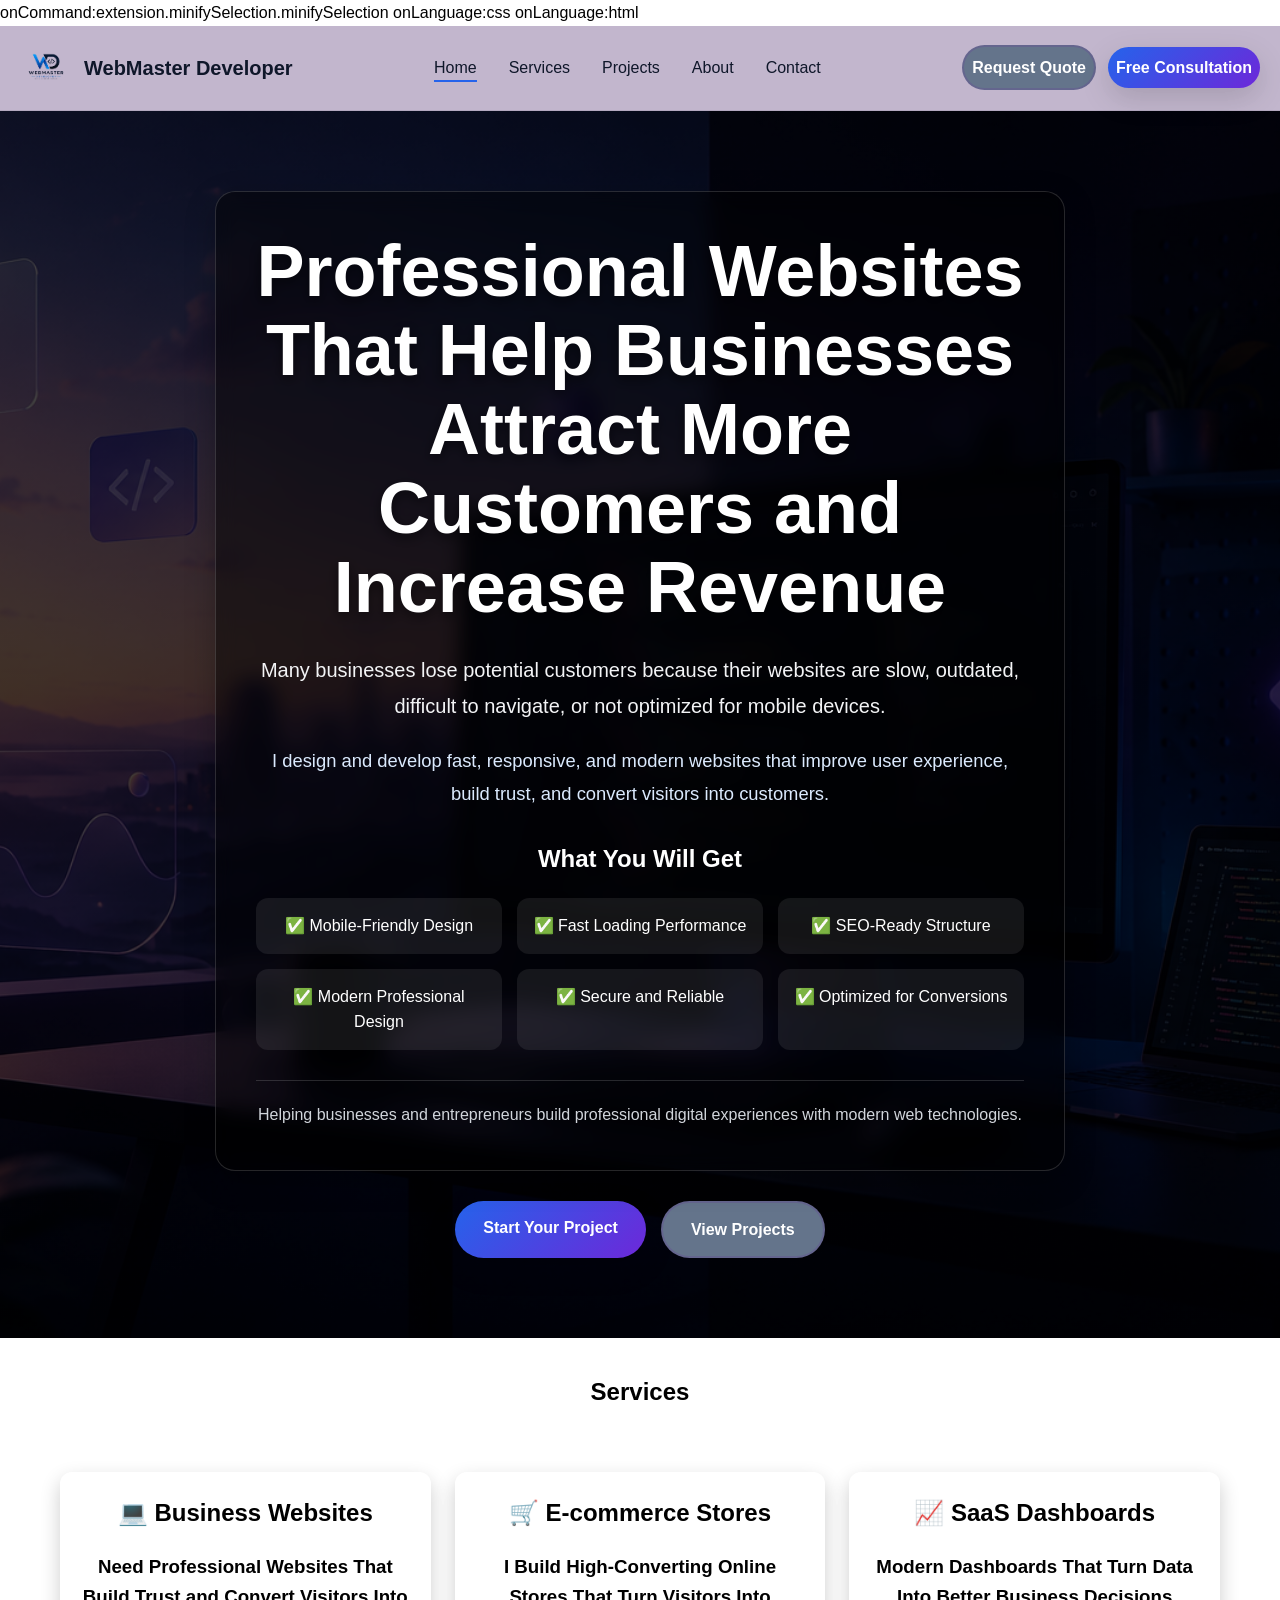
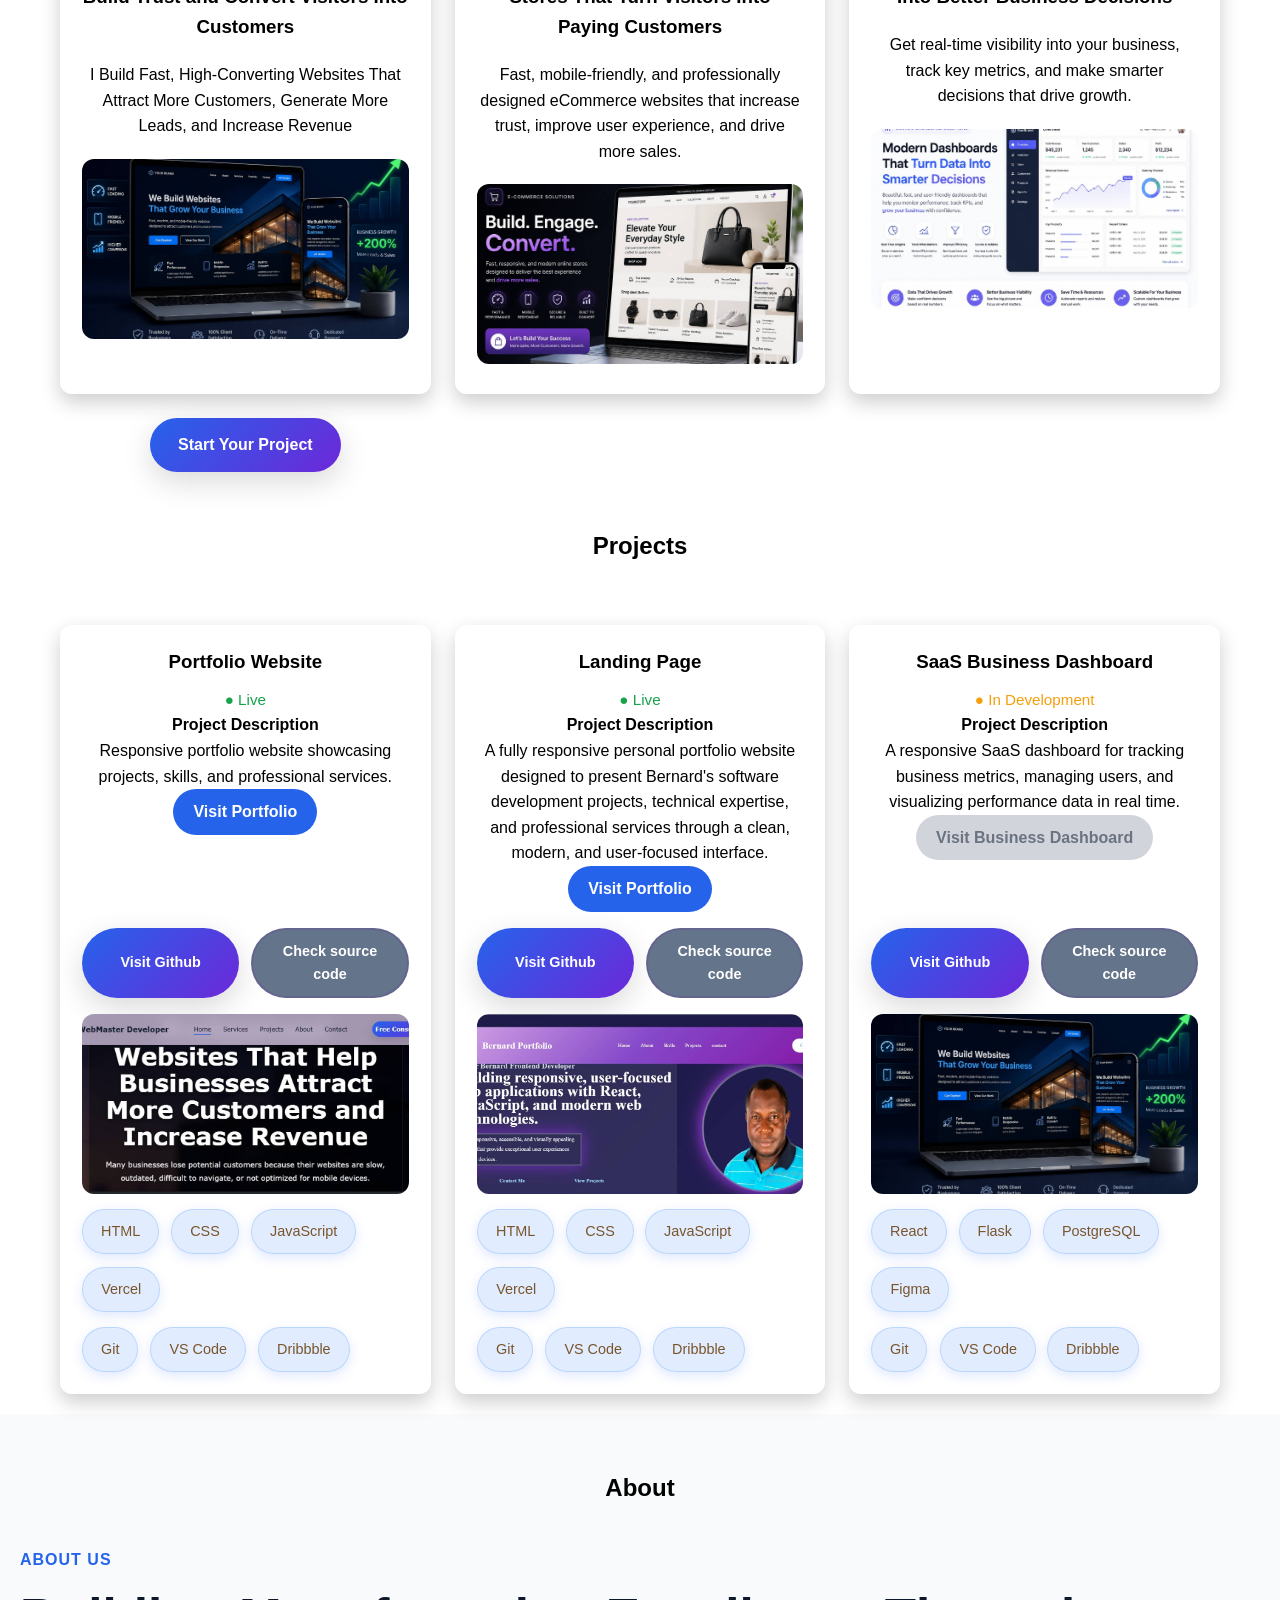
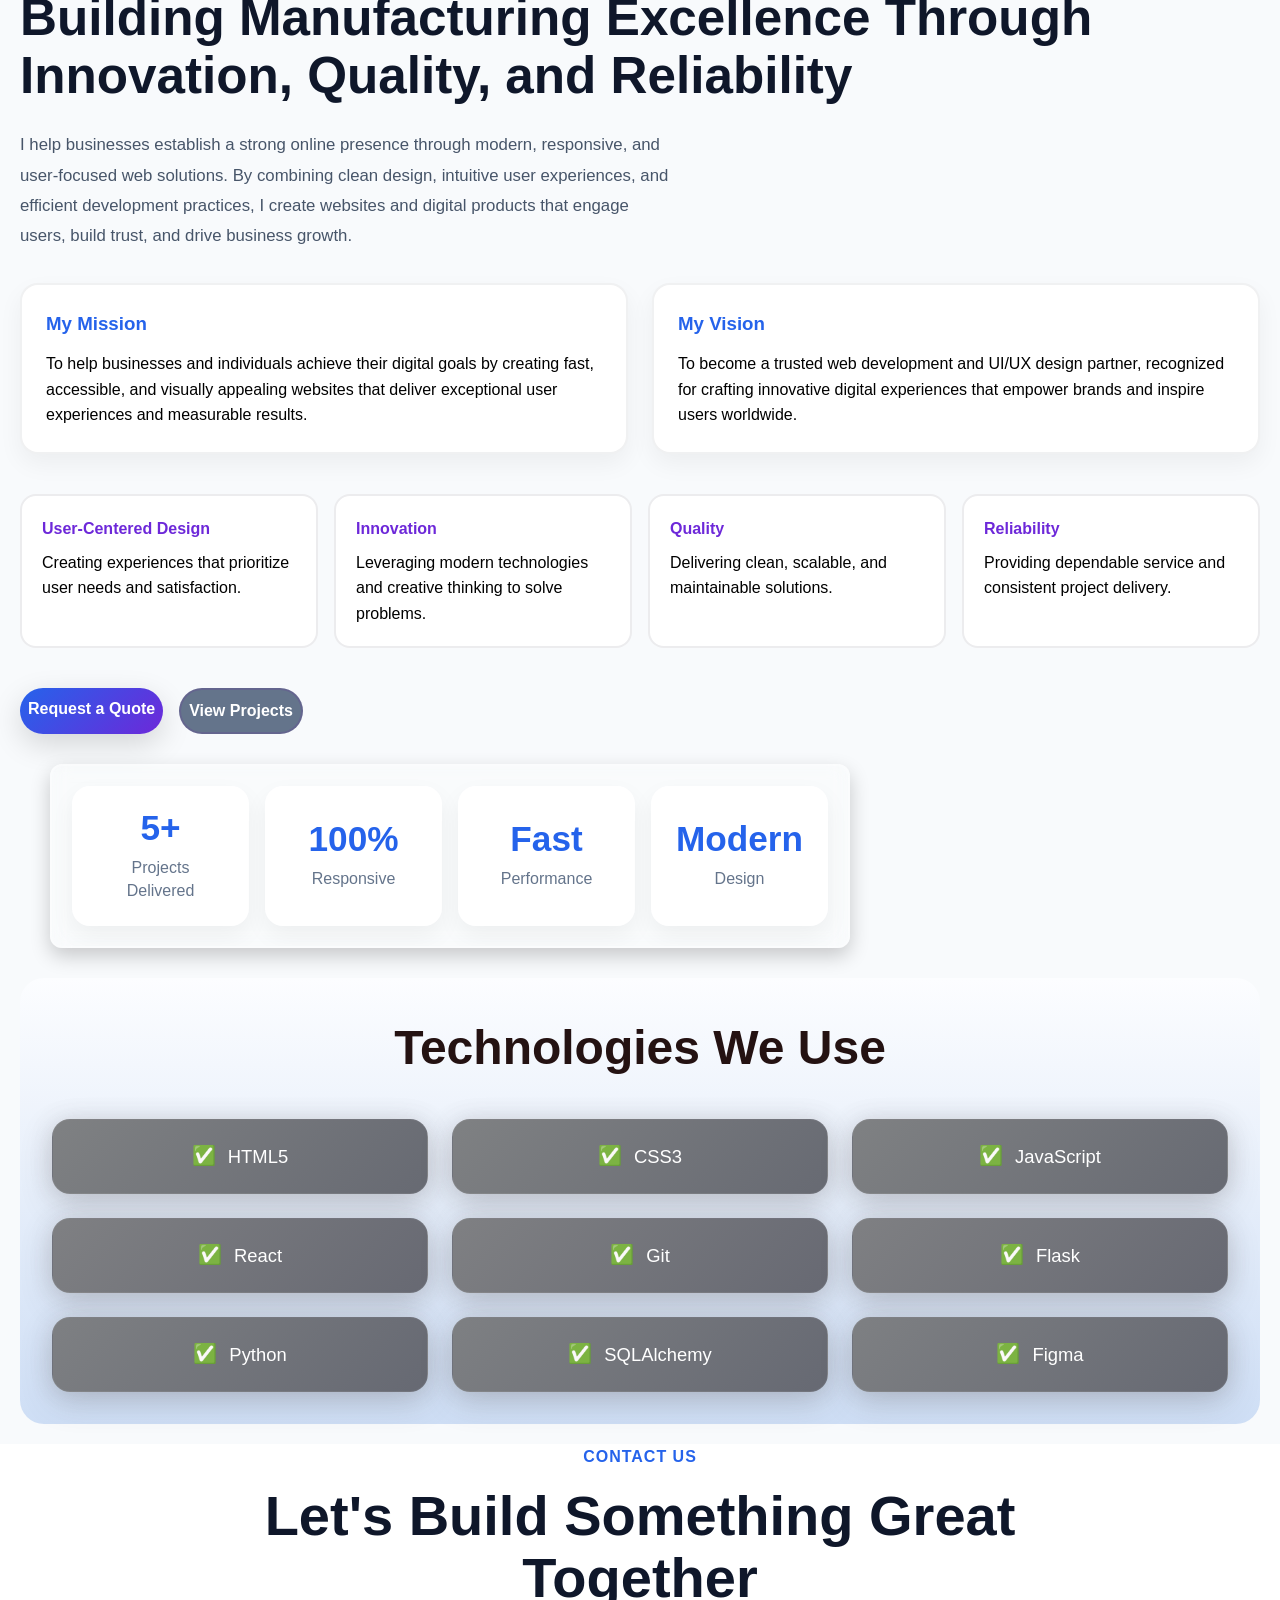
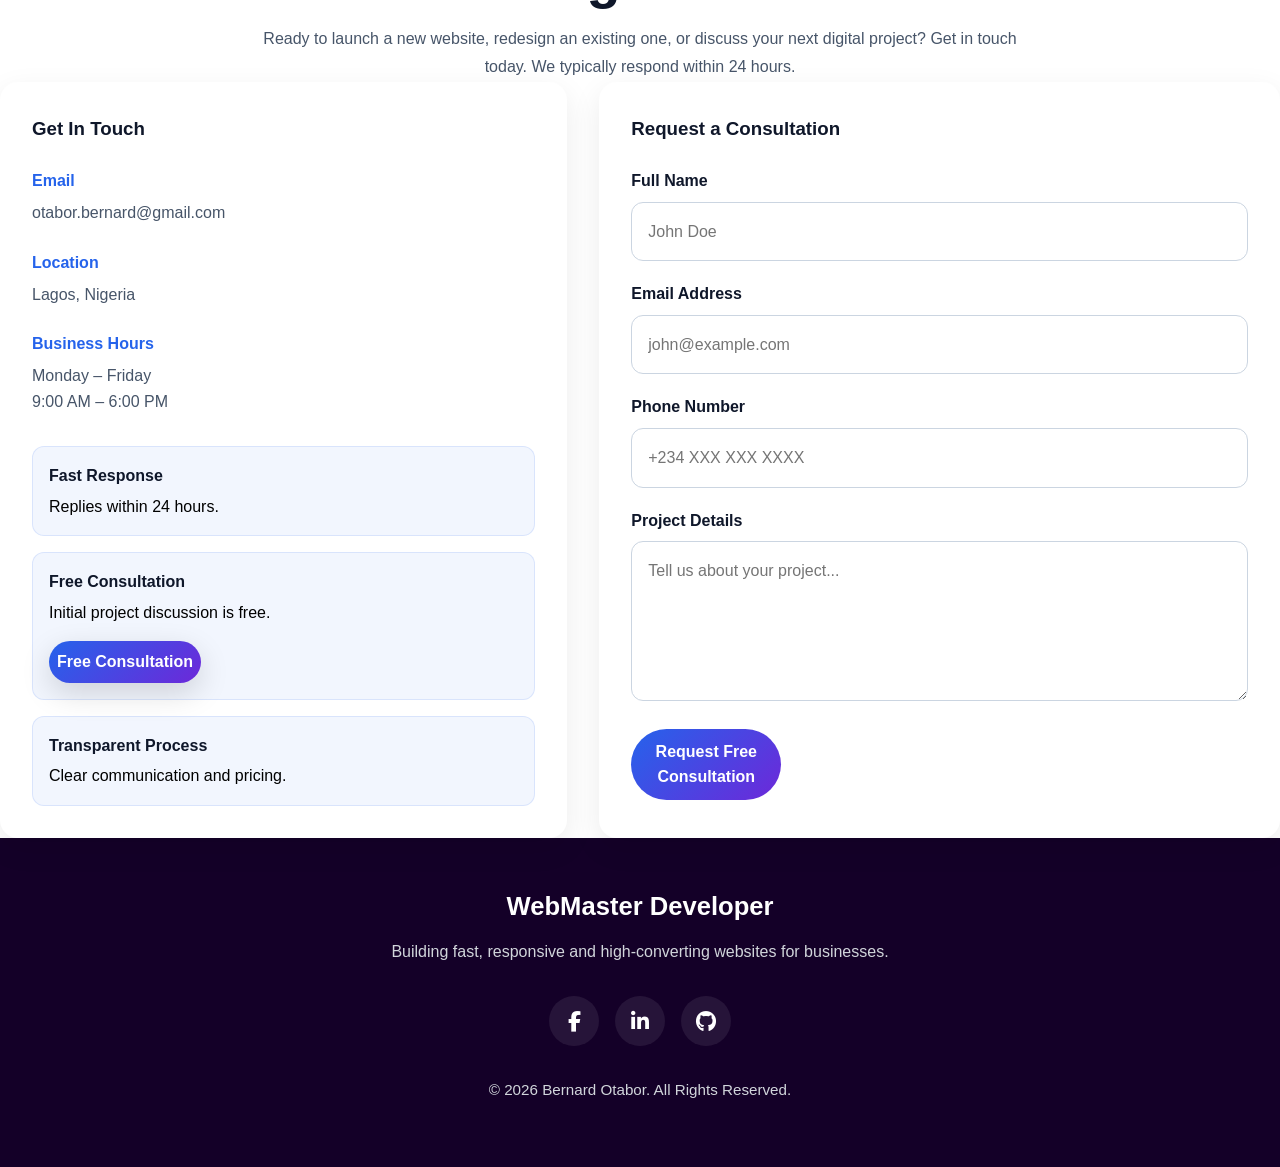
==== index-min.html @ fbf73504 "updated html files" ====
<!DOCTYPE html><html lang="en"><a href="#main-content" class="skip-link">Skip to content
</a><head><title>Landing</title><meta charset="UTF-8"><meta name="viewport" content="width=device-width, initial-scale=1"><title>Bernard Otabor | Frontend Web Developer & Software Engineer</title><meta name="description"
content="Bernard Otabor is a frontend web developer building responsive websites, SaaS dashboards, landing pages, and business solutions using HTML, CSS, JavaScript, React and modern web technologies."><meta name="keywords"
content="Bernard Otabor, frontend developer, web developer Nigeria, software engineer, portfolio, HTML, CSS, JavaScript, React"><meta name="author"
content="Bernard Otabor">onCommand:extension.minifySelection.minifySelection
onLanguage:css
onLanguage:html <meta name="robots"
content="index,follow,max-image-preview:large"><meta property="og:title"
content="Bernard Otabor | Frontend Web Developer"><meta property="og:description"
content="Responsive websites, business dashboards and modern web applications."><meta property="og:image"
content="https://yourdomain.com/images/preview.jpg"><meta property="og:url"
content="https://yourdomain.com"><meta property="og:type"
content="website"><meta name="twitter:card"
content="summary_large_image"><meta name="twitter:title"
content="Bernard Otabor | Frontend Developer"><meta name="twitter:description"
content="Responsive websites, business dashboards and modern web applications."><meta name="twitter:image"
content="https://yourdomain.com/images/preview.jpg"><link rel="apple-touch-icon" sizes="180x180" href="./images/apple-touch-icon.png"><link rel="icon" type="image/png" sizes="32x32" href="./images/favicon-32x32.png"><link rel="icon" type="image/png" sizes="16x16" href="./image/favicon-16x16.png"><link rel="manifest" href="./images/site.webmanifest"><link rel="icon" href="./images/favicon.ico"><link rel="apple-touch-icon" href="./images/apple-touch-icon.png"><link rel="manifest" href="./images/favicon-16x16.png"><link rel="canonical"
href="https://yourdomain.com/"><link href="style-min.css" rel="stylesheet"><link
rel="stylesheet"
href="https://cdnjs.cloudflare.com/ajax/libs/font-awesome/6.7.2/css/all.min.css"><script type="application/ld+json">{
"@context":"https://schma.org",
"@type":"Person",
"name":"Bernard Otabor",
"url":"https://yourdomain.com",
"jobTitle":"Frontend Web Developer",
"sameAs":[
"https://github.com/otaborBern",
"https://linkedin.com/in/yourprofile"
]} </script></head><body><header class="header"><nav class="navbar" aria-label="Primary Navigation"><a href="#home" class="navbar__brand" aria-label="WebMaster Developer Home"><img src="./images/logo.png" alt="WebMaster Developer Logo" class="navbar__logo" ><span class="navbar__brand-name">WebMaster Developer </span></a><ul class="navbar__menu" id="navMenu"><li><a href="#home" class="navbar__link active">Home</a></li><li><a href="#grid-container_service" class="navbar__link">Services</a></li><li><a href="#grid-container" class="navbar__link">Projects</a></li><li><a href="#about" class="navbar__link">About</a></li><li><a href="#contact" class="navbar__link">Contact</a></li></ul><div class="navbar__actions"><a href="https://wa.me/2347033034253?text=Hello%20Bernard%2C%20I%20would%20like%20to%20discuss%20a%20project." target="_blank" rel="noopener noreferrer" class="btn btn--secondary">Request Quote </a><a href="https://wa.me/2347033034253?text=Hello%20Bernard%2C%20I%20would%20like%20to%20discuss%20a%20project." target="_blank" rel="noopener noreferrer" class="btn btn--primary">Free Consultation </a></div><button id="menuToggle" class="navbar__toggle" aria-label="Open navigation menu" aria-expanded="false" aria-controls="navMenu"
>☰
</button></nav></header><main id="main-content"><section id="home"><div class="hero-content"><h1>Professional Websites That Help Businesses Attract More Customers and Increase Revenue </h1><p class="pain-point">Many businesses lose potential customers because their websites are slow, outdated, difficult to navigate, or not optimized for mobile devices. </p><p class="solution">I design and develop fast, responsive, and modern websites that improve user experience, build trust, and convert visitors into customers. </p><div class="benefits"><h2>What You Will Get</h2><ul><li>✅ Mobile-Friendly Design</li><li>✅ Fast Loading Performance</li><li>✅ SEO-Ready Structure</li><li>✅ Modern Professional Design</li><li>✅ Secure and Reliable</li><li>✅ Optimized for Conversions</li></ul></div><div class="trust-signal"><p>Helping businesses and entrepreneurs build professional digital experiences with modern web technologies. </p></div></div><div id="cta1-btn"><a href="https://wa.me/2347033034253?text=Hello%20Bernard%2C%20I%20would%20like%20to%20discuss%20a%20project." target="_blank" rel="noopener noreferrer" class="btn btn--primary">Start Your Project </a><a href="#grid-container" class="btn btn--secondary">View Projects </a></div></section><div class="title-tag"><h2>Services</h2></div><section id="grid-container_service"><div class="card_service"><div class="service-title"><h2>💻 Business Websites</h2><h3>Need Professional Websites That Build Trust and Convert Visitors Into Customers</h3><p>I Build Fast, High-Converting Websites That Attract More Customers, Generate More Leads, and Increase Revenue </p></div><img src="./images/biz-min.png" alt="Web developer creating high-converting websites for businesses and entrepreneurs." height="500" width="800" loading="lazing"></div><div class="card_service"><div class="service-title"><h2>🛒 E-commerce Stores</h2><h3>I Build High-Converting Online Stores That Turn Visitors Into Paying Customers</h3><p>Fast, mobile-friendly, and professionally designed eCommerce websites that increase trust, improve user experience, and drive more sales. </p></div><img src="./images/ecom-min.png" alt="alt="Modern online store interface designed to convert visitors into paying customers." height="500" weight="800" loading="lazing"></div><div class="card_service"><div class="service-title"><h2>📈 SaaS Dashboards</h2><h3>Modern Dashboards That Turn Data Into Better Business Decisions</h3><p>Get real-time visibility into your business, track key metrics, and make smarter decisions that drive growth.</p></div><img src="./images/data-min.png" alt="SaaS Dashboard showing data for better decision" height="500" width="800" loading="lazing"></div><div id="cta-btn"><a href="https://wa.me/2347033034253?text=Hello%20Bernard%2C%20I%20would%20like%20to%20discuss%20a%20project." target="_blank" rel="noopener noreferrer" class="btn btn--primary">Start Your Project </a></div></section><section id="project"><div class="title-tag"><h2>Projects</h2></div><div id="grid-container"><div class="card"><div class="project-title"><h3>Portfolio Website</h3><span class="status live">● Live</span><h4>Project Description</h4><p>Responsive portfolio website showcasing projects, skills, and professional services. </p><a href="https://otaborbern.github.io/pro-portfolio/#main-content" target="_blank" rel="noopener noreferrer" class="project-btn">Visit Portfolio </a></div><div class="gitcode_actions"><a href="https://github.com/otaborBern/pro-portfolio" target="_blank" rel="noopener noreferrer" class="btn btn--primary">Visit Github </a><a href="https://github.com/otaborBern/pro-portfolio" target="_blank" rel="noopener noreferrer" class="btn btn--secondary">Check source code </a></div><img src="./images/port2-min.png" alt="Portfolio Website showing Bernard services and skills" height="500" width="800" loading"lazing" ><div class="tech-use"><span>HTML</span><span>CSS</span><span>JavaScript</span><span>Vercel</span></div><div class="tool-use"><span>Git</span><span>VS Code</span><span>Dribbble</span></div></div><div class="card"><div class="project-title"><h3>Landing Page</h3><span class="status live">● Live</span><h4>Project Description</h4><p>A fully responsive personal portfolio website designed to present Bernard's software development projects, technical expertise, and professional services through a clean, modern, and user-focused interface. </p><a href="#home" target="_blank" rel="noopener noreferrer" class="project-btn">Visit Portfolio </a></div><div class="gitcode_actions"><a href="https://github.com/otaborBern/pro-portfolio" target="_blank" rel="noopener noreferrer" class="btn btn--primary">Visit Github </a><a href="https://github.com/otaborBern/pro-portfolio" target="_blank" rel="noopener noreferrer" class="btn btn--secondary">Check source code </a></div><img src="./images/port1-min.png" alt="Portfolio Website" height="500" width="800" loading"lazing"><div class="tech-use"><span>HTML</span><span>CSS</span><span>JavaScript</span><span>Vercel</span></div><div class="tool-use"><span>Git</span><span>VS Code</span><span>Dribbble</span></div></div><div class="card"><div class="project-title"><h3>SaaS Business Dashboard</h3><span class="status building">● In Development</span><h4>Project Description</h4><p>A responsive SaaS dashboard for tracking business metrics, managing users, and visualizing performance data in real time. </p><a href="aria-disabled="true" class="project-btn disabled">Visit Business Dashboard </a></div><div class="gitcode_actions"><a href="aria-disabled="true" class="btn btn--primary disabled">Visit Github </a><a href="aria-disabled="true"" class="btn btn--secondary disabled">Check source code </a></div><img src="./images/biz-min.png" alt="Dashboard" height="500" width="800" loading="lazing"><div class="tech-use"><span>React</span><span>Flask</span><span>PostgreSQL</span><span>Figma</span></div><div class="tool-use"><span>Git</span><span>VS Code</span><span>Dribbble</span></div></div><div class="card hidden"><div class="project-title"><h3>Tutoring Platform</h3><span class="status upcoming">● Planned</span></p><h4>Project Description</h4><p>A tutoring platform that allows students to book lessons, access learning resources, and connect with qualified tutors online. </p><a href="#" class="project-btn disabled">Visit Tutoring Platform </a></div><div class="gitcode_actions"><a href="#" class="btn btn--primary">Visit Github </a><a href="#" class="btn btn--secondary">Check source code </a></div><img src="./images/biz-min.png" alt="Tutoring"><div class="tech-use"><span>React</span><span>Flask</span><span>PostgreSQL</span><span>Figma</span></div><div class="tool-use"><span>Git</span><span>VS Code</span><span>Dribbble</span></div></div><div class="card hidden"><div class="project-title"><h3>e-commerce platform</h3><p class="status building">📅 Upcoming </p><h4>Project Description</h4><p>A website showing e-commerce platform</p><a href="#" class="project-btn disabled">Visit e-commerce platform </a></div><div class="gitcode_actions"><a href="#" class="btn btn--primary disabled">Visit Github </a><a href="#" class="btn btn--secondary disabled">Check source code </a></div><img src="./c_images/b-image-min.png" alt="e-commerce"><div class="tech-use"><span>React</span><span>Flask</span><span>PostgreSQL</span><span>Figma</span></div><div class="tool-use"><span>Git</span><span>VS Code</span><span>Dribbble</span></div></div><div class="card hidden"><div class="project-title"><h3>SaaS Email</h3><p class="status building">📅 Upcoming </p><h4>Project Description</h4><p>A website showing SaaS Email</p><a href="#" class="project-btn disabled">Visit SaaS Email </a></div><div class="gitcode_actions"><a href="#" class="btn btn--primary disabled">Visit Github </a><a href="#" class="btn btn--secondary disabled">Check source code </a></div><img src="./images/b-image-min.png" alt="SaaS Email"><div class="tech-use"><span>React</span><span>Flask</span><span>PostgreSQL</span><span>Figma</span></div><div class="tool-use"><span>Git</span><span>VS Code</span><span>Dribbble</span></div></div></div></section><section id="about"><div class="about"><div class="title-tag"><h2>About</h2></div><div class="about__content"><span class="about__label">About Us </span><h2 class="about__title" id="about-title">Building Manufacturing Excellence Through Innovation, Quality, and Reliability </h2><p class="about__description">I help businesses establish a strong online presence through modern, responsive, and user-focused web solutions. By combining clean design, intuitive user experiences, and efficient development practices, I create websites and digital products that engage users, build trust, and drive business growth. </p><div class="about__statements"><article class="about__card"><h3>My Mission</h3><p>To help businesses and individuals achieve their digital goals by creating fast, accessible, and visually appealing websites that deliver exceptional user experiences and measurable results. </p></article><article class="about__card"><h3>My Vision</h3><p>To become a trusted web development and UI/UX design partner, recognized for crafting innovative digital experiences that empower brands and inspire users worldwide. </p></article></div><div class="about__values"><div class="value-card"><h4>User-Centered Design</h4><p>Creating experiences that prioritize user needs and satisfaction.</p></div><div class="value-card"><h4>Innovation</h4><p>Leveraging modern technologies and creative thinking to solve problems.</p></div><div class="value-card"><h4>Quality</h4><p>Delivering clean, scalable, and maintainable solutions.</p></div><div class="value-card"><h4>Reliability</h4><p>Providing dependable service and consistent project delivery.</p></div></div><div class="about__actions"><a href="https://wa.me/2347033034253?text=Hello%20Bernard%2C%20I%20would%20like%20to%20discuss%20a%20project." target="_blank" rel="noopener noreferrer" class="btn btn--primary">Request a Quote </a><a href="#grid-container" class="btn btn--secondary">View Projects </a></div><div class="about_card"><div class="stat-card"><h3>5+</h3><p>Projects Delivered</p></div><div class="stat-card"><h3>100%</h3><p>Responsive</p></div><div class="stat-card"><h3>Fast</h3><p>Performance</p></div><div class="stat-card"><h3>Modern</h3><p>Design</p></div></div><div class="about__expertise"><h3>Technologies We Use</h3><ul class="expertise-list"><li><span class="tech-icon">✅</span><span>HTML5</span></li><li><span class="tech-icon">✅</span><span>CSS3</span></li><li><span class="tech-icon">✅</span><span>JavaScript</span></li><li><span class="tech-icon">✅</span><span>React</span></li><li><span class="tech-icon">✅</span><span>Git</span></li><li><span class="tech-icon">✅</span><span>Flask</span></li><li><span class="tech-icon">✅</span><span>Python</span></li><li><span class="tech-icon">✅</span><span>SQLAlchemy</span></li><li><span class="tech-icon">✅</span><span>Figma</span></li></ul></div></div></section><section id="contact"><div class="contact__container"><div class="contact__header"><span class="contact__label">Contact Us </span><h2 class="contact__title" id="contact-title">Let's Build Something Great Together </h2><p class="contact__description">Ready to launch a new website, redesign an existing one, or discuss your next digital project? Get in touch today. We typically respond within 24 hours. </p></div><div class="contact__content"><aside class="contact__info"><h3>Get In Touch</h3><div class="contact__item"><h4>Email</h4><a href="mailto:otabor.bernard@gmail.com">otabor.bernard@gmail.com </a></div><div class="contact__item"><h4>Location</h4><p>Lagos, Nigeria </p></div><div class="contact__item"><h4>Business Hours</h4><p>Monday – Friday<br>9:00 AM – 6:00 PM </p></div><div class="contact__trust"><div class="trust-card"><strong>Fast Response</strong>Replies within 24 hours. </div><div class="trust-card"><strong>Free Consultation</strong>Initial project discussion is free. <a href="https://wa.me/2347033034253?text=Hello%20Bernard%2C%20I%20would%20like%20to%20discuss%20a%20project." target="_blank" rel="noopener noreferrer" class="btn btn--primary">Free Consultation </a></div><div class="trust-card"><strong>Transparent Process</strong>Clear communication and pricing. </div></div></aside><div class="contact__form"><h3>Request a Consultation</h3><form><div class="form-group"><label for="name">Full Name </label><input type="text" id="name" name="name" placeholder="John Doe" required></div><div class="form-group"><label for="email">Email Address </label><input type="email" id="email" name="email" placeholder="john@example.com" required></div><div class="form-group"><label for="phone">Phone Number </label><input type="tel" id="phone" name="phone" placeholder="+234 XXX XXX XXXX"></div><div class="form-group"><label for="message">Project Details </label><textarea id="message" name="message" placeholder="Tell us about your project..." required></textarea></div><button type="submit" class="contact__btn">Request Free Consultation </button></form></div></div></div></section></main><footer class="footer"><h3>WebMaster Developer</h3><p>Building fast, responsive and high-converting websites for businesses. </p><div class="footer__social"><a href="https://facebook.com/OtaborBernard" target="_blank" rel="noopener noreferrer" aria-label="Facebook"><i class="fa-brands fa-facebook-f"></i></a><a href="https://linkedin.com/in/bernard-otabor" target="_blank" rel="noopener noreferrer" aria-label="LinkedIn"><i class="fa-brands fa-linkedin-in"></i></a><a href="https://github.com/otaborBern" target="_blank" rel="noopener noreferrer" aria-label="GitHub"><i class="fa-brands fa-github"></i></a></div><p class="footer__copyright">© 2026 Bernard Otabor. All Rights Reserved. </p></footer><script src="script.js"></script></body></html>
---- style-min.css ----
:root{--clr-bg:#f8fafc;--clr-text:#475569;--clr-primary:#2563eb;--clr-secondary:#6d28d9;--clr-accent:#64748b;--clr-white:#ffffff;--clr-dark:#0f172a;--clr-border:rgba(255,255,255,.15);--font-primary:Inter,Verdana,Geneva,Tahoma,sans-serif;--radius-sm:8px;--radius-md:12px;--radius-lg:18px;--radius-pill:999px;--shadow-sm:0 4px 10px rgba(0,0,0,.08);--shadow:0 10px 30px rgba(0,0,0,.08);--shadow-lg:0 10px 30px rgba(0,0,0,.15);--transition:all .25s ease;--container:1440px}html{scroll-behavior:smooth}.skip-link{position:absolute;top:-50px;left:20px;background:#2563eb;color:#fff;padding:12px 20px;text-decoration:none;border-radius:8px;z-index:10000}.skip-link:focus{top:20px}*,*::before,*::after{margin:0;padding:0;box-sizing:border-box;line-height:1.6}body{font-family:var(--font-primary)}.btn{text-decoration:none;padding:.85rem 1.2rem;border-radius:var(--radius-pill);font-weight:600;transition:var(--transition)}.btn--secondary{border:2px solid rgba(105,19,161,.15);color:var(--clr-white);background:var(--clr-accent)}.btn--secondary:hover{background:rgba(5,148,141,.08)}.btn--primary{background:linear-gradient(135deg,var(--clr-primary),var(--clr-secondary));color:var(--clr-white);box-shadow:var(--shadow-lg)}.btn--primary:hover{transform:translateY(-2px)}@media(min-width:1024px){.btn{padding:.8rem;flex-wrap:nowrap}}@media(min-width:768px){.btn{padding:.5rem;flex-wrap:nowrap}}.header{position:sticky;top:0;z-index:999;backdrop-filter:blur(18px);background:rgba(186,172,199,.88);border-bottom:1px solid rgba(15,23,42,.08)}.navbar{max-width:var(--container);margin-inline:auto;padding:1rem 1.25rem;display:flex;align-items:center;justify-content:space-between;gap:1rem}.navbar__brand{display:flex;align-items:center;gap:.75rem;text-decoration:none}.navbar__logo{width:52px;height:52px;object-fit:cover;border-radius:50%}.navbar__brand-name{font-size:clamp(1rem,1vw + .8rem,1.25rem);font-weight:700;color:var(--clr-dark)}.navbar__menu{display:none;list-style:none;gap:2rem}.navbar__link{position:relative;text-decoration:none;color:var(--clr-dark);font-weight:500;transition:var(--transition)}.navbar__link::after{content:"";position:absolute;left:0;bottom:-6px;width:0;height:2px;background:var(--clr-primary);transition:var(--transition)}.navbar__link:hover::after,.navbar__link.active::after{width:100%}.navbar__link:hover{color:var(--clr-primary)}.navbar__actions{display:none;align-items:center;gap:.75rem}@media (min-width:768px) and (max-width:1199px){.navbar__actions .btn--secondary{display:none}}.navbar__toggle{border:none;background:none;font-size:1.8rem;cursor:pointer;color:var(--clr-dark);min-width:44px;min-height:44px}@media (max-width:767px){.navbar{position:relative}.navbar__menu{position:absolute;top:100%;left:0;right:0;display:flex;flex-direction:column;background:#fff;gap:0;overflow:hidden;max-height:0;transition:max-height .35s ease;box-shadow:0 12px 30px rgba(0,0,0,.12);z-index:999}.navbar__menu.active{max-height:500px}.navbar__menu li{border-bottom:1px solid #eee}.navbar__link{display:block;padding:1rem 1.5rem}.navbar__actions{display:none}.navbar__toggle{display:block}}@media (min-width:768px){.navbar__menu{display:flex;position:static;flex-direction:row;max-height:none;overflow:visible;background:transparent;box-shadow:none;gap:2rem}.navbar__actions{display:flex}.navbar__toggle{display:none}}@media (max-width:767px){.navbar{position:relative}.navbar__menu{position:absolute;top:100%;left:0;right:0;display:flex;flex-direction:column;gap:0;background:white;box-shadow:0 12px 30px rgba(0,0,0,.08);overflow:hidden;max-height:0;transition:max-height .35s ease}.navbar__menu.active{max-height:500px}.navbar__menu li{border-bottom:1px solid #eee}.navbar__link{display:block;padding:1rem 1.5rem}.navbar__actions{display:none}}@media (min-width:1440px){.navbar{padding:1.2rem 2rem}.navbar__menu{gap:2.5rem}}#home{min-height:100vh;display:flex;flex-direction:column;justify-content:center;align-items:center;padding:80px 20px;background:linear-gradient(rgba(0,0,0,.75),rgba(0,0,0,.75)),url("./c_images/b-image.png");background-position:center;background-size:cover;background-repeat:no-repeat}.hero-content{max-width:850px;padding:40px;text-align:center;color:#fff;background:rgba(0,0,0,.45);backdrop-filter:blur(10px);border:1px solid rgba(255,255,255,.15);border-radius:20px;box-shadow:0 10px 30px rgba(0,0,0,.25);margin-bottom:30px}.hero-content h1{font-size:clamp(2.5rem,6vw,4.5rem);font-weight:800;line-height:1.1;margin-bottom:24px;text-shadow:0 4px 12px rgba(0,0,0,.5)}.pain-point{font-size:1.25rem;line-height:1.8;color:#f3f4f6;margin-bottom:20px}.solution{font-size:1.15rem;line-height:1.8;color:#dbeafe;margin-bottom:30px}.benefits h2{margin-bottom:20px;font-size:1.5rem}.benefits ul{list-style:none;display:grid;grid-template-columns:repeat(auto-fit,minmax(220px,1fr));gap:15px;padding:0;margin:0}.benefits li{background:rgba(255,255,255,.08);padding:15px;border-radius:12px;font-size:1rem}#cta1-btn{display:flex;flex-wrap:wrap;justify-content:center;gap:15px}#cta1-btn a{text-decoration:none;padding:14px 28px;border-radius:50px;font-weight:600;transition:all .3s ease}@media (max-width:768px){.hero-content{padding:25px}.pain-point,.solution{font-size:1rem}.benefits ul{grid-template-columns:1fr}#cta1-btn{flex-direction:column;width:100%}#cta1-btn a{width:100%;max-width:320px;text-align:center}}.service-title{text-align:center;min-height:120px}.service-title h2,.service-title h3{margin-bottom:20px}.service-title h2{font-weight:800}.service-title h3{font-weight:600}#grid-container,#grid-container_service{display:grid;grid-template-columns:repeat(auto-fit,minmax(300px,1fr));gap:24px;max-width:1200px;margin:0 auto;padding:20px}.title-tag{text-align:center;margin:40px 0 20px}.card,.card_service{background:rgba(255,255,255,.2);backdrop-filter:blur(10px);border:2px solid rgba(255,255,255,.3);box-shadow:0 8px 20px rgba(0,0,0,.2);width:100%;max-width:400px;margin:0 auto;padding:20px;border-radius:12px;overflow:hidden;transition:all .3s ease}.card:hover,.card_service:hover{transform:translateY(-8px);box-shadow:0 20px 40px rgba(0,0,0,.2)}#cta-btn{display:flex;flex-wrap:wrap;justify-content:center;gap:10px}#cta-btn a{text-decoration:none;padding:14px 28px;border-radius:50px;font-weight:600;transition:all .3s ease}@media (max-width:768px){#cta-btn{flex-direction:row;width:100%;padding:.5rem}#cta-btn a{width:100%;max-width:100px;text-align:center;padding:.5rem}}@media (max-width:1024px){#cta-btn a{width:100%;max-width:150px;max-height:100px;text-align:center;padding:1.2rem;flex-direction:column}}.project-title{text-align:center;min-height:120px}.project-title h3{margin-bottom:10px}.card_service p{margin-bottom:20px}.status{margin-bottom:15px;font-size:.95rem}.live{color:#16a34a}.building{color:#f59e0b}.project-btn{display:inline-block;padding:10px 20px;border-radius:30px;text-decoration:none;font-weight:600;background:#2563eb;color:white;transition:.3s}.project-btn:hover{background:#1d4ed8}.project-btn.disabled{background:#d1d5db;color:#6b7280;pointer-events:none}.tech-use span:hover::before,.tool-use span:hover::before{opacity:1}.tech-use,.tool-use{display:flex;flex-wrap:wrap;gap:12px;margin-top:15px}.tech-use span,.tool-use span{display:inline-flex;align-items:center;justify-content:center;padding:10px 18px;font-size:.9rem;font-weight:500;color:#79552c;background:rgba(59,130,246,.15);border:1px solid rgba(96,165,250,.3);border-radius:50px;backdrop-filter:blur(12px);-webkit-backdrop-filter:blur(12px);box-shadow:0 4px 12px rgba(37,99,235,.15),inset 0 1px 1px rgba(255,255,255,.1);transition:all .3s ease;white-space:nowrap}.tech-use span,.tool-use span{position:relative;z-index:1}.tech-use span::before,.tool-use span::before{content:"";position:absolute;inset:-4px;border-radius:inherit;background:radial-gradient(circle,rgba(59,130,246,.35),transparent 70%);opacity:0;transition:opacity .3s ease;z-index:-1}.tech-use span:hover::before,.tool-use span:hover::before{opacity:1}.card_service img,.card img{width:100%;height:180px;object-fit:cover;border-radius:12px}.gitcode_actions{display:grid;grid-template-columns:repeat(2,1fr);gap:.75rem;margin:1rem 0}.gitcode_actions .btn{display:flex;justify-content:center;align-items:center;min-height:42px;padding:.65rem .8rem;text-align:center;font-size:.9rem}.card{display:flex;flex-direction:column;height:100%}.project-title{flex-grow:1}@media (max-width:480px){.gitcode_actions{grid-template-columns:1fr}}.title-tag{text-align:center;margin-top:15px;padding:20px}.about{padding:20px;background:#f8fafc}.hidden{display:none}.about__label{display:inline-block;color:#2563eb;font-weight:600;margin-bottom:1rem;text-transform:uppercase;letter-spacing:1px}.about__title{font-size:clamp(2rem,4vw,3.5rem);line-height:1.15;font-weight:800;color:#0f172a;margin-bottom:1.5rem}.about__description{font-size:1.05rem;line-height:1.8;color:#475569;margin-bottom:2rem;width:100%;max-width:650px}.about__statements{display:grid;gap:1.5rem;margin-bottom:2.5rem}.about__card{background:#ffffff;padding:1.5rem;border-radius:18px;box-shadow:0 10px 25px rgba(0,0,0,.05);border:2px solid rgba(15,23,42,.06)}.about__card h3{margin-bottom:.75rem;color:#2563eb}.about__values{display:grid;gap:1rem;margin-bottom:2.5rem}.value-card{background:#ffffff;padding:1.25rem;border-radius:16px;border:2px solid rgba(15,23,42,.08);transition:.3s ease}.value-card:hover{transform:translateY(-4px)}.value-card h4{color:#6d28d9;margin-bottom:.5rem}.about_card{display:grid;grid-template-columns:repeat(auto-fit,minmax(150px,1fr));gap:1rem;background:rgba(255,255,255,.2);backdrop-filter:blur(10px);border:2px solid rgba(255,255,255,.3);box-shadow:0 8px 20px rgba(0,0,0,.2);width:100%;max-width:800px;margin:30px;padding:20px;border-radius:12px;overflow:hidden;transition:all .3s ease}.about_card:hover{transform:translateY(-8px);box-shadow:0 20px 40px rgba(0,0,0,.2)}.about__actions{display:flex;flex-wrap:wrap;gap:1rem}@media (min-width:768px){.about__values{grid-template-columns:repeat(2,1fr)}.about__statements{grid-template-columns:repeat(2,1fr)}}@media (min-width:1024px){.about__values{grid-template-columns:repeat(4,1fr)}}@media (min-width:1440px){.about{padding:8rem 2rem}}.tech-icon{margin-right:.75rem;font-size:1.2rem}.about__expertise{background:linear-gradient(180deg,#fcfdff,#cedef5);border-radius:24px;padding:2rem;width:100%}.about__expertise h3{text-align:center;font-size:clamp(2rem,4vw,3rem);font-weight:700;color:#241212;margin-bottom:2rem}.expertise-list{list-style:none;display:grid;grid-template-columns:repeat(3,1fr);gap:1.5rem;padding:0;margin:0}.expertise-list li{display:flex;align-items:center;justify-content:center;text-align:center;min-height:75px;padding:1rem;font-size:1.15rem;font-weight:500;color:#ffffff;border-radius:18px;background:linear-gradient(135deg,rgba(121,122,124,.95),rgba(96,98,107,.95));border:1px solid rgba(255,255,255,.05);box-shadow:0 10px 30px rgba(94,91,91,.25),0 0 25px rgba(87,86,88,.12);transition:transform .25s ease,box-shadow .25s ease}.expertise-list li:hover{transform:translateY(-5px);box-shadow:0 15px 35px rgba(0,0,0,.35),0 0 35px rgba(124,58,237,.25)}@media (max-width:680px){.expertise-list{grid-template-columns:repeat(2,1fr)}}@media (max-width:480px){.expertise-list{grid-template-columns:1fr}.expertise-list li{min-height:75px;font-size:1rem}}.statistics{display:grid;grid-template-columns:repeat(auto-fit,minmax(180px,1fr));gap:2rem;margin-top:3rem;align-items:center}.stat-card{display:flex;align-items:center;justify-content:center;gap:.75rem;text-align:center}.stat-card{background:#fff;padding:1.5rem;text-align:center;border-radius:18px;flex-direction:column;box-shadow:0 10px 25px rgba(0,0,0,.05)}.stat-card h3{color:#2563eb;margin:0;font-size:clamp(1.5rem,3vw,2.2rem);font-weight:700;line-height:1}.stat-card p{margin:0;font-size:1rem;color:#64748b;line-height:1.4}.trust-signal{margin-top:30px;padding-top:20px;border-top:1px solid rgba(255,255,255,.15)}.trust-signal p{font-size:1rem;color:#d1d5db;line-height:1.8}.contact{padding:4rem 1.25rem;background:var(--clr-bg)}.contact__header{text-align:center;max-width:800px;margin:0 auto}.contact__label{display:inline-block;color:var(--clr-primary);font-weight:700;text-transform:uppercase;letter-spacing:1px;margin-bottom:1rem}.contact__title{font-size:clamp(2rem,5vw,3.5rem);color:var(--clr-dark);line-height:1.1;margin-bottom:1rem}.contact__description{color:var(--clr-text);line-height:1.8}.contact__content{display:grid;gap:2rem}.contact__info{background:#ffffff;padding:2rem;border-radius:var(--radius-lg);box-shadow:var(--shadow)}.contact__info h3{margin-bottom:1.5rem;color:var(--clr-dark)}.contact__item{margin-bottom:1.5rem}.contact__item h4{color:var(--clr-primary);margin-bottom:.4rem}.contact__item p,.contact__item a{color:var(--clr-text);text-decoration:none}.contact__item a:hover{color:var(--clr-primary)}.contact__form{background:#ffffff;padding:2rem;border-radius:var(--radius-lg);box-shadow:var(--shadow)}.contact__form h3{margin-bottom:1.5rem;color:var(--clr-dark)}.form-group{margin-bottom:1.25rem}.form-group label{display:block;margin-bottom:.5rem;font-weight:600;color:var(--clr-dark)}.form-group input,.form-group textarea{width:100%;padding:1rem;border:1px solid #cbd5e1;border-radius:12px;font-size:1rem;font-family:inherit}.form-group input:focus,.form-group textarea:focus{outline:none;border-color:var(--clr-primary);box-shadow:0 0 0 4px rgba(37,99,235,.15)}.form-group textarea{min-height:160px;resize:vertical}.contact__btn{width:100%;width:150px;border:none;cursor:pointer;padding:10px;font-size:1rem;font-weight:700;border-radius:999px;color:#fff;background:linear-gradient(135deg,var(--clr-primary),var(--clr-secondary));transition:var(--transition)}.contact__btn:hover{transform:translateY(-2px)}.contact__trust{display:grid;gap:1rem;margin-top:2rem}.trust-card{padding:1rem;border-radius:12px;background:rgba(37,99,235,.06);border:1px solid rgba(37,99,235,.12)}.trust-card strong{display:block;margin-bottom:.3rem;color:var(--clr-dark)}.trust-card p{margin:.5rem 0 1rem}.trust-card .btn{display:block;width:fit-content;margin-top:1rem}@media(min-width:768px){.contact__content{grid-template-columns:1fr 1.2fr}}@media(min-width:1440px){.contact{padding:8rem 2rem}}@media(min-width:1024px){.contact{padding:7.5rem}}.footer{background:#140028;color:#fff;text-align:center;padding:3rem 1.5rem}.footer h3{font-size:1.6rem;margin-bottom:.75rem}.footer p{color:#d1d5db;margin-bottom:1rem}.footer__social{display:flex;justify-content:center;gap:1rem;margin:2rem 0}.footer__social a{width:50px;height:50px;display:flex;align-items:center;justify-content:center;border-radius:50%;text-decoration:none;color:#fff;background:rgba(255,255,255,.08);transition:.3s ease}.footer__social a:hover{background:#2563eb;transform:translateY(-5px)}.footer__social i{font-size:1.3rem}.footer__copyright{margin-top:2rem;font-size:.95rem;color:#94a3b8}.footer{background:#140028;color:#fff;text-align:center;padding:3rem 1.5rem}.footer h3{font-size:1.6rem;margin-bottom:.75rem}.footer p{color:#d1d5db;margin-bottom:1rem}.footer__social{display:flex;justify-content:center;gap:1rem;margin:2rem 0}.footer__social a{width:50px;height:50px;display:flex;align-items:center;justify-content:center;border-radius:50%;text-decoration:none;color:#fff;background:rgba(255,255,255,.08);transition:.3s ease}.footer__social a:hover{background:#2563eb;transform:translateY(-5px)}.footer__social i{font-size:1.3rem}.footer__copyright{margin-top:2rem;font-size:.95rem;color:#94a3b8}
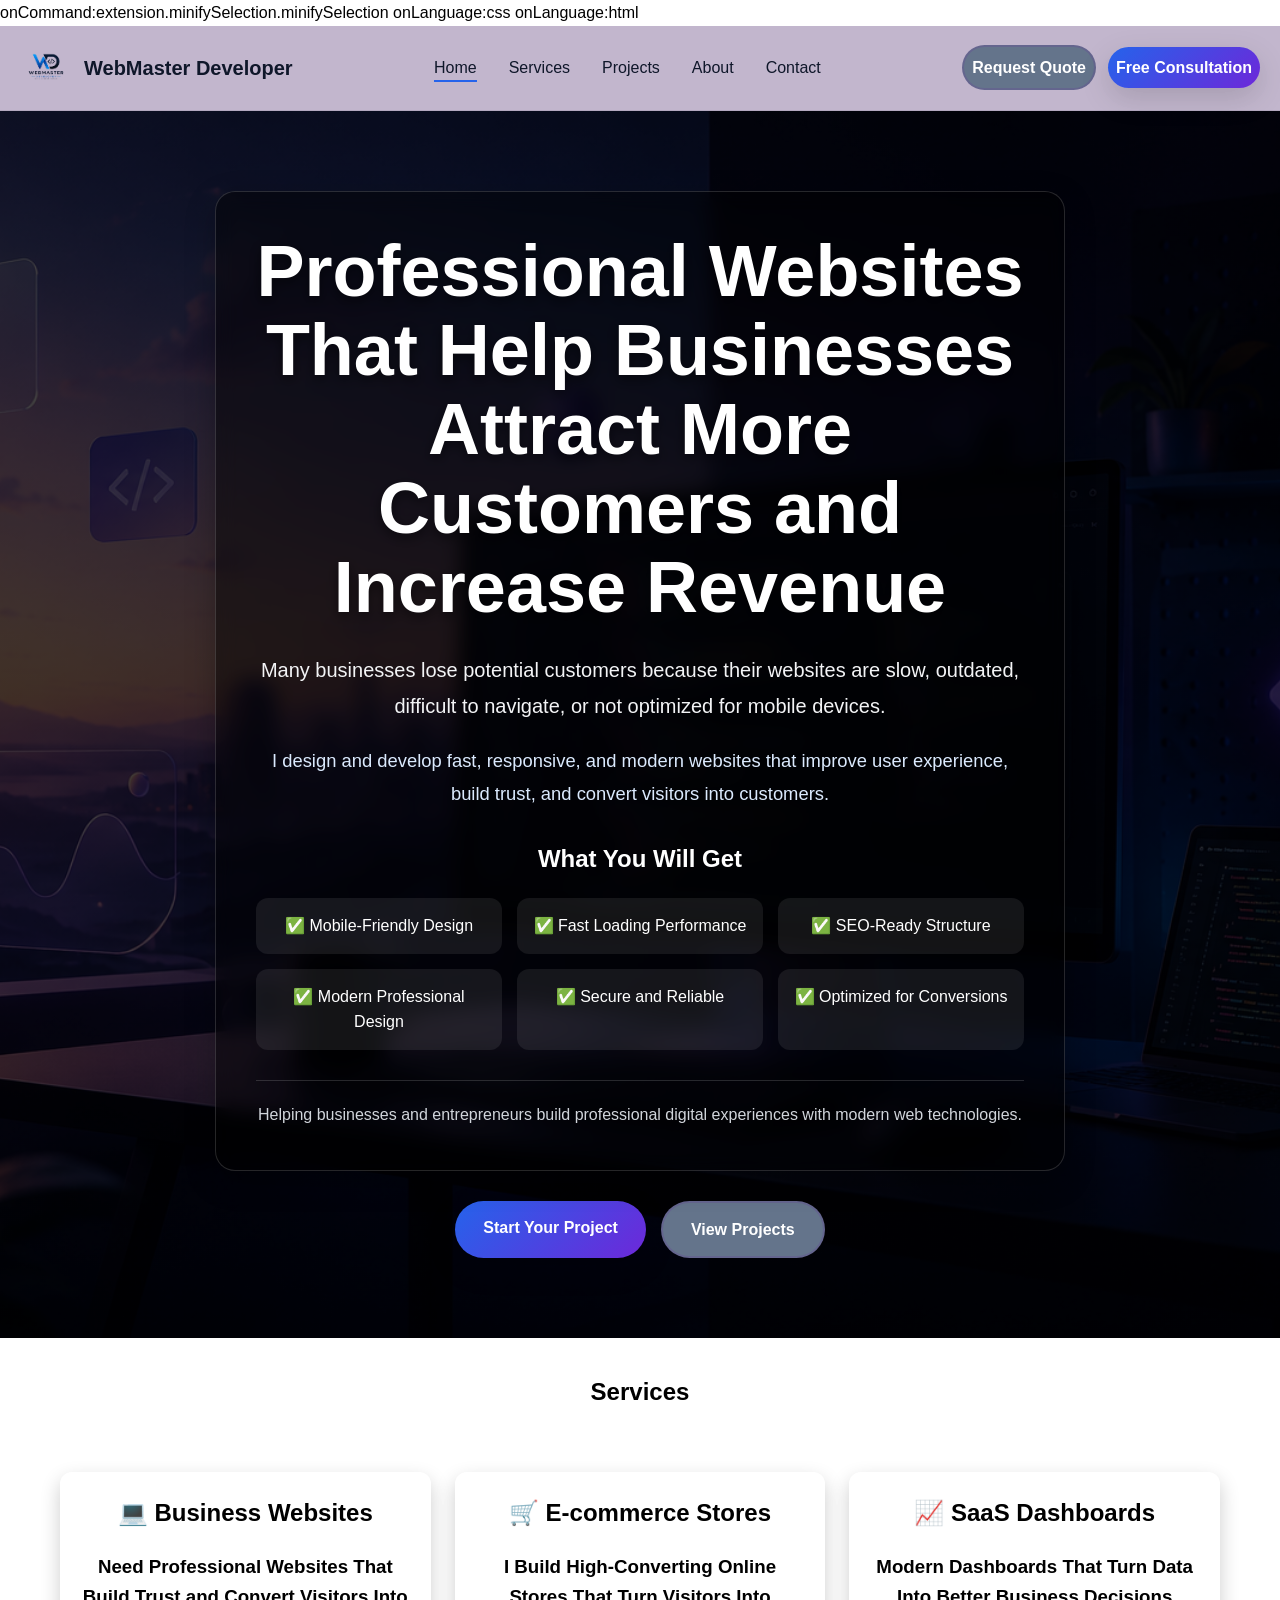
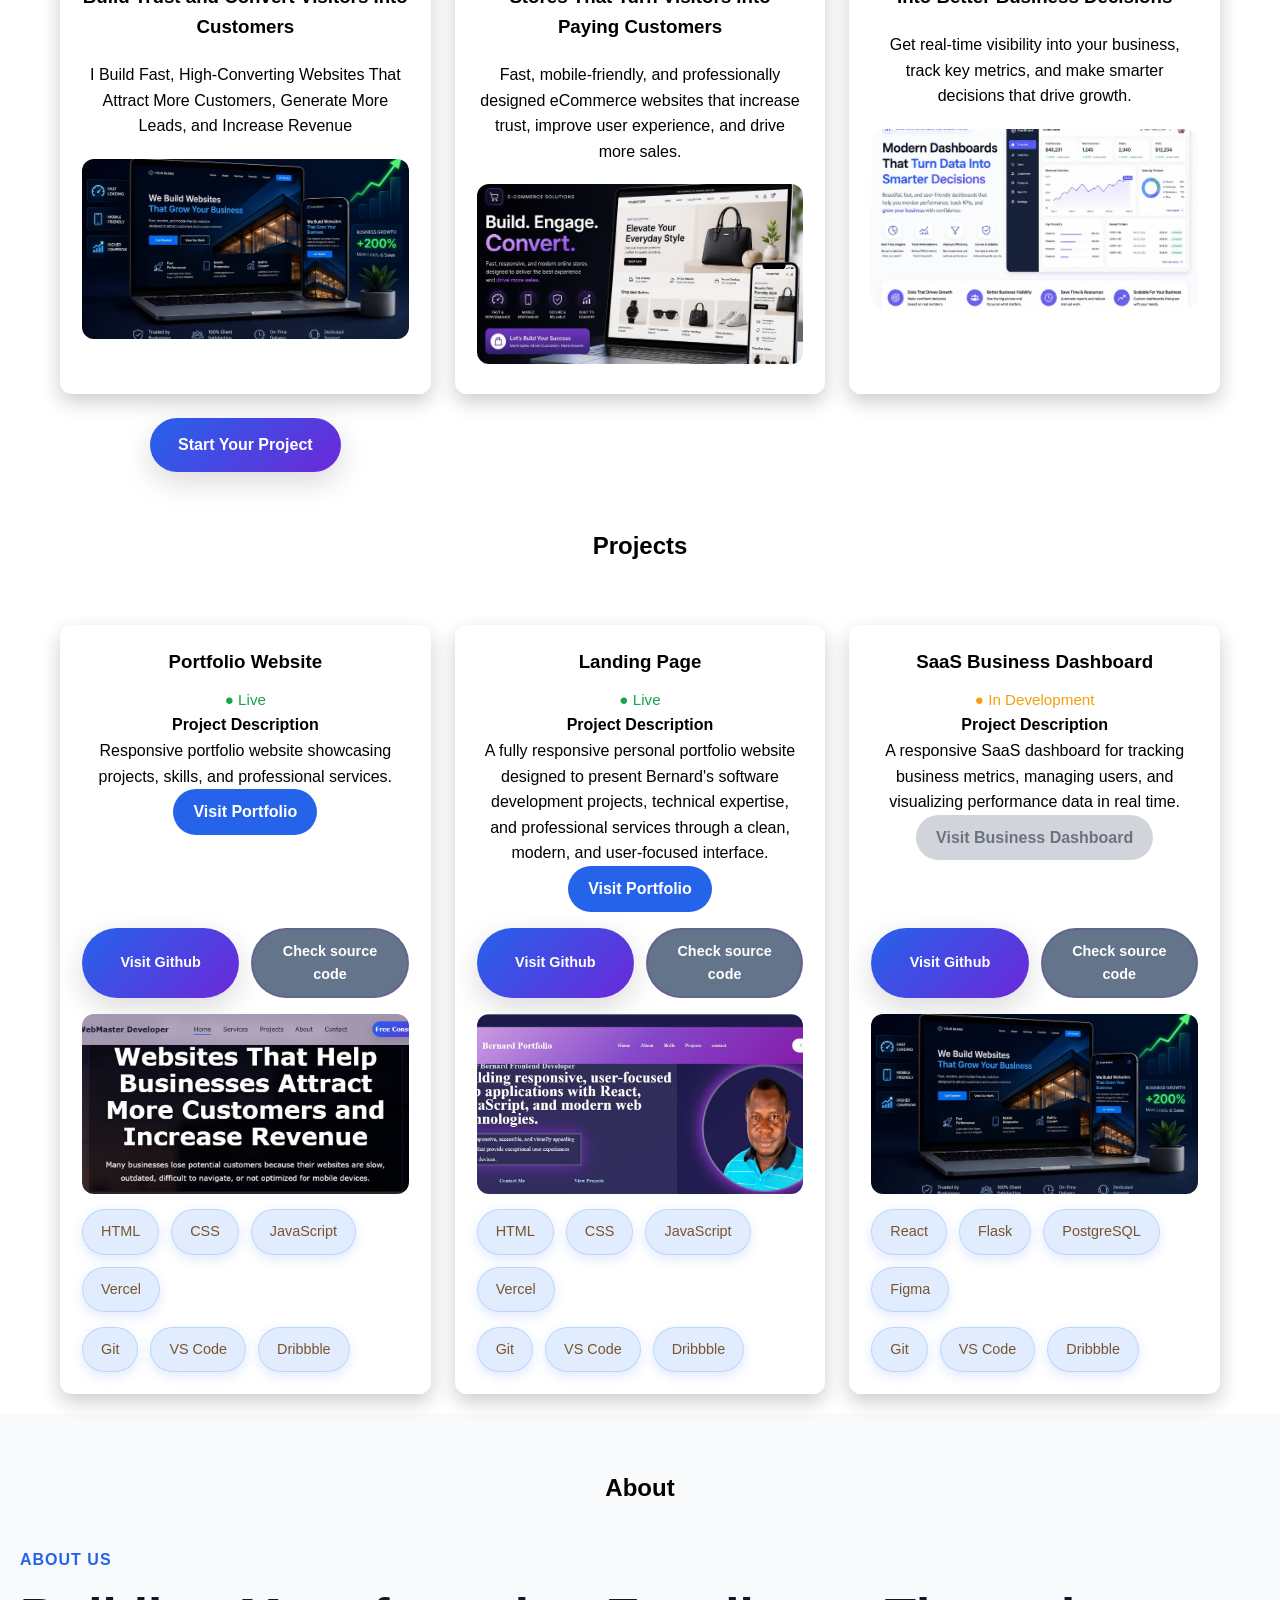
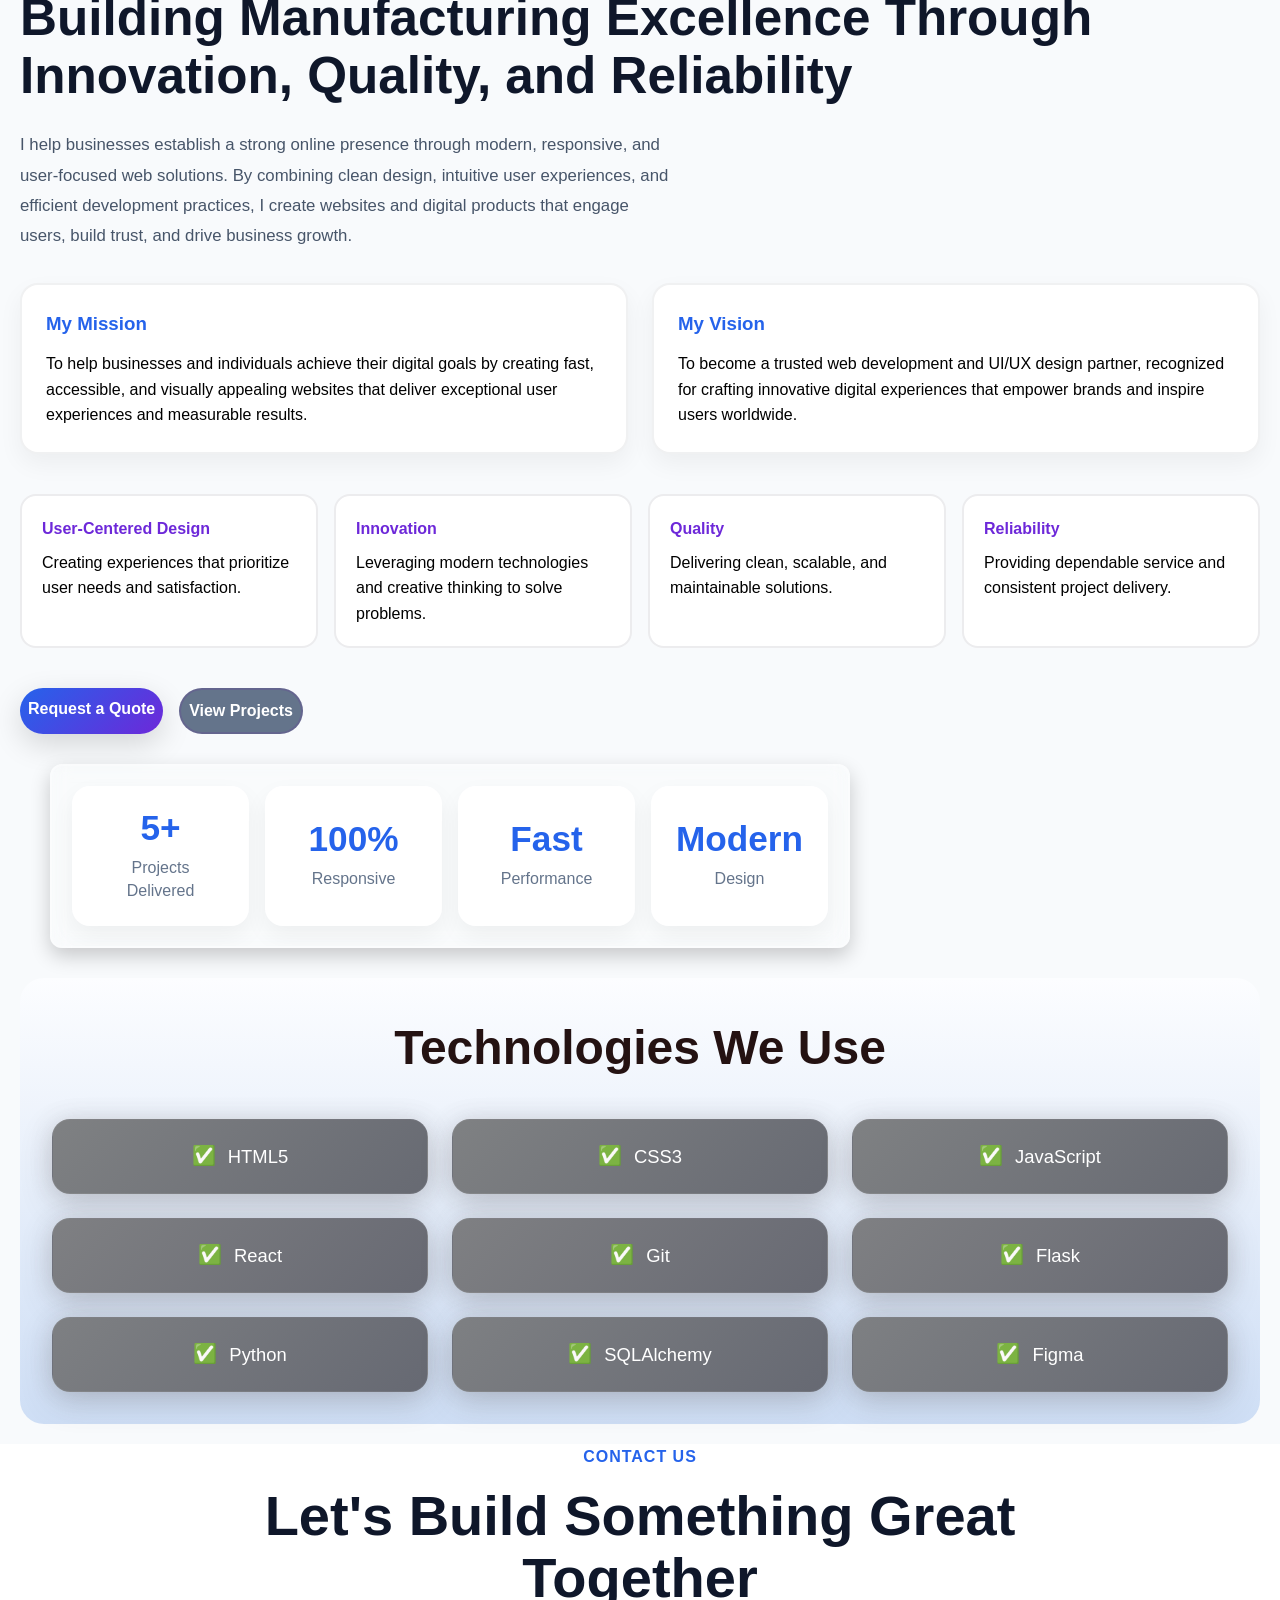
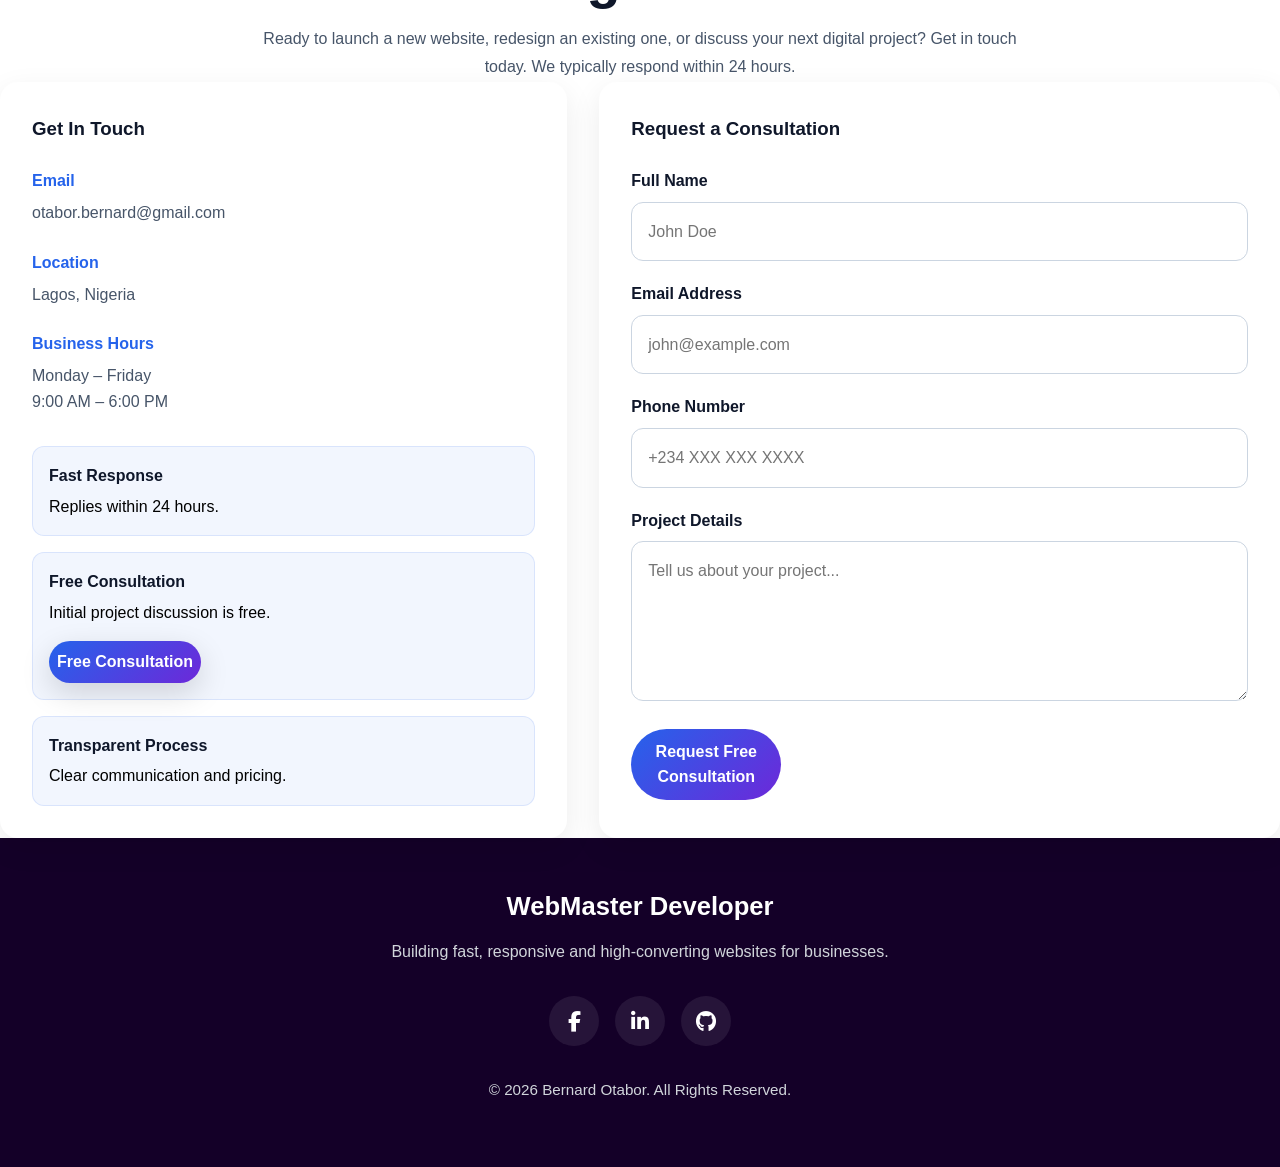
==== commit 9ae113f4: "modified index-min.html" ====
--- a/index-min.html
+++ b/index-min.html
@@ -15,7 +15,7 @@
 content="Bernard Otabor | Frontend Developer"><meta name="twitter:description"
 content="Responsive websites, business dashboards and modern web applications."><meta name="twitter:image"
 content="https://yourdomain.com/images/preview.jpg"><link rel="apple-touch-icon" sizes="180x180" href="./images/apple-touch-icon.png"><link rel="icon" type="image/png" sizes="32x32" href="./images/favicon-32x32.png"><link rel="icon" type="image/png" sizes="16x16" href="./image/favicon-16x16.png"><link rel="manifest" href="./images/site.webmanifest"><link rel="icon" href="./images/favicon.ico"><link rel="apple-touch-icon" href="./images/apple-touch-icon.png"><link rel="manifest" href="./images/favicon-16x16.png"><link rel="canonical"
-href="https://yourdomain.com/"><link href="style-min.css" rel="stylesheet"><link
+href="https://yourdomain.com/"><link rel="stylesheet" href="style-min.css"><link
 rel="stylesheet"
 href="https://cdnjs.cloudflare.com/ajax/libs/font-awesome/6.7.2/css/all.min.css"><script type="application/ld+json">{
 "@context":"https://schma.org",
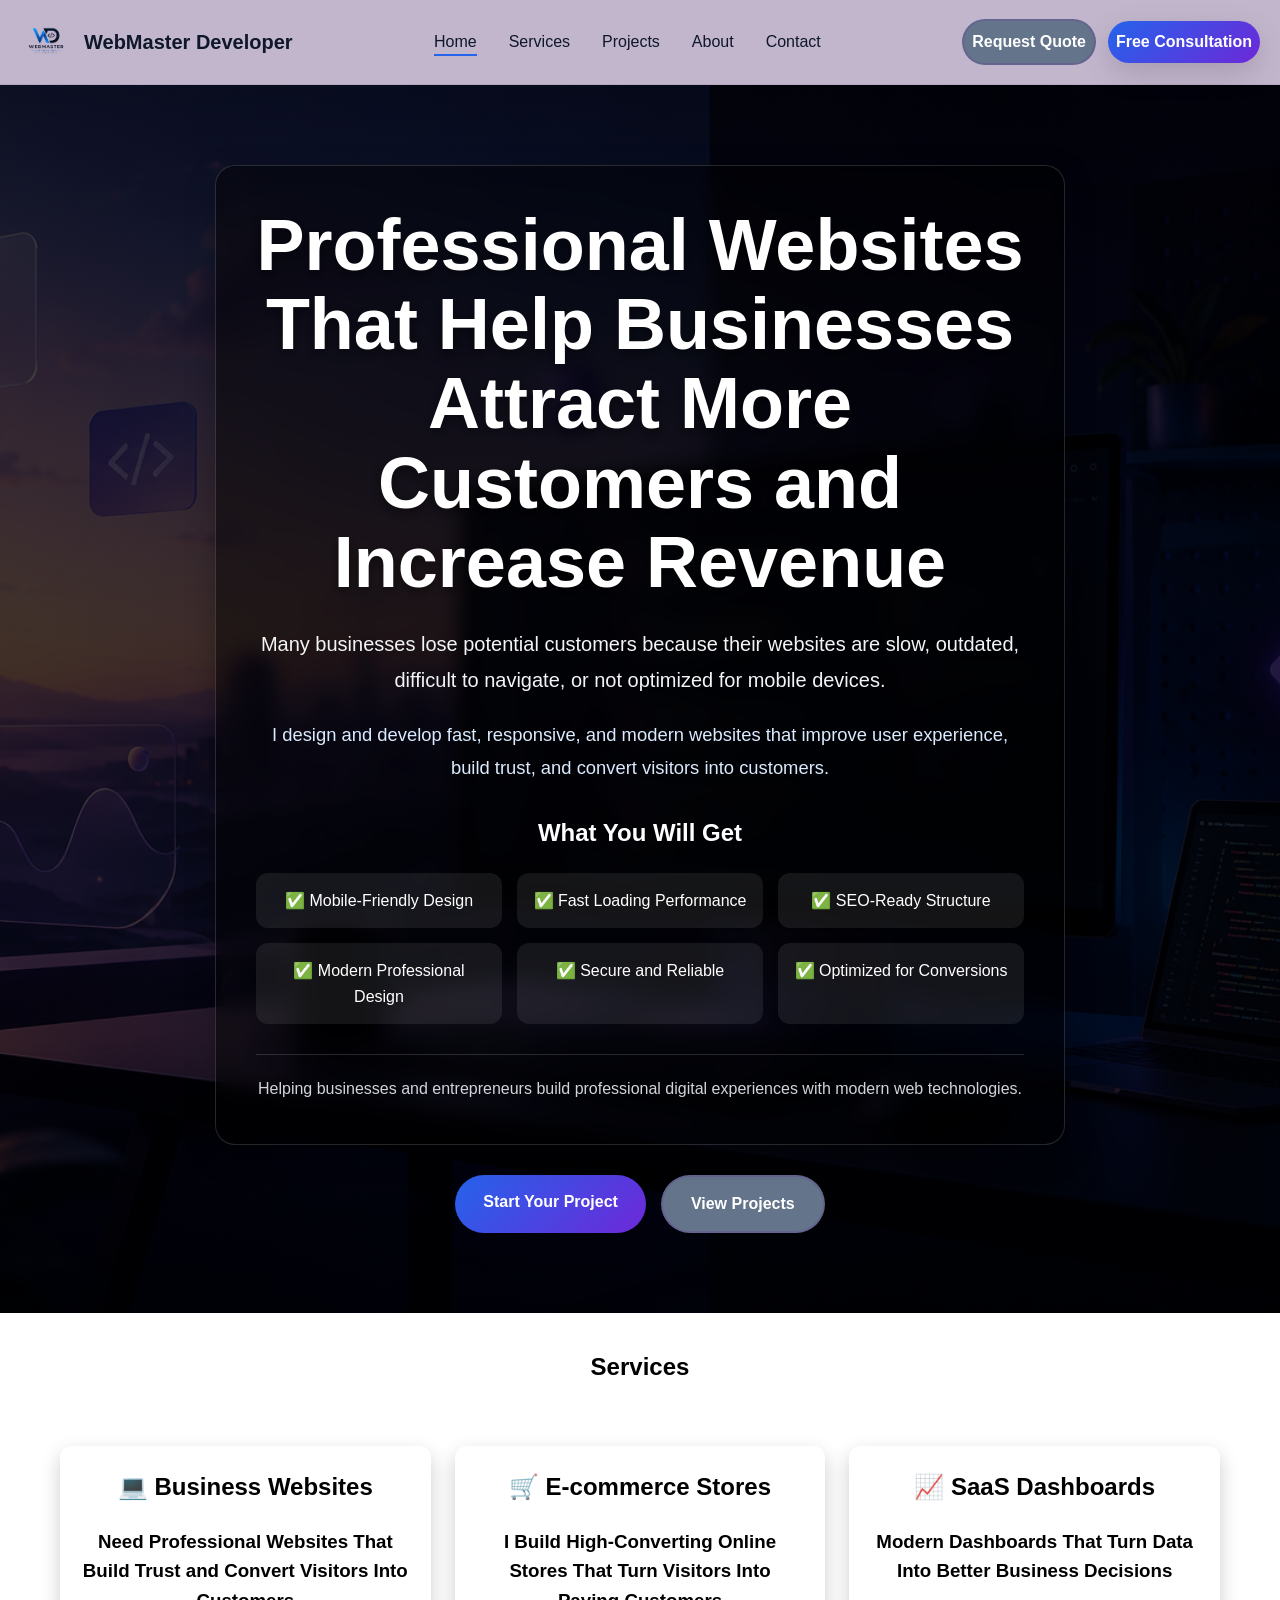
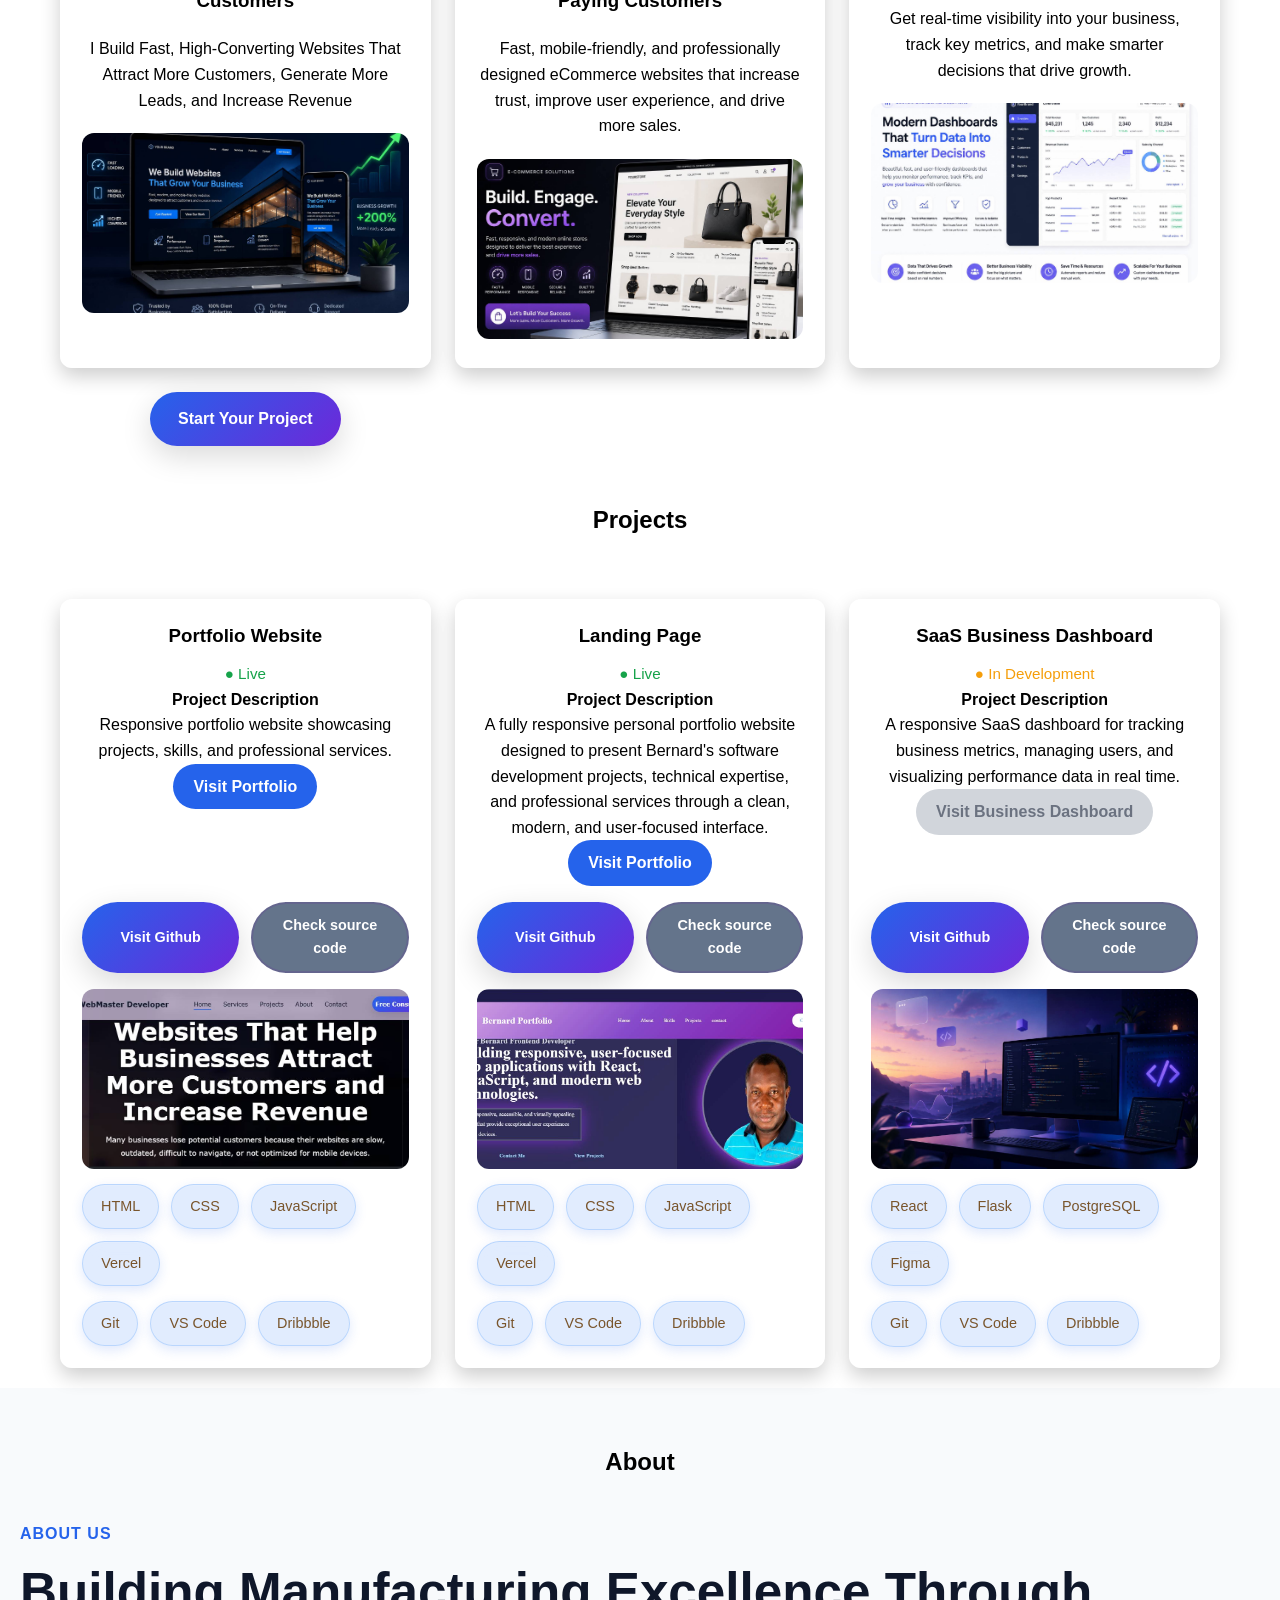
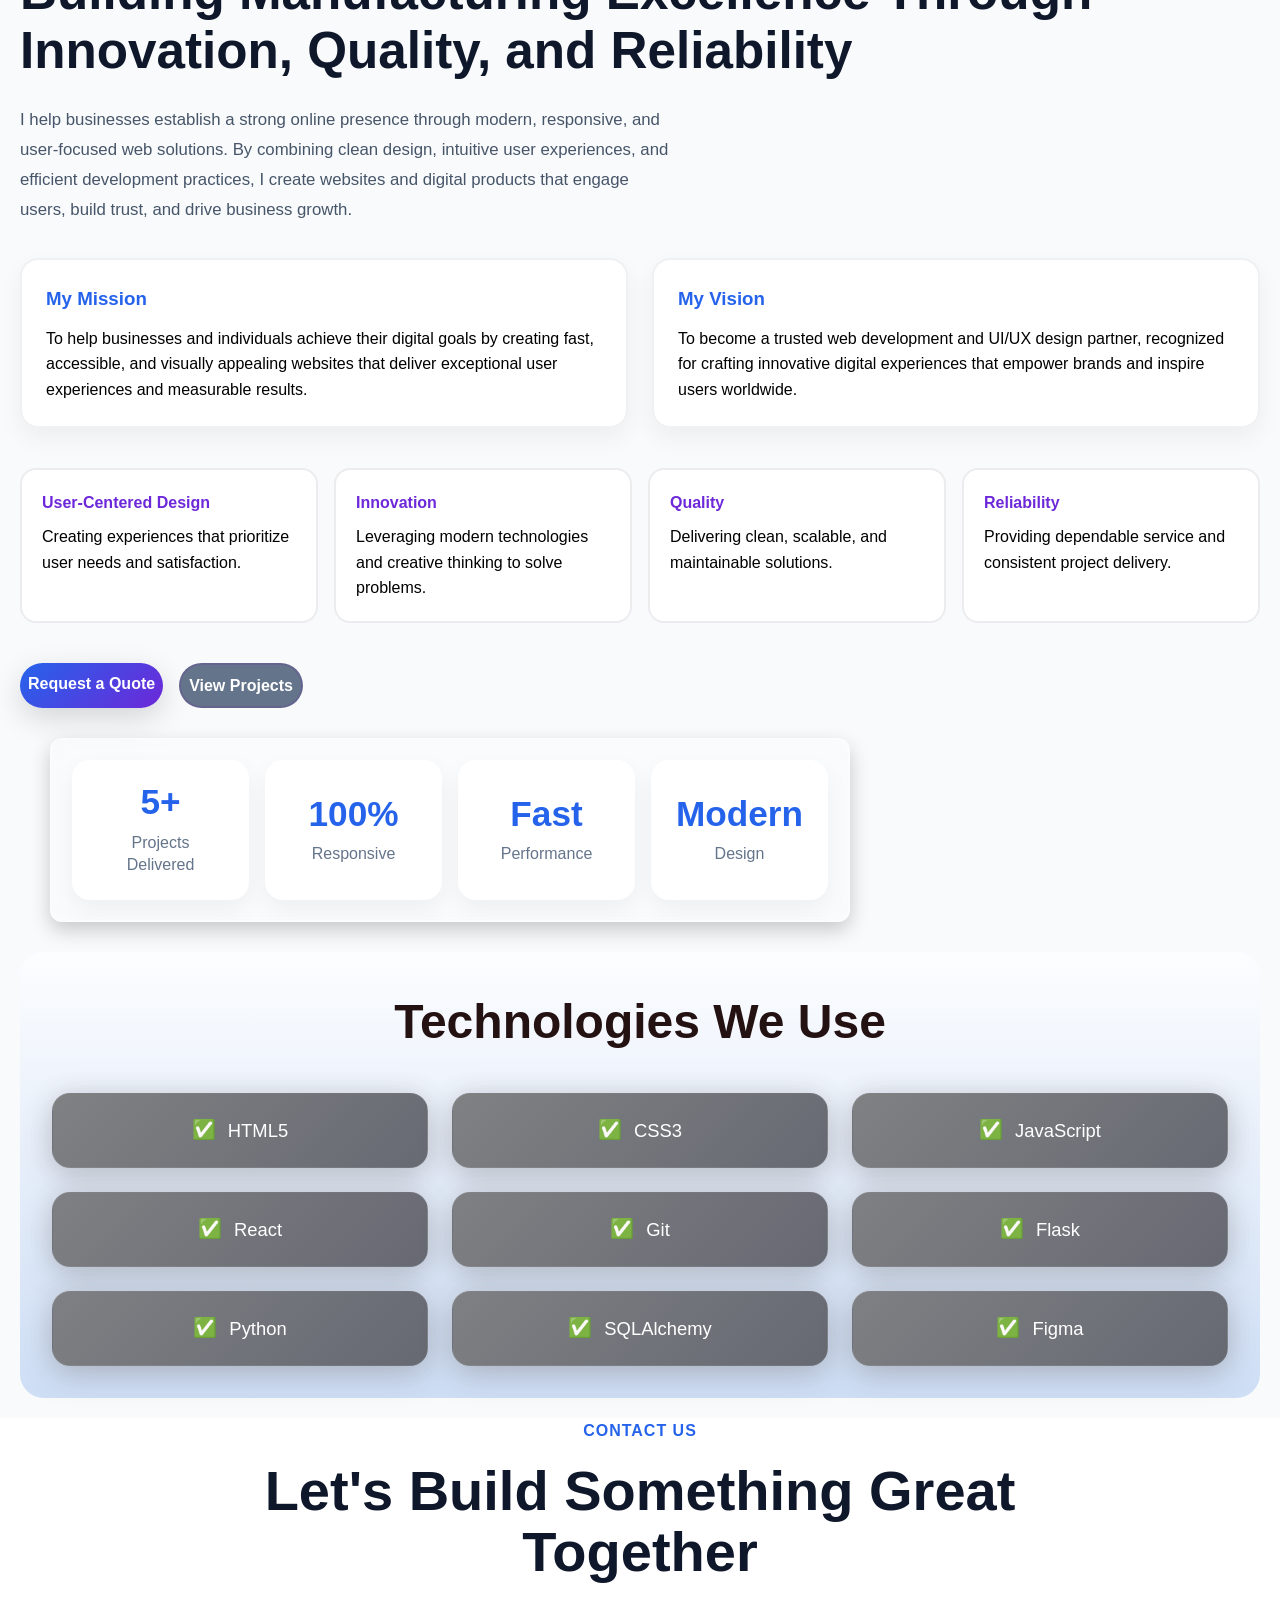
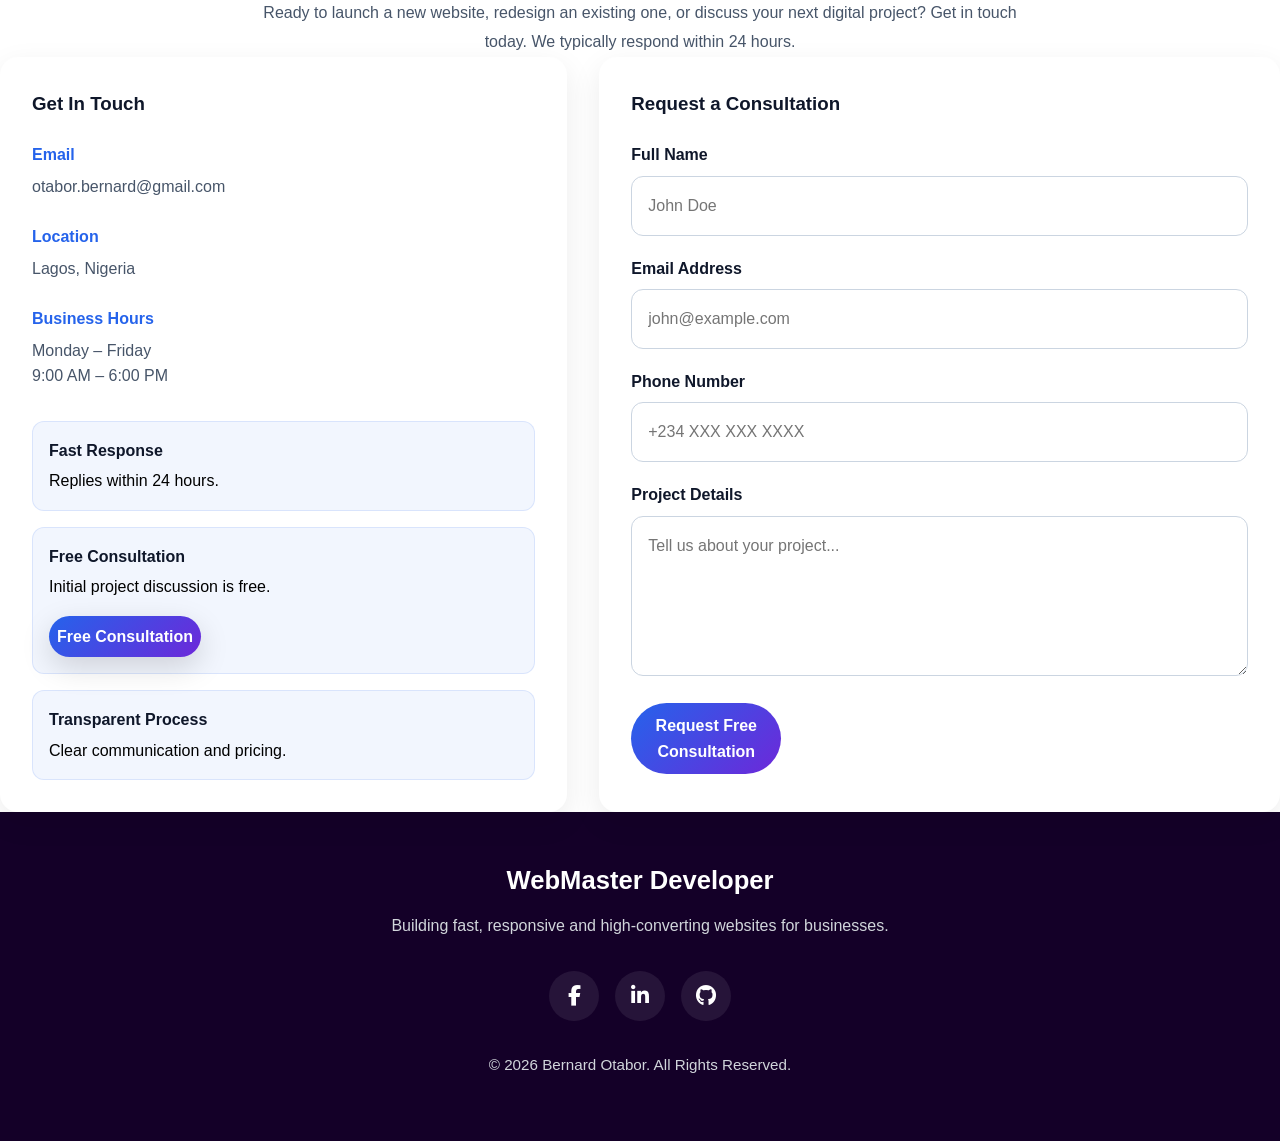
==== commit 0262794f: "Initial portfolio website" ====
--- a/index-min.html
+++ b/index-min.html
@@ -1,10 +1,8 @@
 <!DOCTYPE html><html lang="en"><a href="#main-content" class="skip-link">Skip to content
-</a><head><title>Landing</title><meta charset="UTF-8"><meta name="viewport" content="width=device-width, initial-scale=1"><title>Bernard Otabor | Frontend Web Developer & Software Engineer</title><meta name="description"
+</a><head><title><Bern-portfolio></Bern-portfolio></title><meta charset="UTF-8"><meta name="viewport" content="width=device-width, initial-scale=1"><title>Bernard Otabor | Frontend Web Developer & Software Engineer</title><meta name="description"
 content="Bernard Otabor is a frontend web developer building responsive websites, SaaS dashboards, landing pages, and business solutions using HTML, CSS, JavaScript, React and modern web technologies."><meta name="keywords"
 content="Bernard Otabor, frontend developer, web developer Nigeria, software engineer, portfolio, HTML, CSS, JavaScript, React"><meta name="author"
-content="Bernard Otabor">onCommand:extension.minifySelection.minifySelection
-onLanguage:css
-onLanguage:html <meta name="robots"
+content="Bernard Otabor"><meta name="robots"
 content="index,follow,max-image-preview:large"><meta property="og:title"
 content="Bernard Otabor | Frontend Web Developer"><meta property="og:description"
 content="Responsive websites, business dashboards and modern web applications."><meta property="og:image"
@@ -15,10 +13,10 @@
 content="Bernard Otabor | Frontend Developer"><meta name="twitter:description"
 content="Responsive websites, business dashboards and modern web applications."><meta name="twitter:image"
 content="https://yourdomain.com/images/preview.jpg"><link rel="apple-touch-icon" sizes="180x180" href="./images/apple-touch-icon.png"><link rel="icon" type="image/png" sizes="32x32" href="./images/favicon-32x32.png"><link rel="icon" type="image/png" sizes="16x16" href="./image/favicon-16x16.png"><link rel="manifest" href="./images/site.webmanifest"><link rel="icon" href="./images/favicon.ico"><link rel="apple-touch-icon" href="./images/apple-touch-icon.png"><link rel="manifest" href="./images/favicon-16x16.png"><link rel="canonical"
-href="https://yourdomain.com/"><link rel="stylesheet" href="style-min.css"><link
+href="https://yourdomain.com/"><link href="style-min.css" rel="stylesheet"><link
 rel="stylesheet"
 href="https://cdnjs.cloudflare.com/ajax/libs/font-awesome/6.7.2/css/all.min.css"><script type="application/ld+json">{
-"@context":"https://schma.org",
+"@context":"https://schema.org",
 "@type":"Person",
 "name":"Bernard Otabor",
 "url":"https://yourdomain.com",
@@ -26,6 +24,6 @@
 "sameAs":[
 "https://github.com/otaborBern",
 "https://linkedin.com/in/yourprofile"
-]} </script></head><body><header class="header"><nav class="navbar" aria-label="Primary Navigation"><a href="#home" class="navbar__brand" aria-label="WebMaster Developer Home"><img src="./images/logo.png" alt="WebMaster Developer Logo" class="navbar__logo" ><span class="navbar__brand-name">WebMaster Developer </span></a><ul class="navbar__menu" id="navMenu"><li><a href="#home" class="navbar__link active">Home</a></li><li><a href="#grid-container_service" class="navbar__link">Services</a></li><li><a href="#grid-container" class="navbar__link">Projects</a></li><li><a href="#about" class="navbar__link">About</a></li><li><a href="#contact" class="navbar__link">Contact</a></li></ul><div class="navbar__actions"><a href="https://wa.me/2347033034253?text=Hello%20Bernard%2C%20I%20would%20like%20to%20discuss%20a%20project." target="_blank" rel="noopener noreferrer" class="btn btn--secondary">Request Quote </a><a href="https://wa.me/2347033034253?text=Hello%20Bernard%2C%20I%20would%20like%20to%20discuss%20a%20project." target="_blank" rel="noopener noreferrer" class="btn btn--primary">Free Consultation </a></div><button id="menuToggle" class="navbar__toggle" aria-label="Open navigation menu" aria-expanded="false" aria-controls="navMenu"
+]} </script></head><body><header class="header"><nav class="navbar" aria-label="Primary Navigation"><a href="#home" class="navbar__brand" aria-label="WebMaster Developer Home"><img src="./c_images/logo.png" alt="WebMaster Developer Logo" class="navbar__logo" ><span class="navbar__brand-name">WebMaster Developer </span></a><ul class="navbar__menu" id="navMenu"><li><a href="#home" class="navbar__link active">Home</a></li><li><a href="#grid-container_service" class="navbar__link">Services</a></li><li><a href="#grid-container" class="navbar__link">Projects</a></li><li><a href="#about" class="navbar__link">About</a></li><li><a href="#contact" class="navbar__link">Contact</a></li></ul><div class="navbar__actions"><a href="https://wa.me/2347033034253?text=Hello%20Bernard%2C%20I%20would%20like%20to%20discuss%20a%20project." target="_blank" rel="noopener noreferrer" class="btn btn--secondary">Request Quote </a><a href="https://wa.me/2347033034253?text=Hello%20Bernard%2C%20I%20would%20like%20to%20discuss%20a%20project." target="_blank" rel="noopener noreferrer" class="btn btn--primary">Free Consultation </a></div><button id="menuToggle" class="navbar__toggle" aria-label="Open navigation menu" aria-expanded="false" aria-controls="navMenu"
 >☰
-</button></nav></header><main id="main-content"><section id="home"><div class="hero-content"><h1>Professional Websites That Help Businesses Attract More Customers and Increase Revenue </h1><p class="pain-point">Many businesses lose potential customers because their websites are slow, outdated, difficult to navigate, or not optimized for mobile devices. </p><p class="solution">I design and develop fast, responsive, and modern websites that improve user experience, build trust, and convert visitors into customers. </p><div class="benefits"><h2>What You Will Get</h2><ul><li>✅ Mobile-Friendly Design</li><li>✅ Fast Loading Performance</li><li>✅ SEO-Ready Structure</li><li>✅ Modern Professional Design</li><li>✅ Secure and Reliable</li><li>✅ Optimized for Conversions</li></ul></div><div class="trust-signal"><p>Helping businesses and entrepreneurs build professional digital experiences with modern web technologies. </p></div></div><div id="cta1-btn"><a href="https://wa.me/2347033034253?text=Hello%20Bernard%2C%20I%20would%20like%20to%20discuss%20a%20project." target="_blank" rel="noopener noreferrer" class="btn btn--primary">Start Your Project </a><a href="#grid-container" class="btn btn--secondary">View Projects </a></div></section><div class="title-tag"><h2>Services</h2></div><section id="grid-container_service"><div class="card_service"><div class="service-title"><h2>💻 Business Websites</h2><h3>Need Professional Websites That Build Trust and Convert Visitors Into Customers</h3><p>I Build Fast, High-Converting Websites That Attract More Customers, Generate More Leads, and Increase Revenue </p></div><img src="./images/biz-min.png" alt="Web developer creating high-converting websites for businesses and entrepreneurs." height="500" width="800" loading="lazing"></div><div class="card_service"><div class="service-title"><h2>🛒 E-commerce Stores</h2><h3>I Build High-Converting Online Stores That Turn Visitors Into Paying Customers</h3><p>Fast, mobile-friendly, and professionally designed eCommerce websites that increase trust, improve user experience, and drive more sales. </p></div><img src="./images/ecom-min.png" alt="alt="Modern online store interface designed to convert visitors into paying customers." height="500" weight="800" loading="lazing"></div><div class="card_service"><div class="service-title"><h2>📈 SaaS Dashboards</h2><h3>Modern Dashboards That Turn Data Into Better Business Decisions</h3><p>Get real-time visibility into your business, track key metrics, and make smarter decisions that drive growth.</p></div><img src="./images/data-min.png" alt="SaaS Dashboard showing data for better decision" height="500" width="800" loading="lazing"></div><div id="cta-btn"><a href="https://wa.me/2347033034253?text=Hello%20Bernard%2C%20I%20would%20like%20to%20discuss%20a%20project." target="_blank" rel="noopener noreferrer" class="btn btn--primary">Start Your Project </a></div></section><section id="project"><div class="title-tag"><h2>Projects</h2></div><div id="grid-container"><div class="card"><div class="project-title"><h3>Portfolio Website</h3><span class="status live">● Live</span><h4>Project Description</h4><p>Responsive portfolio website showcasing projects, skills, and professional services. </p><a href="https://otaborbern.github.io/pro-portfolio/#main-content" target="_blank" rel="noopener noreferrer" class="project-btn">Visit Portfolio </a></div><div class="gitcode_actions"><a href="https://github.com/otaborBern/pro-portfolio" target="_blank" rel="noopener noreferrer" class="btn btn--primary">Visit Github </a><a href="https://github.com/otaborBern/pro-portfolio" target="_blank" rel="noopener noreferrer" class="btn btn--secondary">Check source code </a></div><img src="./images/port2-min.png" alt="Portfolio Website showing Bernard services and skills" height="500" width="800" loading"lazing" ><div class="tech-use"><span>HTML</span><span>CSS</span><span>JavaScript</span><span>Vercel</span></div><div class="tool-use"><span>Git</span><span>VS Code</span><span>Dribbble</span></div></div><div class="card"><div class="project-title"><h3>Landing Page</h3><span class="status live">● Live</span><h4>Project Description</h4><p>A fully responsive personal portfolio website designed to present Bernard's software development projects, technical expertise, and professional services through a clean, modern, and user-focused interface. </p><a href="#home" target="_blank" rel="noopener noreferrer" class="project-btn">Visit Portfolio </a></div><div class="gitcode_actions"><a href="https://github.com/otaborBern/pro-portfolio" target="_blank" rel="noopener noreferrer" class="btn btn--primary">Visit Github </a><a href="https://github.com/otaborBern/pro-portfolio" target="_blank" rel="noopener noreferrer" class="btn btn--secondary">Check source code </a></div><img src="./images/port1-min.png" alt="Portfolio Website" height="500" width="800" loading"lazing"><div class="tech-use"><span>HTML</span><span>CSS</span><span>JavaScript</span><span>Vercel</span></div><div class="tool-use"><span>Git</span><span>VS Code</span><span>Dribbble</span></div></div><div class="card"><div class="project-title"><h3>SaaS Business Dashboard</h3><span class="status building">● In Development</span><h4>Project Description</h4><p>A responsive SaaS dashboard for tracking business metrics, managing users, and visualizing performance data in real time. </p><a href="aria-disabled="true" class="project-btn disabled">Visit Business Dashboard </a></div><div class="gitcode_actions"><a href="aria-disabled="true" class="btn btn--primary disabled">Visit Github </a><a href="aria-disabled="true"" class="btn btn--secondary disabled">Check source code </a></div><img src="./images/biz-min.png" alt="Dashboard" height="500" width="800" loading="lazing"><div class="tech-use"><span>React</span><span>Flask</span><span>PostgreSQL</span><span>Figma</span></div><div class="tool-use"><span>Git</span><span>VS Code</span><span>Dribbble</span></div></div><div class="card hidden"><div class="project-title"><h3>Tutoring Platform</h3><span class="status upcoming">● Planned</span></p><h4>Project Description</h4><p>A tutoring platform that allows students to book lessons, access learning resources, and connect with qualified tutors online. </p><a href="#" class="project-btn disabled">Visit Tutoring Platform </a></div><div class="gitcode_actions"><a href="#" class="btn btn--primary">Visit Github </a><a href="#" class="btn btn--secondary">Check source code </a></div><img src="./images/biz-min.png" alt="Tutoring"><div class="tech-use"><span>React</span><span>Flask</span><span>PostgreSQL</span><span>Figma</span></div><div class="tool-use"><span>Git</span><span>VS Code</span><span>Dribbble</span></div></div><div class="card hidden"><div class="project-title"><h3>e-commerce platform</h3><p class="status building">📅 Upcoming </p><h4>Project Description</h4><p>A website showing e-commerce platform</p><a href="#" class="project-btn disabled">Visit e-commerce platform </a></div><div class="gitcode_actions"><a href="#" class="btn btn--primary disabled">Visit Github </a><a href="#" class="btn btn--secondary disabled">Check source code </a></div><img src="./c_images/b-image-min.png" alt="e-commerce"><div class="tech-use"><span>React</span><span>Flask</span><span>PostgreSQL</span><span>Figma</span></div><div class="tool-use"><span>Git</span><span>VS Code</span><span>Dribbble</span></div></div><div class="card hidden"><div class="project-title"><h3>SaaS Email</h3><p class="status building">📅 Upcoming </p><h4>Project Description</h4><p>A website showing SaaS Email</p><a href="#" class="project-btn disabled">Visit SaaS Email </a></div><div class="gitcode_actions"><a href="#" class="btn btn--primary disabled">Visit Github </a><a href="#" class="btn btn--secondary disabled">Check source code </a></div><img src="./images/b-image-min.png" alt="SaaS Email"><div class="tech-use"><span>React</span><span>Flask</span><span>PostgreSQL</span><span>Figma</span></div><div class="tool-use"><span>Git</span><span>VS Code</span><span>Dribbble</span></div></div></div></section><section id="about"><div class="about"><div class="title-tag"><h2>About</h2></div><div class="about__content"><span class="about__label">About Us </span><h2 class="about__title" id="about-title">Building Manufacturing Excellence Through Innovation, Quality, and Reliability </h2><p class="about__description">I help businesses establish a strong online presence through modern, responsive, and user-focused web solutions. By combining clean design, intuitive user experiences, and efficient development practices, I create websites and digital products that engage users, build trust, and drive business growth. </p><div class="about__statements"><article class="about__card"><h3>My Mission</h3><p>To help businesses and individuals achieve their digital goals by creating fast, accessible, and visually appealing websites that deliver exceptional user experiences and measurable results. </p></article><article class="about__card"><h3>My Vision</h3><p>To become a trusted web development and UI/UX design partner, recognized for crafting innovative digital experiences that empower brands and inspire users worldwide. </p></article></div><div class="about__values"><div class="value-card"><h4>User-Centered Design</h4><p>Creating experiences that prioritize user needs and satisfaction.</p></div><div class="value-card"><h4>Innovation</h4><p>Leveraging modern technologies and creative thinking to solve problems.</p></div><div class="value-card"><h4>Quality</h4><p>Delivering clean, scalable, and maintainable solutions.</p></div><div class="value-card"><h4>Reliability</h4><p>Providing dependable service and consistent project delivery.</p></div></div><div class="about__actions"><a href="https://wa.me/2347033034253?text=Hello%20Bernard%2C%20I%20would%20like%20to%20discuss%20a%20project." target="_blank" rel="noopener noreferrer" class="btn btn--primary">Request a Quote </a><a href="#grid-container" class="btn btn--secondary">View Projects </a></div><div class="about_card"><div class="stat-card"><h3>5+</h3><p>Projects Delivered</p></div><div class="stat-card"><h3>100%</h3><p>Responsive</p></div><div class="stat-card"><h3>Fast</h3><p>Performance</p></div><div class="stat-card"><h3>Modern</h3><p>Design</p></div></div><div class="about__expertise"><h3>Technologies We Use</h3><ul class="expertise-list"><li><span class="tech-icon">✅</span><span>HTML5</span></li><li><span class="tech-icon">✅</span><span>CSS3</span></li><li><span class="tech-icon">✅</span><span>JavaScript</span></li><li><span class="tech-icon">✅</span><span>React</span></li><li><span class="tech-icon">✅</span><span>Git</span></li><li><span class="tech-icon">✅</span><span>Flask</span></li><li><span class="tech-icon">✅</span><span>Python</span></li><li><span class="tech-icon">✅</span><span>SQLAlchemy</span></li><li><span class="tech-icon">✅</span><span>Figma</span></li></ul></div></div></section><section id="contact"><div class="contact__container"><div class="contact__header"><span class="contact__label">Contact Us </span><h2 class="contact__title" id="contact-title">Let's Build Something Great Together </h2><p class="contact__description">Ready to launch a new website, redesign an existing one, or discuss your next digital project? Get in touch today. We typically respond within 24 hours. </p></div><div class="contact__content"><aside class="contact__info"><h3>Get In Touch</h3><div class="contact__item"><h4>Email</h4><a href="mailto:otabor.bernard@gmail.com">otabor.bernard@gmail.com </a></div><div class="contact__item"><h4>Location</h4><p>Lagos, Nigeria </p></div><div class="contact__item"><h4>Business Hours</h4><p>Monday – Friday<br>9:00 AM – 6:00 PM </p></div><div class="contact__trust"><div class="trust-card"><strong>Fast Response</strong>Replies within 24 hours. </div><div class="trust-card"><strong>Free Consultation</strong>Initial project discussion is free. <a href="https://wa.me/2347033034253?text=Hello%20Bernard%2C%20I%20would%20like%20to%20discuss%20a%20project." target="_blank" rel="noopener noreferrer" class="btn btn--primary">Free Consultation </a></div><div class="trust-card"><strong>Transparent Process</strong>Clear communication and pricing. </div></div></aside><div class="contact__form"><h3>Request a Consultation</h3><form><div class="form-group"><label for="name">Full Name </label><input type="text" id="name" name="name" placeholder="John Doe" required></div><div class="form-group"><label for="email">Email Address </label><input type="email" id="email" name="email" placeholder="john@example.com" required></div><div class="form-group"><label for="phone">Phone Number </label><input type="tel" id="phone" name="phone" placeholder="+234 XXX XXX XXXX"></div><div class="form-group"><label for="message">Project Details </label><textarea id="message" name="message" placeholder="Tell us about your project..." required></textarea></div><button type="submit" class="contact__btn">Request Free Consultation </button></form></div></div></div></section></main><footer class="footer"><h3>WebMaster Developer</h3><p>Building fast, responsive and high-converting websites for businesses. </p><div class="footer__social"><a href="https://facebook.com/OtaborBernard" target="_blank" rel="noopener noreferrer" aria-label="Facebook"><i class="fa-brands fa-facebook-f"></i></a><a href="https://linkedin.com/in/bernard-otabor" target="_blank" rel="noopener noreferrer" aria-label="LinkedIn"><i class="fa-brands fa-linkedin-in"></i></a><a href="https://github.com/otaborBern" target="_blank" rel="noopener noreferrer" aria-label="GitHub"><i class="fa-brands fa-github"></i></a></div><p class="footer__copyright">© 2026 Bernard Otabor. All Rights Reserved. </p></footer><script src="script.js"></script></body></html>+</button></nav></header><main id="main-content"><section id="home"><div class="hero-content"><h1>Professional Websites That Help Businesses Attract More Customers and Increase Revenue </h1><p class="pain-point">Many businesses lose potential customers because their websites are slow, outdated, difficult to navigate, or not optimized for mobile devices. </p><p class="solution">I design and develop fast, responsive, and modern websites that improve user experience, build trust, and convert visitors into customers. </p><div class="benefits"><h2>What You Will Get</h2><ul><li>✅ Mobile-Friendly Design</li><li>✅ Fast Loading Performance</li><li>✅ SEO-Ready Structure</li><li>✅ Modern Professional Design</li><li>✅ Secure and Reliable</li><li>✅ Optimized for Conversions</li></ul></div><div class="trust-signal"><p>Helping businesses and entrepreneurs build professional digital experiences with modern web technologies. </p></div></div><div id="cta1-btn"><a href="https://wa.me/2347033034253?text=Hello%20Bernard%2C%20I%20would%20like%20to%20discuss%20a%20project." target="_blank" rel="noopener noreferrer" class="btn btn--primary">Start Your Project </a><a href="#grid-container" class="btn btn--secondary">View Projects </a></div></section><div class="title-tag"><h2>Services</h2></div><section id="grid-container_service"><div class="card_service"><div class="service-title"><h2>💻 Business Websites</h2><h3>Need Professional Websites That Build Trust and Convert Visitors Into Customers</h3><p>I Build Fast, High-Converting Websites That Attract More Customers, Generate More Leads, and Increase Revenue </p></div><img src="./c_images/biz-min.png" alt="Web developer creating high-converting websites for businesses and entrepreneurs." height="500" width="800" loading="lazing"></div><div class="card_service"><div class="service-title"><h2>🛒 E-commerce Stores</h2><h3>I Build High-Converting Online Stores That Turn Visitors Into Paying Customers</h3><p>Fast, mobile-friendly, and professionally designed eCommerce websites that increase trust, improve user experience, and drive more sales. </p></div><img src="./c_images/ecom-min.png" alt="alt="Modern online store interface designed to convert visitors into paying customers." height="500" weight="800" loading="lazing"></div><div class="card_service"><div class="service-title"><h2>📈 SaaS Dashboards</h2><h3>Modern Dashboards That Turn Data Into Better Business Decisions</h3><p>Get real-time visibility into your business, track key metrics, and make smarter decisions that drive growth.</p></div><img src="./c_images/data-min.png" alt="SaaS Dashboard showing data for better decision" height="500" width="800" loading="lazing"></div><div id="cta-btn"><a href="https://wa.me/2347033034253?text=Hello%20Bernard%2C%20I%20would%20like%20to%20discuss%20a%20project." target="_blank" rel="noopener noreferrer" class="btn btn--primary">Start Your Project </a></div></section><section id="project"><div class="title-tag"><h2>Projects</h2></div><div id="grid-container"><div class="card"><div class="project-title"><h3>Portfolio Website</h3><span class="status live">● Live</span><h4>Project Description</h4><p>Responsive portfolio website showcasing projects, skills, and professional services. </p><a href="https://otaborbern.github.io/pro-portfolio/#main-content" target="_blank" rel="noopener noreferrer" class="project-btn">Visit Portfolio </a></div><div class="gitcode_actions"><a href="https://github.com/otaborBern/pro-portfolio" target="_blank" rel="noopener noreferrer" class="btn btn--primary">Visit Github </a><a href="https://github.com/otaborBern/pro-portfolio" target="_blank" rel="noopener noreferrer" class="btn btn--secondary">Check source code </a></div><img src="./c_images/port2-min.png" alt="Portfolio Website showing Bernard services and skills" height="500" width="800" loading"lazing" ><div class="tech-use"><span>HTML</span><span>CSS</span><span>JavaScript</span><span>Vercel</span></div><div class="tool-use"><span>Git</span><span>VS Code</span><span>Dribbble</span></div></div><div class="card"><div class="project-title"><h3>Landing Page</h3><span class="status live">● Live</span><h4>Project Description</h4><p>A fully responsive personal portfolio website designed to present Bernard's software development projects, technical expertise, and professional services through a clean, modern, and user-focused interface. </p><a href="#home" target="_blank" rel="noopener noreferrer" class="project-btn">Visit Portfolio </a></div><div class="gitcode_actions"><a href="https://github.com/otaborBern/pro-portfolio" target="_blank" rel="noopener noreferrer" class="btn btn--primary">Visit Github </a><a href="https://github.com/otaborBern/pro-portfolio" target="_blank" rel="noopener noreferrer" class="btn btn--secondary">Check source code </a></div><img src="./c_images/port1-min.png" alt="Portfolio Website" height="500" width="800" loading"lazing"><div class="tech-use"><span>HTML</span><span>CSS</span><span>JavaScript</span><span>Vercel</span></div><div class="tool-use"><span>Git</span><span>VS Code</span><span>Dribbble</span></div></div><div class="card"><div class="project-title"><h3>SaaS Business Dashboard</h3><span class="status building">● In Development</span><h4>Project Description</h4><p>A responsive SaaS dashboard for tracking business metrics, managing users, and visualizing performance data in real time. </p><a href="aria-disabled="true" class="project-btn disabled">Visit Business Dashboard </a></div><div class="gitcode_actions"><a href="aria-disabled="true" class="btn btn--primary disabled">Visit Github </a><a href="aria-disabled="true"" class="btn btn--secondary disabled">Check source code </a></div><img src="./c_images/b-image-min.png" alt="Dashboard" height="500" width="800" loading="lazing"><div class="tech-use"><span>React</span><span>Flask</span><span>PostgreSQL</span><span>Figma</span></div><div class="tool-use"><span>Git</span><span>VS Code</span><span>Dribbble</span></div></div><div class="card hidden"><div class="project-title"><h3>Tutoring Platform</h3><span class="status upcoming">● Planned</span></p><h4>Project Description</h4><p>A tutoring platform that allows students to book lessons, access learning resources, and connect with qualified tutors online. </p><a href="#" class="project-btn disabled">Visit Tutoring Platform </a></div><div class="gitcode_actions"><a href="#" class="btn btn--primary">Visit Github </a><a href="#" class="btn btn--secondary">Check source code </a></div><img src="./c_images/b-image-min.png" alt="Tutoring"><div class="tech-use"><span>React</span><span>Flask</span><span>PostgreSQL</span><span>Figma</span></div><div class="tool-use"><span>Git</span><span>VS Code</span><span>Dribbble</span></div></div><div class="card hidden"><div class="project-title"><h3>e-commerce platform</h3><p class="status building">📅 Upcoming </p><h4>Project Description</h4><p>A website showing e-commerce platform</p><a href="#" class="project-btn disabled">Visit e-commerce platform </a></div><div class="gitcode_actions"><a href="#" class="btn btn--primary disabled">Visit Github </a><a href="#" class="btn btn--secondary disabled">Check source code </a></div><img src="./c_images/b-image-min.png" alt="e-commerce"><div class="tech-use"><span>React</span><span>Flask</span><span>PostgreSQL</span><span>Figma</span></div><div class="tool-use"><span>Git</span><span>VS Code</span><span>Dribbble</span></div></div><div class="card hidden"><div class="project-title"><h3>SaaS Email</h3><p class="status building">📅 Upcoming </p><h4>Project Description</h4><p>A website showing SaaS Email</p><a href="#" class="project-btn disabled">Visit SaaS Email </a></div><div class="gitcode_actions"><a href="#" class="btn btn--primary disabled">Visit Github </a><a href="#" class="btn btn--secondary disabled">Check source code </a></div><img src="./c_images/b-image-min.png" alt="SaaS Email"><div class="tech-use"><span>React</span><span>Flask</span><span>PostgreSQL</span><span>Figma</span></div><div class="tool-use"><span>Git</span><span>VS Code</span><span>Dribbble</span></div></div></div></section><section id="about"><div class="about"><div class="title-tag"><h2>About</h2></div><div class="about__content"><span class="about__label">About Us </span><h2 class="about__title" id="about-title">Building Manufacturing Excellence Through Innovation, Quality, and Reliability </h2><p class="about__description">I help businesses establish a strong online presence through modern, responsive, and user-focused web solutions. By combining clean design, intuitive user experiences, and efficient development practices, I create websites and digital products that engage users, build trust, and drive business growth. </p><div class="about__statements"><article class="about__card"><h3>My Mission</h3><p>To help businesses and individuals achieve their digital goals by creating fast, accessible, and visually appealing websites that deliver exceptional user experiences and measurable results. </p></article><article class="about__card"><h3>My Vision</h3><p>To become a trusted web development and UI/UX design partner, recognized for crafting innovative digital experiences that empower brands and inspire users worldwide. </p></article></div><div class="about__values"><div class="value-card"><h4>User-Centered Design</h4><p>Creating experiences that prioritize user needs and satisfaction.</p></div><div class="value-card"><h4>Innovation</h4><p>Leveraging modern technologies and creative thinking to solve problems.</p></div><div class="value-card"><h4>Quality</h4><p>Delivering clean, scalable, and maintainable solutions.</p></div><div class="value-card"><h4>Reliability</h4><p>Providing dependable service and consistent project delivery.</p></div></div><div class="about__actions"><a href="https://wa.me/2347033034253?text=Hello%20Bernard%2C%20I%20would%20like%20to%20discuss%20a%20project." target="_blank" rel="noopener noreferrer" class="btn btn--primary">Request a Quote </a><a href="#grid-container" class="btn btn--secondary">View Projects </a></div><div class="about_card"><div class="stat-card"><h3>5+</h3><p>Projects Delivered</p></div><div class="stat-card"><h3>100%</h3><p>Responsive</p></div><div class="stat-card"><h3>Fast</h3><p>Performance</p></div><div class="stat-card"><h3>Modern</h3><p>Design</p></div></div><div class="about__expertise"><h3>Technologies We Use</h3><ul class="expertise-list"><li><span class="tech-icon">✅</span><span>HTML5</span></li><li><span class="tech-icon">✅</span><span>CSS3</span></li><li><span class="tech-icon">✅</span><span>JavaScript</span></li><li><span class="tech-icon">✅</span><span>React</span></li><li><span class="tech-icon">✅</span><span>Git</span></li><li><span class="tech-icon">✅</span><span>Flask</span></li><li><span class="tech-icon">✅</span><span>Python</span></li><li><span class="tech-icon">✅</span><span>SQLAlchemy</span></li><li><span class="tech-icon">✅</span><span>Figma</span></li></ul></div></div></section><section id="contact"><div class="contact__container"><div class="contact__header"><span class="contact__label">Contact Us </span><h2 class="contact__title" id="contact-title">Let's Build Something Great Together </h2><p class="contact__description">Ready to launch a new website, redesign an existing one, or discuss your next digital project? Get in touch today. We typically respond within 24 hours. </p></div><div class="contact__content"><aside class="contact__info"><h3>Get In Touch</h3><div class="contact__item"><h4>Email</h4><a href="mailto:otabor.bernard@gmail.com">otabor.bernard@gmail.com </a></div><div class="contact__item"><h4>Location</h4><p>Lagos, Nigeria </p></div><div class="contact__item"><h4>Business Hours</h4><p>Monday – Friday<br>9:00 AM – 6:00 PM </p></div><div class="contact__trust"><div class="trust-card"><strong>Fast Response</strong>Replies within 24 hours. </div><div class="trust-card"><strong>Free Consultation</strong>Initial project discussion is free. <a href="https://wa.me/2347033034253?text=Hello%20Bernard%2C%20I%20would%20like%20to%20discuss%20a%20project." target="_blank" rel="noopener noreferrer" class="btn btn--primary">Free Consultation </a></div><div class="trust-card"><strong>Transparent Process</strong>Clear communication and pricing. </div></div></aside><div class="contact__form"><h3>Request a Consultation</h3><form><div class="form-group"><label for="name">Full Name </label><input type="text" id="name" name="name" placeholder="John Doe" required></div><div class="form-group"><label for="email">Email Address </label><input type="email" id="email" name="email" placeholder="john@example.com" required></div><div class="form-group"><label for="phone">Phone Number </label><input type="tel" id="phone" name="phone" placeholder="+234 XXX XXX XXXX"></div><div class="form-group"><label for="message">Project Details </label><textarea id="message" name="message" placeholder="Tell us about your project..." required></textarea></div><button type="submit" class="contact__btn">Request Free Consultation </button></form></div></div></div></section></main><footer class="footer"><h3>WebMaster Developer</h3><p>Building fast, responsive and high-converting websites for businesses. </p><div class="footer__social"><a href="https://facebook.com/OtaborBernard" target="_blank" rel="noopener noreferrer" aria-label="Facebook"><i class="fa-brands fa-facebook-f"></i></a><a href="https://linkedin.com/in/bernard-otabor" target="_blank" rel="noopener noreferrer" aria-label="LinkedIn"><i class="fa-brands fa-linkedin-in"></i></a><a href="https://github.com/otaborBern" target="_blank" rel="noopener noreferrer" aria-label="GitHub"><i class="fa-brands fa-github"></i></a></div><p class="footer__copyright">© 2026 Bernard Otabor. All Rights Reserved. </p></footer><script src="script.js"></script></body></html>
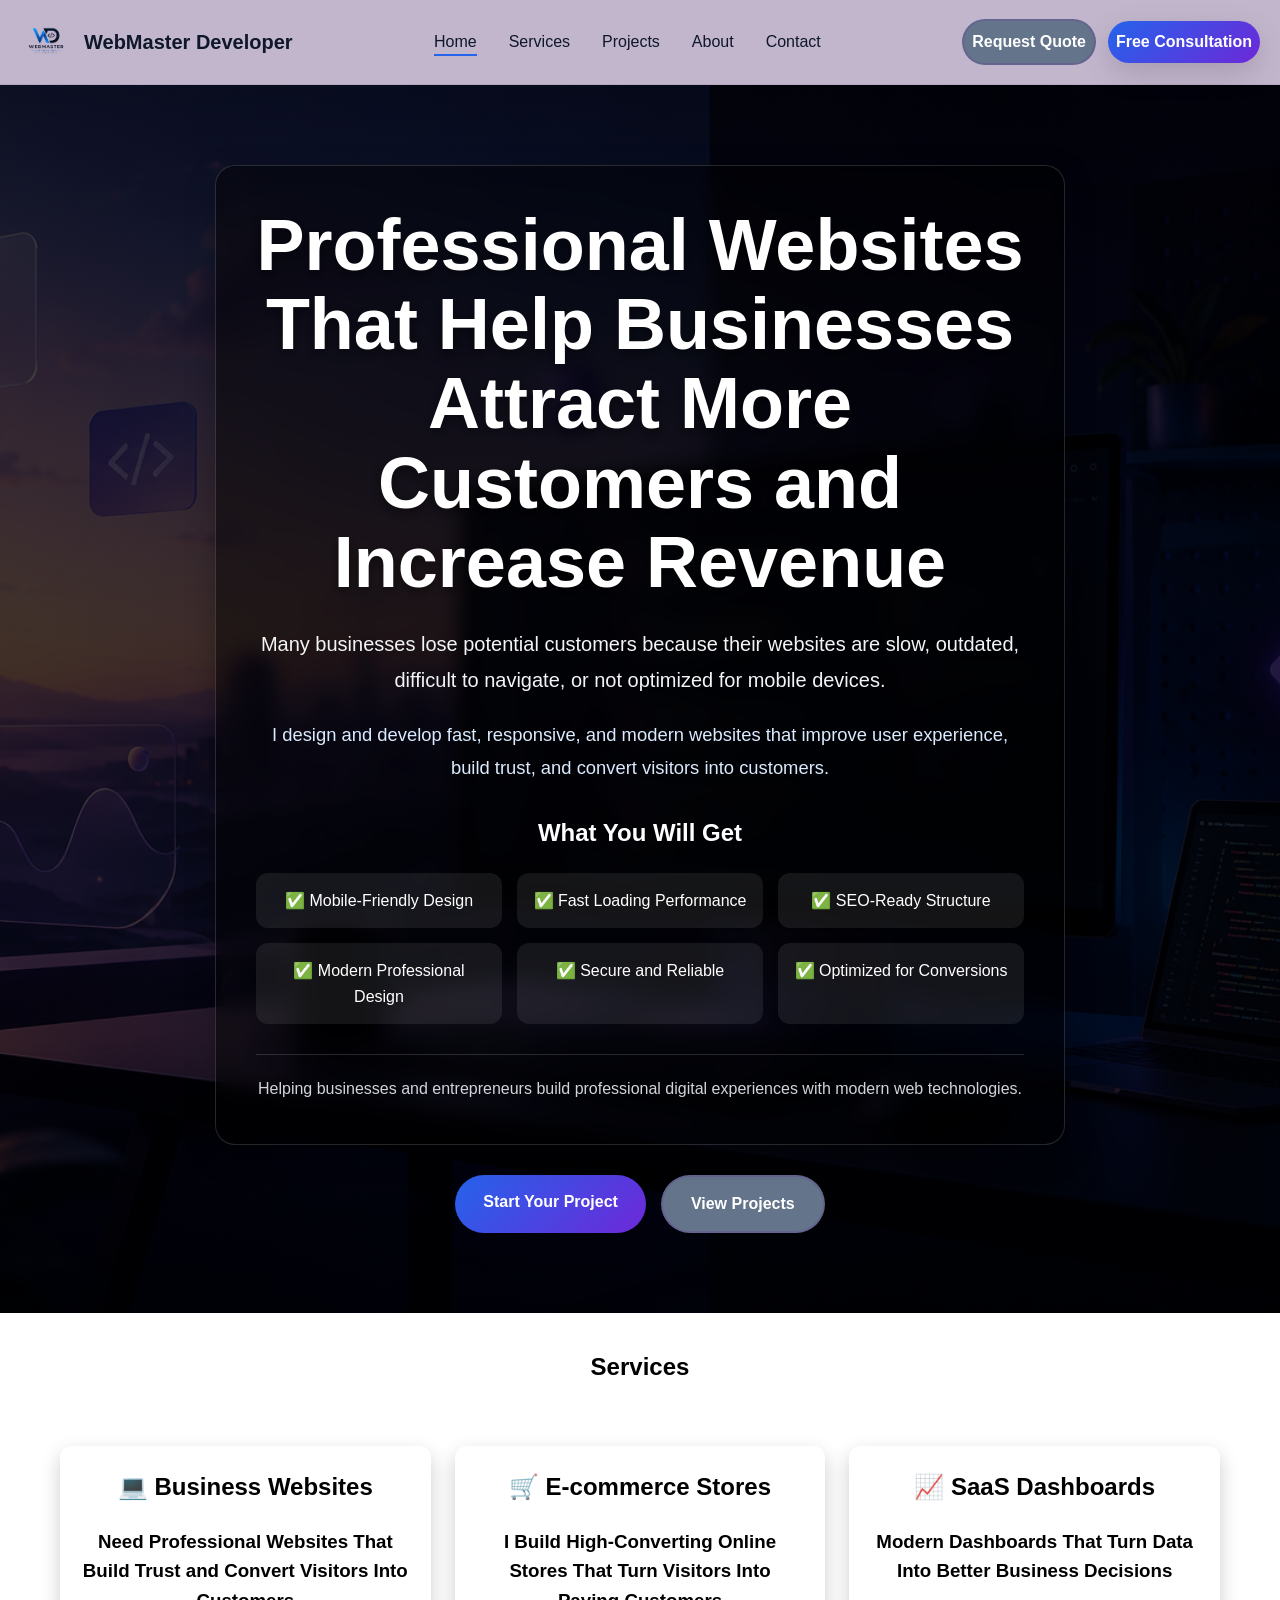
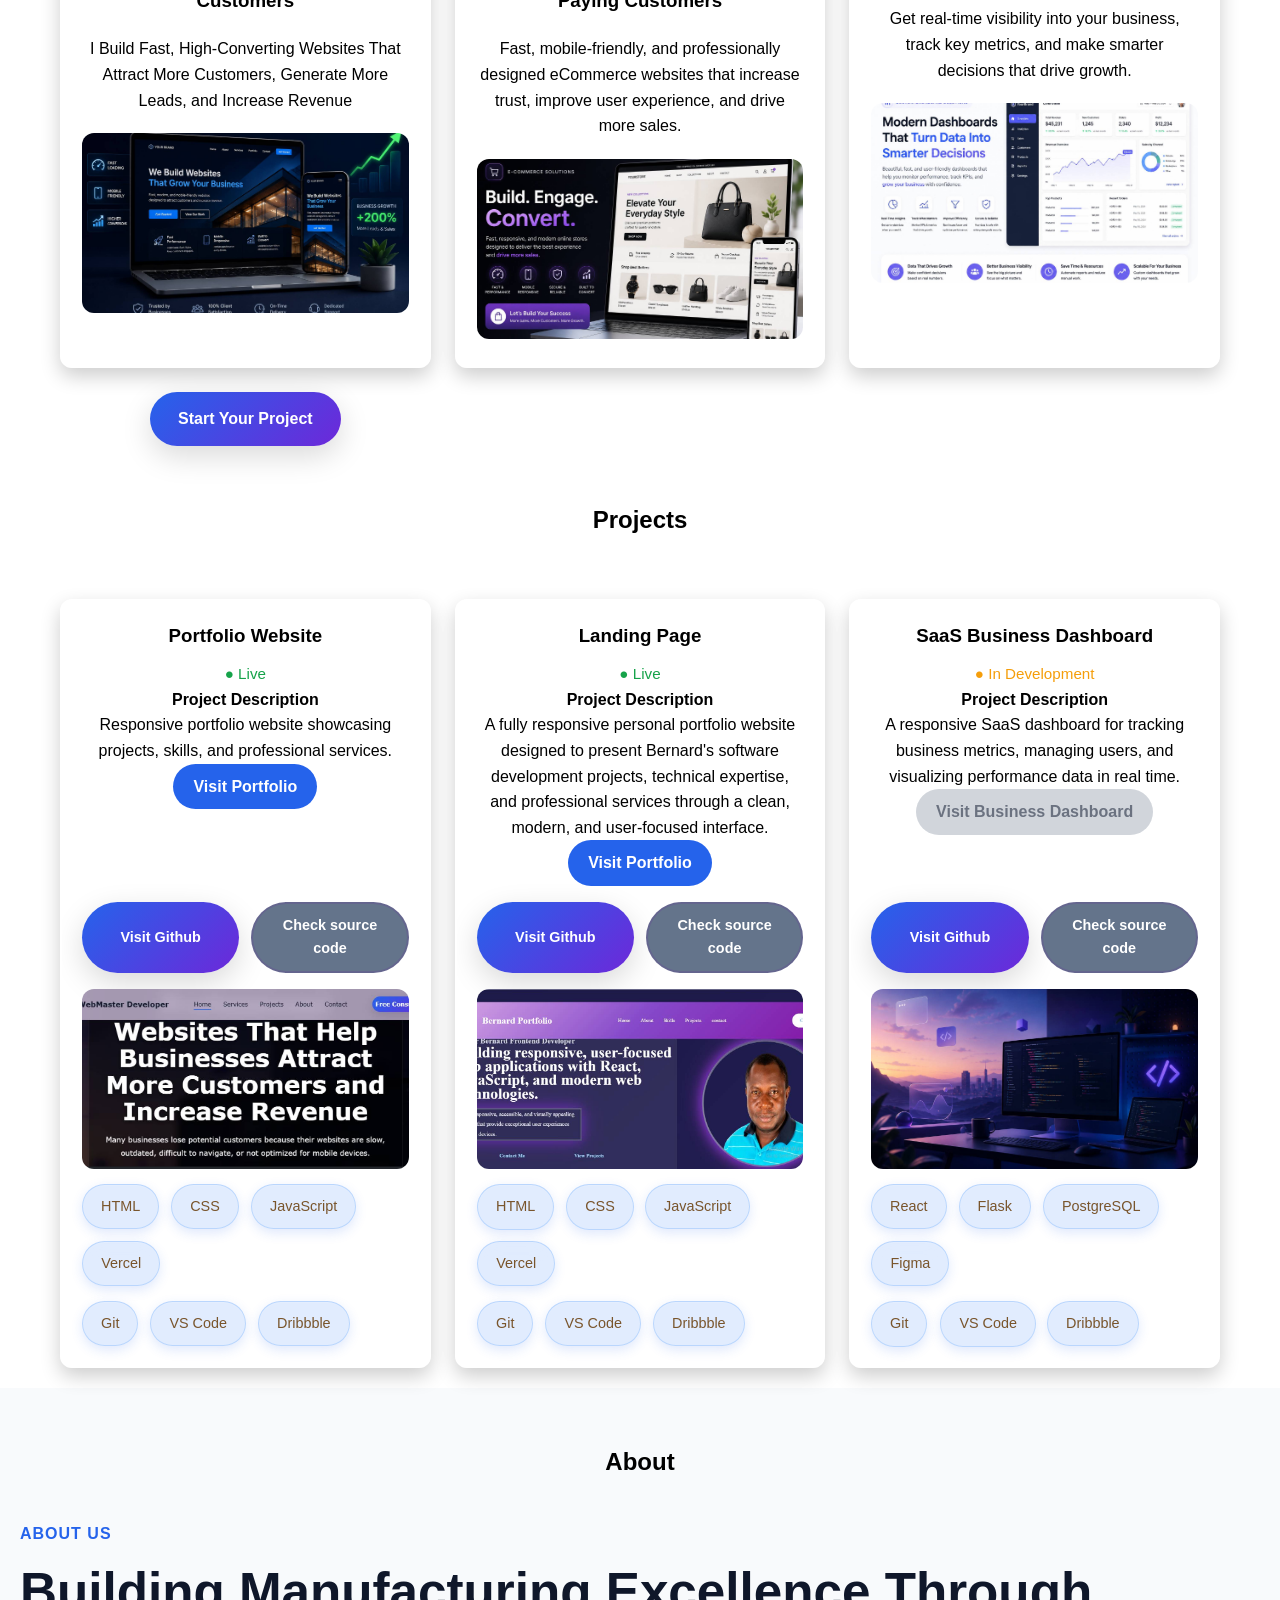
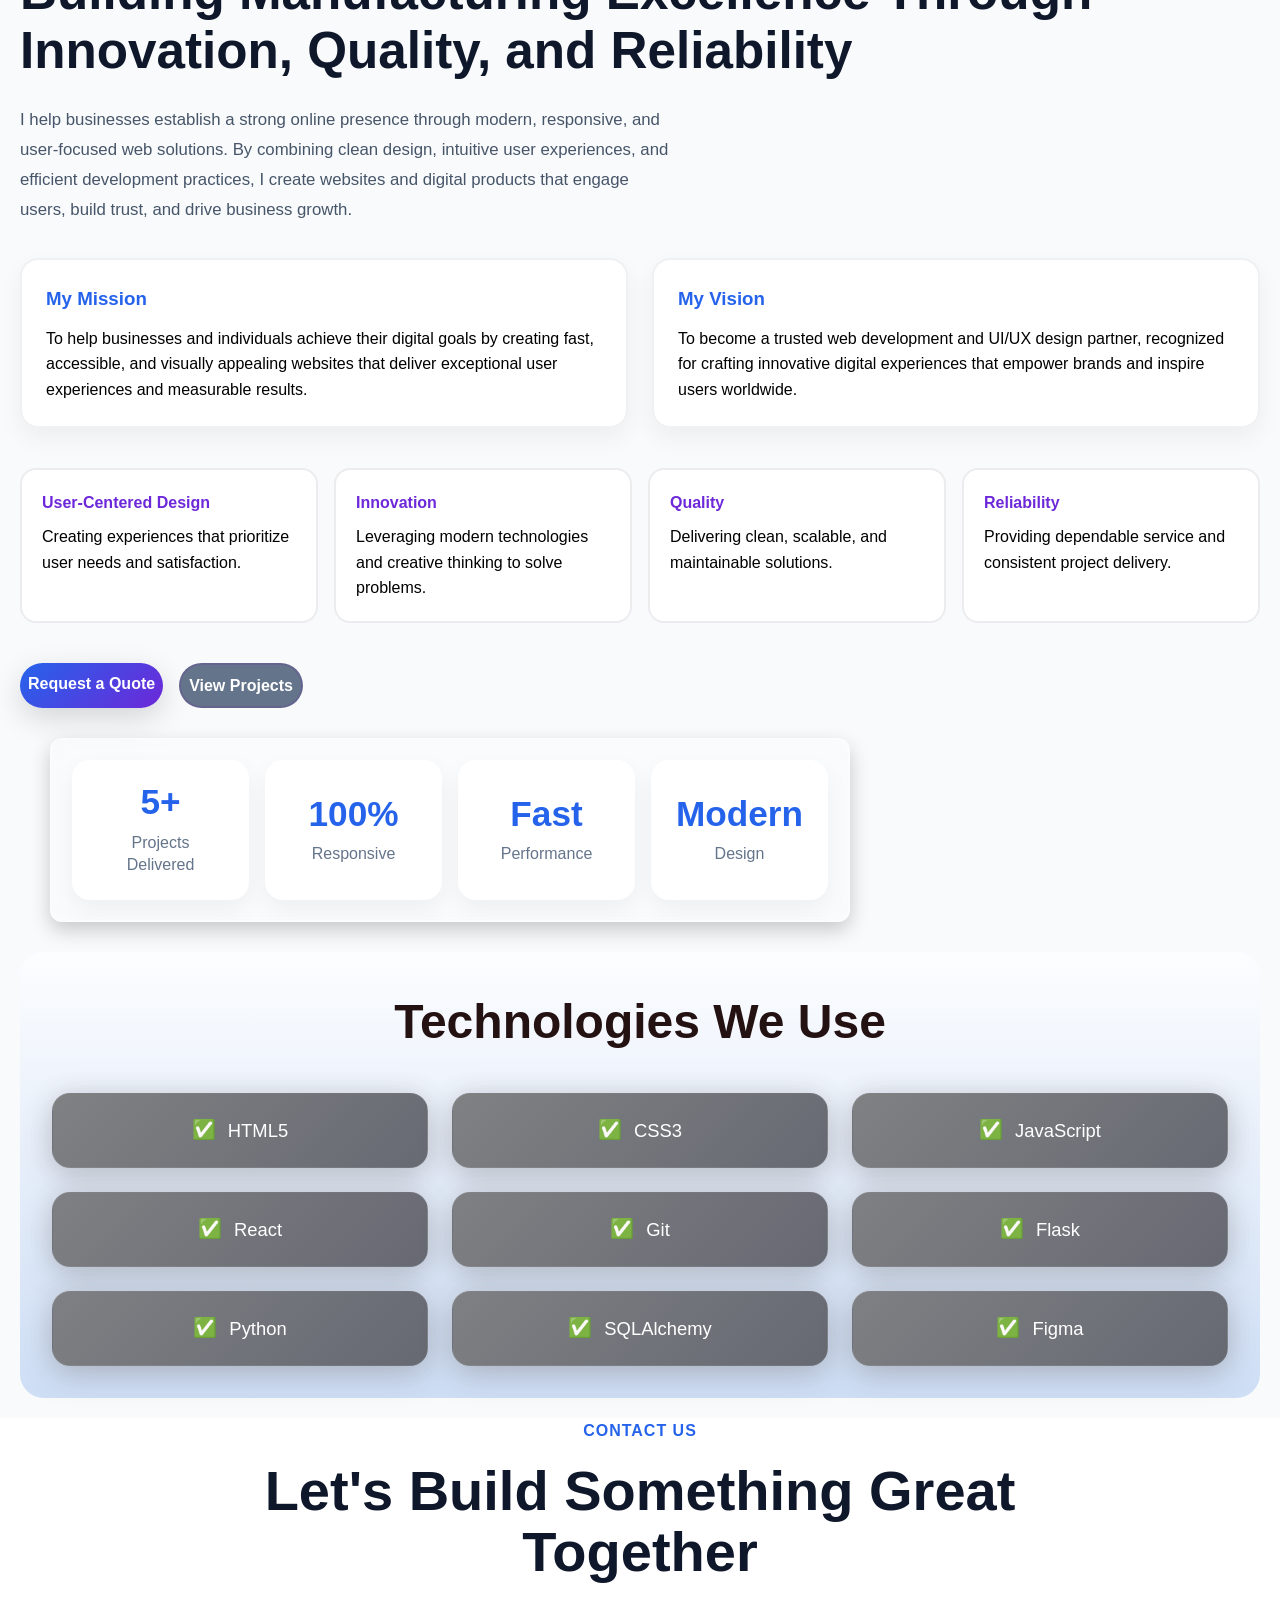
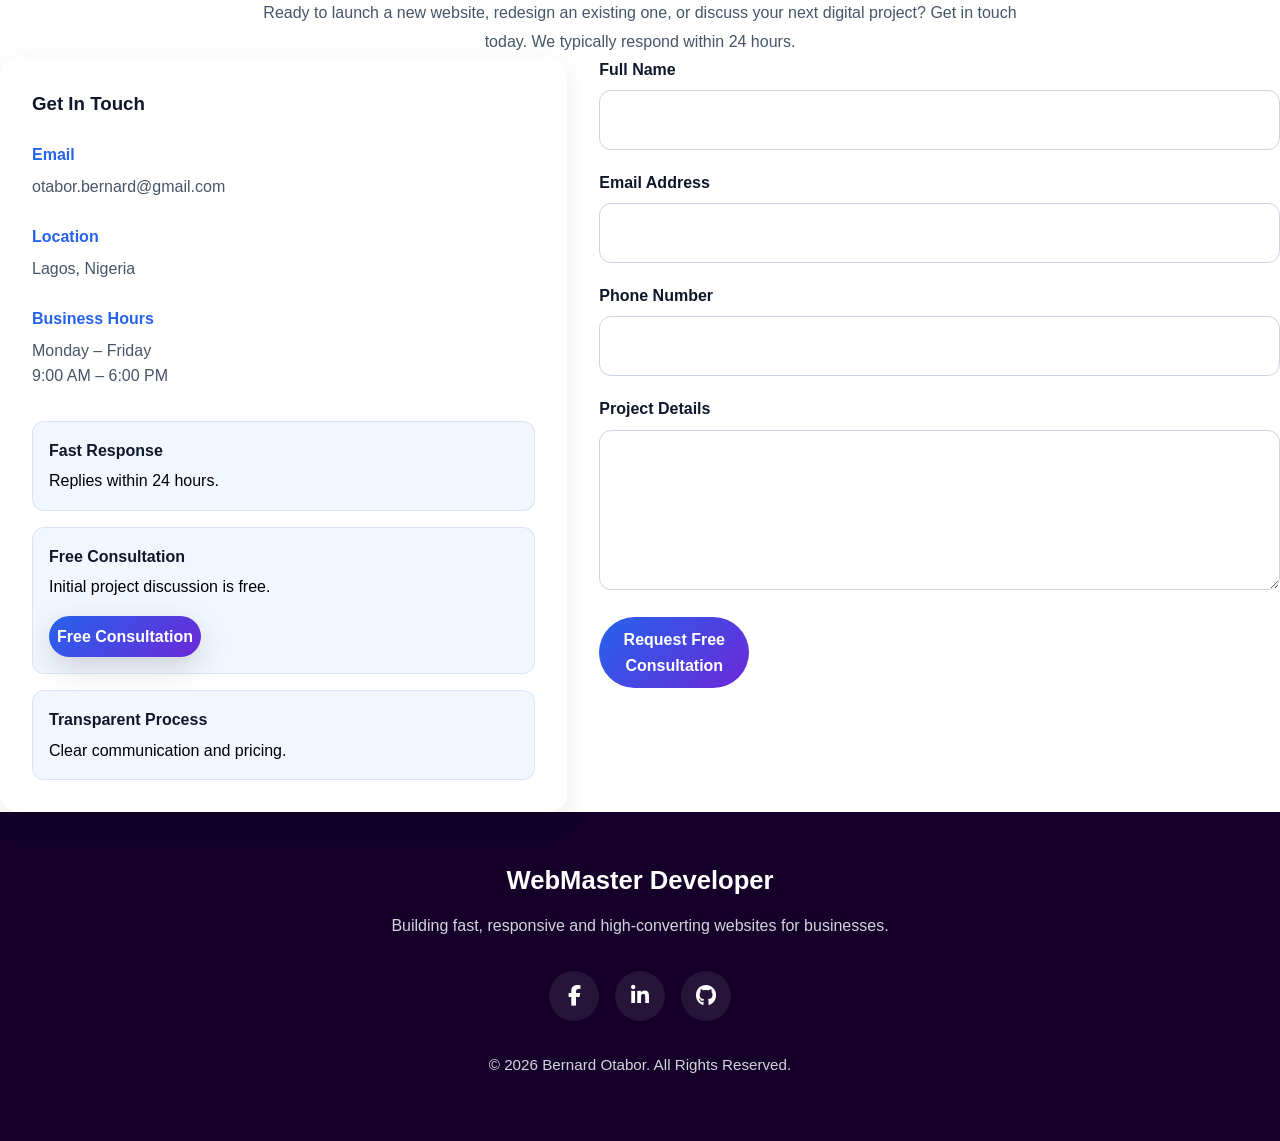
==== commit dfbbe1d8: "update land-portfolio" ====
--- a/index-min.html
+++ b/index-min.html
@@ -1,29 +1,29 @@
 <!DOCTYPE html><html lang="en"><a href="#main-content" class="skip-link">Skip to content
-</a><head><title><Bern-portfolio></Bern-portfolio></title><meta charset="UTF-8"><meta name="viewport" content="width=device-width, initial-scale=1"><title>Bernard Otabor | Frontend Web Developer & Software Engineer</title><meta name="description"
+</a><head><title>Bern-portfolio</title><meta charset="UTF-8"><meta name="viewport" content="width=device-width, initial-scale=1"><title>Bernard Otabor | Frontend Web Developer & Software Engineer</title><meta name="description"
 content="Bernard Otabor is a frontend web developer building responsive websites, SaaS dashboards, landing pages, and business solutions using HTML, CSS, JavaScript, React and modern web technologies."><meta name="keywords"
 content="Bernard Otabor, frontend developer, web developer Nigeria, software engineer, portfolio, HTML, CSS, JavaScript, React"><meta name="author"
 content="Bernard Otabor"><meta name="robots"
 content="index,follow,max-image-preview:large"><meta property="og:title"
 content="Bernard Otabor | Frontend Web Developer"><meta property="og:description"
 content="Responsive websites, business dashboards and modern web applications."><meta property="og:image"
-content="https://yourdomain.com/images/preview.jpg"><meta property="og:url"
-content="https://yourdomain.com"><meta property="og:type"
+content="https://https://otaborbern.github.io/Land-portfolio/images/preview.jpg"><meta property="og:url"
+content="https://https://otaborbern.github.io/Land-portfolio"><meta property="og:type"
 content="website"><meta name="twitter:card"
 content="summary_large_image"><meta name="twitter:title"
 content="Bernard Otabor | Frontend Developer"><meta name="twitter:description"
 content="Responsive websites, business dashboards and modern web applications."><meta name="twitter:image"
-content="https://yourdomain.com/images/preview.jpg"><link rel="apple-touch-icon" sizes="180x180" href="./images/apple-touch-icon.png"><link rel="icon" type="image/png" sizes="32x32" href="./images/favicon-32x32.png"><link rel="icon" type="image/png" sizes="16x16" href="./image/favicon-16x16.png"><link rel="manifest" href="./images/site.webmanifest"><link rel="icon" href="./images/favicon.ico"><link rel="apple-touch-icon" href="./images/apple-touch-icon.png"><link rel="manifest" href="./images/favicon-16x16.png"><link rel="canonical"
-href="https://yourdomain.com/"><link href="style-min.css" rel="stylesheet"><link
+content="https://https://otaborbern.github.io/Land-portfolio/images/preview.jpg"><link rel="apple-touch-icon" sizes="180x180" href="./images/apple-touch-icon.png"><link rel="icon" type="image/png" sizes="32x32" href="./images/favicon-32x32.png"><link rel="icon" type="image/png" sizes="16x16" href="./image/favicon-16x16.png"><link rel="manifest" href="./images/site.webmanifest"><link rel="icon" href="./images/favicon.ico"><link rel="apple-touch-icon" href="./images/apple-touch-icon.png"><link rel="manifest" href="./images/favicon-16x16.png"><link rel="canonical"
+href="https://https://otaborbern.github.io/Land-portfolio/"><link href="style-min.css" rel="stylesheet"><link
 rel="stylesheet"
 href="https://cdnjs.cloudflare.com/ajax/libs/font-awesome/6.7.2/css/all.min.css"><script type="application/ld+json">{
 "@context":"https://schema.org",
 "@type":"Person",
 "name":"Bernard Otabor",
-"url":"https://yourdomain.com",
+"url":"https://https://otaborbern.github.io/Land-portfolio",
 "jobTitle":"Frontend Web Developer",
 "sameAs":[
 "https://github.com/otaborBern",
-"https://linkedin.com/in/yourprofile"
-]} </script></head><body><header class="header"><nav class="navbar" aria-label="Primary Navigation"><a href="#home" class="navbar__brand" aria-label="WebMaster Developer Home"><img src="./c_images/logo.png" alt="WebMaster Developer Logo" class="navbar__logo" ><span class="navbar__brand-name">WebMaster Developer </span></a><ul class="navbar__menu" id="navMenu"><li><a href="#home" class="navbar__link active">Home</a></li><li><a href="#grid-container_service" class="navbar__link">Services</a></li><li><a href="#grid-container" class="navbar__link">Projects</a></li><li><a href="#about" class="navbar__link">About</a></li><li><a href="#contact" class="navbar__link">Contact</a></li></ul><div class="navbar__actions"><a href="https://wa.me/2347033034253?text=Hello%20Bernard%2C%20I%20would%20like%20to%20discuss%20a%20project." target="_blank" rel="noopener noreferrer" class="btn btn--secondary">Request Quote </a><a href="https://wa.me/2347033034253?text=Hello%20Bernard%2C%20I%20would%20like%20to%20discuss%20a%20project." target="_blank" rel="noopener noreferrer" class="btn btn--primary">Free Consultation </a></div><button id="menuToggle" class="navbar__toggle" aria-label="Open navigation menu" aria-expanded="false" aria-controls="navMenu"
+"https://linkedin.com/in/otabor-bernard"
+]} </script></head><body><header class="header"><nav class="navbar" aria-label="Primary Navigation"><a href="#home" class="navbar__brand" aria-label="WebMaster Developer Home"><img src="./images/logo.png" alt="WebMaster Developer Logo" class="navbar__logo" ><span class="navbar__brand-name">WebMaster Developer </span></a><ul class="navbar__menu" id="navMenu"><li><a href="#home" class="navbar__link active">Home</a></li><li><a href="#grid-container_service" class="navbar__link">Services</a></li><li><a href="#grid-container" class="navbar__link">Projects</a></li><li><a href="#about" class="navbar__link">About</a></li><li><a href="#contact" class="navbar__link">Contact</a></li></ul><div class="navbar__actions"><a href="https://wa.me/2347033034253?text=Hello%20Bernard%2C%20I%20would%20like%20to%20discuss%20a%20project." target="_blank" rel="noopener noreferrer" class="btn btn--secondary">Request Quote </a><a href="https://wa.me/2347033034253?text=Hello%20Bernard%2C%20I%20would%20like%20to%20discuss%20a%20project." target="_blank" rel="noopener noreferrer" class="btn btn--primary">Free Consultation </a></div><button id="menuToggle" class="navbar__toggle" aria-label="Open navigation menu" aria-expanded="false" aria-controls="navMenu"
 >☰
-</button></nav></header><main id="main-content"><section id="home"><div class="hero-content"><h1>Professional Websites That Help Businesses Attract More Customers and Increase Revenue </h1><p class="pain-point">Many businesses lose potential customers because their websites are slow, outdated, difficult to navigate, or not optimized for mobile devices. </p><p class="solution">I design and develop fast, responsive, and modern websites that improve user experience, build trust, and convert visitors into customers. </p><div class="benefits"><h2>What You Will Get</h2><ul><li>✅ Mobile-Friendly Design</li><li>✅ Fast Loading Performance</li><li>✅ SEO-Ready Structure</li><li>✅ Modern Professional Design</li><li>✅ Secure and Reliable</li><li>✅ Optimized for Conversions</li></ul></div><div class="trust-signal"><p>Helping businesses and entrepreneurs build professional digital experiences with modern web technologies. </p></div></div><div id="cta1-btn"><a href="https://wa.me/2347033034253?text=Hello%20Bernard%2C%20I%20would%20like%20to%20discuss%20a%20project." target="_blank" rel="noopener noreferrer" class="btn btn--primary">Start Your Project </a><a href="#grid-container" class="btn btn--secondary">View Projects </a></div></section><div class="title-tag"><h2>Services</h2></div><section id="grid-container_service"><div class="card_service"><div class="service-title"><h2>💻 Business Websites</h2><h3>Need Professional Websites That Build Trust and Convert Visitors Into Customers</h3><p>I Build Fast, High-Converting Websites That Attract More Customers, Generate More Leads, and Increase Revenue </p></div><img src="./c_images/biz-min.png" alt="Web developer creating high-converting websites for businesses and entrepreneurs." height="500" width="800" loading="lazing"></div><div class="card_service"><div class="service-title"><h2>🛒 E-commerce Stores</h2><h3>I Build High-Converting Online Stores That Turn Visitors Into Paying Customers</h3><p>Fast, mobile-friendly, and professionally designed eCommerce websites that increase trust, improve user experience, and drive more sales. </p></div><img src="./c_images/ecom-min.png" alt="alt="Modern online store interface designed to convert visitors into paying customers." height="500" weight="800" loading="lazing"></div><div class="card_service"><div class="service-title"><h2>📈 SaaS Dashboards</h2><h3>Modern Dashboards That Turn Data Into Better Business Decisions</h3><p>Get real-time visibility into your business, track key metrics, and make smarter decisions that drive growth.</p></div><img src="./c_images/data-min.png" alt="SaaS Dashboard showing data for better decision" height="500" width="800" loading="lazing"></div><div id="cta-btn"><a href="https://wa.me/2347033034253?text=Hello%20Bernard%2C%20I%20would%20like%20to%20discuss%20a%20project." target="_blank" rel="noopener noreferrer" class="btn btn--primary">Start Your Project </a></div></section><section id="project"><div class="title-tag"><h2>Projects</h2></div><div id="grid-container"><div class="card"><div class="project-title"><h3>Portfolio Website</h3><span class="status live">● Live</span><h4>Project Description</h4><p>Responsive portfolio website showcasing projects, skills, and professional services. </p><a href="https://otaborbern.github.io/pro-portfolio/#main-content" target="_blank" rel="noopener noreferrer" class="project-btn">Visit Portfolio </a></div><div class="gitcode_actions"><a href="https://github.com/otaborBern/pro-portfolio" target="_blank" rel="noopener noreferrer" class="btn btn--primary">Visit Github </a><a href="https://github.com/otaborBern/pro-portfolio" target="_blank" rel="noopener noreferrer" class="btn btn--secondary">Check source code </a></div><img src="./c_images/port2-min.png" alt="Portfolio Website showing Bernard services and skills" height="500" width="800" loading"lazing" ><div class="tech-use"><span>HTML</span><span>CSS</span><span>JavaScript</span><span>Vercel</span></div><div class="tool-use"><span>Git</span><span>VS Code</span><span>Dribbble</span></div></div><div class="card"><div class="project-title"><h3>Landing Page</h3><span class="status live">● Live</span><h4>Project Description</h4><p>A fully responsive personal portfolio website designed to present Bernard's software development projects, technical expertise, and professional services through a clean, modern, and user-focused interface. </p><a href="#home" target="_blank" rel="noopener noreferrer" class="project-btn">Visit Portfolio </a></div><div class="gitcode_actions"><a href="https://github.com/otaborBern/pro-portfolio" target="_blank" rel="noopener noreferrer" class="btn btn--primary">Visit Github </a><a href="https://github.com/otaborBern/pro-portfolio" target="_blank" rel="noopener noreferrer" class="btn btn--secondary">Check source code </a></div><img src="./c_images/port1-min.png" alt="Portfolio Website" height="500" width="800" loading"lazing"><div class="tech-use"><span>HTML</span><span>CSS</span><span>JavaScript</span><span>Vercel</span></div><div class="tool-use"><span>Git</span><span>VS Code</span><span>Dribbble</span></div></div><div class="card"><div class="project-title"><h3>SaaS Business Dashboard</h3><span class="status building">● In Development</span><h4>Project Description</h4><p>A responsive SaaS dashboard for tracking business metrics, managing users, and visualizing performance data in real time. </p><a href="aria-disabled="true" class="project-btn disabled">Visit Business Dashboard </a></div><div class="gitcode_actions"><a href="aria-disabled="true" class="btn btn--primary disabled">Visit Github </a><a href="aria-disabled="true"" class="btn btn--secondary disabled">Check source code </a></div><img src="./c_images/b-image-min.png" alt="Dashboard" height="500" width="800" loading="lazing"><div class="tech-use"><span>React</span><span>Flask</span><span>PostgreSQL</span><span>Figma</span></div><div class="tool-use"><span>Git</span><span>VS Code</span><span>Dribbble</span></div></div><div class="card hidden"><div class="project-title"><h3>Tutoring Platform</h3><span class="status upcoming">● Planned</span></p><h4>Project Description</h4><p>A tutoring platform that allows students to book lessons, access learning resources, and connect with qualified tutors online. </p><a href="#" class="project-btn disabled">Visit Tutoring Platform </a></div><div class="gitcode_actions"><a href="#" class="btn btn--primary">Visit Github </a><a href="#" class="btn btn--secondary">Check source code </a></div><img src="./c_images/b-image-min.png" alt="Tutoring"><div class="tech-use"><span>React</span><span>Flask</span><span>PostgreSQL</span><span>Figma</span></div><div class="tool-use"><span>Git</span><span>VS Code</span><span>Dribbble</span></div></div><div class="card hidden"><div class="project-title"><h3>e-commerce platform</h3><p class="status building">📅 Upcoming </p><h4>Project Description</h4><p>A website showing e-commerce platform</p><a href="#" class="project-btn disabled">Visit e-commerce platform </a></div><div class="gitcode_actions"><a href="#" class="btn btn--primary disabled">Visit Github </a><a href="#" class="btn btn--secondary disabled">Check source code </a></div><img src="./c_images/b-image-min.png" alt="e-commerce"><div class="tech-use"><span>React</span><span>Flask</span><span>PostgreSQL</span><span>Figma</span></div><div class="tool-use"><span>Git</span><span>VS Code</span><span>Dribbble</span></div></div><div class="card hidden"><div class="project-title"><h3>SaaS Email</h3><p class="status building">📅 Upcoming </p><h4>Project Description</h4><p>A website showing SaaS Email</p><a href="#" class="project-btn disabled">Visit SaaS Email </a></div><div class="gitcode_actions"><a href="#" class="btn btn--primary disabled">Visit Github </a><a href="#" class="btn btn--secondary disabled">Check source code </a></div><img src="./c_images/b-image-min.png" alt="SaaS Email"><div class="tech-use"><span>React</span><span>Flask</span><span>PostgreSQL</span><span>Figma</span></div><div class="tool-use"><span>Git</span><span>VS Code</span><span>Dribbble</span></div></div></div></section><section id="about"><div class="about"><div class="title-tag"><h2>About</h2></div><div class="about__content"><span class="about__label">About Us </span><h2 class="about__title" id="about-title">Building Manufacturing Excellence Through Innovation, Quality, and Reliability </h2><p class="about__description">I help businesses establish a strong online presence through modern, responsive, and user-focused web solutions. By combining clean design, intuitive user experiences, and efficient development practices, I create websites and digital products that engage users, build trust, and drive business growth. </p><div class="about__statements"><article class="about__card"><h3>My Mission</h3><p>To help businesses and individuals achieve their digital goals by creating fast, accessible, and visually appealing websites that deliver exceptional user experiences and measurable results. </p></article><article class="about__card"><h3>My Vision</h3><p>To become a trusted web development and UI/UX design partner, recognized for crafting innovative digital experiences that empower brands and inspire users worldwide. </p></article></div><div class="about__values"><div class="value-card"><h4>User-Centered Design</h4><p>Creating experiences that prioritize user needs and satisfaction.</p></div><div class="value-card"><h4>Innovation</h4><p>Leveraging modern technologies and creative thinking to solve problems.</p></div><div class="value-card"><h4>Quality</h4><p>Delivering clean, scalable, and maintainable solutions.</p></div><div class="value-card"><h4>Reliability</h4><p>Providing dependable service and consistent project delivery.</p></div></div><div class="about__actions"><a href="https://wa.me/2347033034253?text=Hello%20Bernard%2C%20I%20would%20like%20to%20discuss%20a%20project." target="_blank" rel="noopener noreferrer" class="btn btn--primary">Request a Quote </a><a href="#grid-container" class="btn btn--secondary">View Projects </a></div><div class="about_card"><div class="stat-card"><h3>5+</h3><p>Projects Delivered</p></div><div class="stat-card"><h3>100%</h3><p>Responsive</p></div><div class="stat-card"><h3>Fast</h3><p>Performance</p></div><div class="stat-card"><h3>Modern</h3><p>Design</p></div></div><div class="about__expertise"><h3>Technologies We Use</h3><ul class="expertise-list"><li><span class="tech-icon">✅</span><span>HTML5</span></li><li><span class="tech-icon">✅</span><span>CSS3</span></li><li><span class="tech-icon">✅</span><span>JavaScript</span></li><li><span class="tech-icon">✅</span><span>React</span></li><li><span class="tech-icon">✅</span><span>Git</span></li><li><span class="tech-icon">✅</span><span>Flask</span></li><li><span class="tech-icon">✅</span><span>Python</span></li><li><span class="tech-icon">✅</span><span>SQLAlchemy</span></li><li><span class="tech-icon">✅</span><span>Figma</span></li></ul></div></div></section><section id="contact"><div class="contact__container"><div class="contact__header"><span class="contact__label">Contact Us </span><h2 class="contact__title" id="contact-title">Let's Build Something Great Together </h2><p class="contact__description">Ready to launch a new website, redesign an existing one, or discuss your next digital project? Get in touch today. We typically respond within 24 hours. </p></div><div class="contact__content"><aside class="contact__info"><h3>Get In Touch</h3><div class="contact__item"><h4>Email</h4><a href="mailto:otabor.bernard@gmail.com">otabor.bernard@gmail.com </a></div><div class="contact__item"><h4>Location</h4><p>Lagos, Nigeria </p></div><div class="contact__item"><h4>Business Hours</h4><p>Monday – Friday<br>9:00 AM – 6:00 PM </p></div><div class="contact__trust"><div class="trust-card"><strong>Fast Response</strong>Replies within 24 hours. </div><div class="trust-card"><strong>Free Consultation</strong>Initial project discussion is free. <a href="https://wa.me/2347033034253?text=Hello%20Bernard%2C%20I%20would%20like%20to%20discuss%20a%20project." target="_blank" rel="noopener noreferrer" class="btn btn--primary">Free Consultation </a></div><div class="trust-card"><strong>Transparent Process</strong>Clear communication and pricing. </div></div></aside><div class="contact__form"><h3>Request a Consultation</h3><form><div class="form-group"><label for="name">Full Name </label><input type="text" id="name" name="name" placeholder="John Doe" required></div><div class="form-group"><label for="email">Email Address </label><input type="email" id="email" name="email" placeholder="john@example.com" required></div><div class="form-group"><label for="phone">Phone Number </label><input type="tel" id="phone" name="phone" placeholder="+234 XXX XXX XXXX"></div><div class="form-group"><label for="message">Project Details </label><textarea id="message" name="message" placeholder="Tell us about your project..." required></textarea></div><button type="submit" class="contact__btn">Request Free Consultation </button></form></div></div></div></section></main><footer class="footer"><h3>WebMaster Developer</h3><p>Building fast, responsive and high-converting websites for businesses. </p><div class="footer__social"><a href="https://facebook.com/OtaborBernard" target="_blank" rel="noopener noreferrer" aria-label="Facebook"><i class="fa-brands fa-facebook-f"></i></a><a href="https://linkedin.com/in/bernard-otabor" target="_blank" rel="noopener noreferrer" aria-label="LinkedIn"><i class="fa-brands fa-linkedin-in"></i></a><a href="https://github.com/otaborBern" target="_blank" rel="noopener noreferrer" aria-label="GitHub"><i class="fa-brands fa-github"></i></a></div><p class="footer__copyright">© 2026 Bernard Otabor. All Rights Reserved. </p></footer><script src="script.js"></script></body></html>+</button></nav></header><main id="main-content"><section id="home"><div class="hero-content"><h1>Professional Websites That Help Businesses Attract More Customers and Increase Revenue </h1><p class="pain-point">Many businesses lose potential customers because their websites are slow, outdated, difficult to navigate, or not optimized for mobile devices. </p><p class="solution">I design and develop fast, responsive, and modern websites that improve user experience, build trust, and convert visitors into customers. </p><div class="benefits"><h2>What You Will Get</h2><ul><li>✅ Mobile-Friendly Design</li><li>✅ Fast Loading Performance</li><li>✅ SEO-Ready Structure</li><li>✅ Modern Professional Design</li><li>✅ Secure and Reliable</li><li>✅ Optimized for Conversions</li></ul></div><div class="trust-signal"><p>Helping businesses and entrepreneurs build professional digital experiences with modern web technologies. </p></div></div><div id="cta1-btn"><a href="https://wa.me/2347033034253?text=Hello%20Bernard%2C%20I%20would%20like%20to%20discuss%20a%20project." target="_blank" rel="noopener noreferrer" class="btn btn--primary">Start Your Project </a><a href="#grid-container" class="btn btn--secondary">View Projects </a></div></section><div class="title-tag"><h2>Services</h2></div><section id="grid-container_service"><div class="card_service"><div class="service-title"><h2>💻 Business Websites</h2><h3>Need Professional Websites That Build Trust and Convert Visitors Into Customers</h3><p>I Build Fast, High-Converting Websites That Attract More Customers, Generate More Leads, and Increase Revenue </p></div><img src="./images/biz-min.png" alt="Web developer creating high-converting websites for businesses and entrepreneurs." height="500" width="800" loading="lazing"></div><div class="card_service"><div class="service-title"><h2>🛒 E-commerce Stores</h2><h3>I Build High-Converting Online Stores That Turn Visitors Into Paying Customers</h3><p>Fast, mobile-friendly, and professionally designed eCommerce websites that increase trust, improve user experience, and drive more sales. </p></div><img src="./images/ecom-min.png" alt="alt="Modern online store interface designed to convert visitors into paying customers." height="500" weight="800" loading="lazing"></div><div class="card_service"><div class="service-title"><h2>📈 SaaS Dashboards</h2><h3>Modern Dashboards That Turn Data Into Better Business Decisions</h3><p>Get real-time visibility into your business, track key metrics, and make smarter decisions that drive growth.</p></div><img src="./images/data-min.png" alt="SaaS Dashboard showing data for better decision" height="500" width="800" loading="lazing"></div><div id="cta-btn"><a href="https://wa.me/2347033034253?text=Hello%20Bernard%2C%20I%20would%20like%20to%20discuss%20a%20project." target="_blank" rel="noopener noreferrer" class="btn btn--primary">Start Your Project </a></div></section><section id="project"><div class="title-tag"><h2>Projects</h2></div><div id="grid-container"><div class="card"><div class="project-title"><h3>Portfolio Website</h3><span class="status live">● Live</span><h4>Project Description</h4><p>Responsive portfolio website showcasing projects, skills, and professional services. </p><a href="https://otaborbern.github.io/pro-portfolio/#main-content" target="_blank" rel="noopener noreferrer" class="project-btn">Visit Portfolio </a></div><div class="gitcode_actions"><a href="https://github.com/otaborBern/pro-portfolio" target="_blank" rel="noopener noreferrer" class="btn btn--primary">Visit Github </a><a href="https://github.com/otaborBern/pro-portfolio" target="_blank" rel="noopener noreferrer" class="btn btn--secondary">Check source code </a></div><img src="./images/port2-min.png" alt="Portfolio Website showing Bernard services and skills" height="500" width="800" loading"lazing" ><div class="tech-use"><span>HTML</span><span>CSS</span><span>JavaScript</span><span>Vercel</span></div><div class="tool-use"><span>Git</span><span>VS Code</span><span>Dribbble</span></div></div><div class="card"><div class="project-title"><h3>Landing Page</h3><span class="status live">● Live</span><h4>Project Description</h4><p>A fully responsive personal portfolio website designed to present Bernard's software development projects, technical expertise, and professional services through a clean, modern, and user-focused interface. </p><a href="#home" target="_blank" rel="noopener noreferrer" class="project-btn">Visit Portfolio </a></div><div class="gitcode_actions"><a href="https://github.com/otaborBern/pro-portfolio" target="_blank" rel="noopener noreferrer" class="btn btn--primary">Visit Github </a><a href="https://github.com/otaborBern/pro-portfolio" target="_blank" rel="noopener noreferrer" class="btn btn--secondary">Check source code </a></div><img src="./images/port1-min.png" alt="Portfolio Website" height="500" width="800" loading"lazing"><div class="tech-use"><span>HTML</span><span>CSS</span><span>JavaScript</span><span>Vercel</span></div><div class="tool-use"><span>Git</span><span>VS Code</span><span>Dribbble</span></div></div><div class="card"><div class="project-title"><h3>SaaS Business Dashboard</h3><span class="status building">● In Development</span><h4>Project Description</h4><p>A responsive SaaS dashboard for tracking business metrics, managing users, and visualizing performance data in real time. </p><a href="aria-disabled="true" class="project-btn disabled">Visit Business Dashboard </a></div><div class="gitcode_actions"><a href="aria-disabled="true" class="btn btn--primary disabled">Visit Github </a><a href="aria-disabled="true"" class="btn btn--secondary disabled">Check source code </a></div><img src="./images/b-image-min.png" alt="Dashboard" height="500" width="800" loading="lazing"><div class="tech-use"><span>React</span><span>Flask</span><span>PostgreSQL</span><span>Figma</span></div><div class="tool-use"><span>Git</span><span>VS Code</span><span>Dribbble</span></div></div><div class="card hidden"><div class="project-title"><h3>Tutoring Platform</h3><span class="status upcoming">● Planned</span></p><h4>Project Description</h4><p>A tutoring platform that allows students to book lessons, access learning resources, and connect with qualified tutors online. </p><a href="#" class="project-btn disabled">Visit Tutoring Platform </a></div><div class="gitcode_actions"><a href="#" class="btn btn--primary">Visit Github </a><a href="#" class="btn btn--secondary">Check source code </a></div><img src="./images/b-image-min.png" alt="Tutoring"><div class="tech-use"><span>React</span><span>Flask</span><span>PostgreSQL</span><span>Figma</span></div><div class="tool-use"><span>Git</span><span>VS Code</span><span>Dribbble</span></div></div><div class="card hidden"><div class="project-title"><h3>e-commerce platform</h3><p class="status building">📅 Upcoming </p><h4>Project Description</h4><p>A website showing e-commerce platform</p><a href="#" class="project-btn disabled">Visit e-commerce platform </a></div><div class="gitcode_actions"><a href="#" class="btn btn--primary disabled">Visit Github </a><a href="#" class="btn btn--secondary disabled">Check source code </a></div><img src="./images/b-image-min.png" alt="e-commerce"><div class="tech-use"><span>React</span><span>Flask</span><span>PostgreSQL</span><span>Figma</span></div><div class="tool-use"><span>Git</span><span>VS Code</span><span>Dribbble</span></div></div><div class="card hidden"><div class="project-title"><h3>SaaS Email</h3><p class="status building">📅 Upcoming </p><h4>Project Description</h4><p>A website showing SaaS Email</p><a href="#" class="project-btn disabled">Visit SaaS Email </a></div><div class="gitcode_actions"><a href="#" class="btn btn--primary disabled">Visit Github </a><a href="#" class="btn btn--secondary disabled">Check source code </a></div><img src="./images/b-image-min.png" alt="SaaS Email"><div class="tech-use"><span>React</span><span>Flask</span><span>PostgreSQL</span><span>Figma</span></div><div class="tool-use"><span>Git</span><span>VS Code</span><span>Dribbble</span></div></div></div></section><section id="about"><div class="about"><div class="title-tag"><h2>About</h2></div><div class="about__content"><span class="about__label">About Us </span><h2 class="about__title" id="about-title">Building Manufacturing Excellence Through Innovation, Quality, and Reliability </h2><p class="about__description">I help businesses establish a strong online presence through modern, responsive, and user-focused web solutions. By combining clean design, intuitive user experiences, and efficient development practices, I create websites and digital products that engage users, build trust, and drive business growth. </p><div class="about__statements"><article class="about__card"><h3>My Mission</h3><p>To help businesses and individuals achieve their digital goals by creating fast, accessible, and visually appealing websites that deliver exceptional user experiences and measurable results. </p></article><article class="about__card"><h3>My Vision</h3><p>To become a trusted web development and UI/UX design partner, recognized for crafting innovative digital experiences that empower brands and inspire users worldwide. </p></article></div><div class="about__values"><div class="value-card"><h4>User-Centered Design</h4><p>Creating experiences that prioritize user needs and satisfaction.</p></div><div class="value-card"><h4>Innovation</h4><p>Leveraging modern technologies and creative thinking to solve problems.</p></div><div class="value-card"><h4>Quality</h4><p>Delivering clean, scalable, and maintainable solutions.</p></div><div class="value-card"><h4>Reliability</h4><p>Providing dependable service and consistent project delivery.</p></div></div><div class="about__actions"><a href="https://wa.me/2347033034253?text=Hello%20Bernarzd%2C%20I%20would%20like%20to%20discuss%20a%20project." target="_blank" rel="noopener noreferrer" class="btn btn--primary">Request a Quote </a><a href="#grid-container" class="btn btn--secondary">View Projects </a></div><div class="about_card"><div class="stat-card"><h3>5+</h3><p>Projects Delivered</p></div><div class="stat-card"><h3>100%</h3><p>Responsive</p></div><div class="stat-card"><h3>Fast</h3><p>Performance</p></div><div class="stat-card"><h3>Modern</h3><p>Design</p></div></div><div class="about__expertise"><h3>Technologies We Use</h3><ul class="expertise-list"><li><span class="tech-icon">✅</span><span>HTML5</span></li><li><span class="tech-icon">✅</span><span>CSS3</span></li><li><span class="tech-icon">✅</span><span>JavaScript</span></li><li><span class="tech-icon">✅</span><span>React</span></li><li><span class="tech-icon">✅</span><span>Git</span></li><li><span class="tech-icon">✅</span><span>Flask</span></li><li><span class="tech-icon">✅</span><span>Python</span></li><li><span class="tech-icon">✅</span><span>SQLAlchemy</span></li><li><span class="tech-icon">✅</span><span>Figma</span></li></ul></div></div></section><section id="contact"><div class="contact__container"><div class="contact__header"><span class="contact__label">Contact Us </span><h2 class="contact__title" id="contact-title">Let's Build Something Great Together </h2><p class="contact__description">Ready to launch a new website, redesign an existing one, or discuss your next digital project? Get in touch today. We typically respond within 24 hours. </p></div><div class="contact__content"><aside class="contact__info"><h3>Get In Touch</h3><div class="contact__item"><h4>Email</h4><a href="mailto:otabor.bernard@gmail.com">otabor.bernard@gmail.com </a></div><div class="contact__item"><h4>Location</h4><p>Lagos, Nigeria </p></div><div class="contact__item"><h4>Business Hours</h4><p>Monday – Friday<br>9:00 AM – 6:00 PM </p></div><div class="contact__trust"><div class="trust-card"><strong>Fast Response</strong>Replies within 24 hours. </div><div class="trust-card"><strong>Free Consultation</strong>Initial project discussion is free. <a href="https://wa.me/2347033034253?text=Hello%20Bernard%2C%20I%20would%20like%20to%20discuss%20a%20project." target="_blank" rel="noopener noreferrer" class="btn btn--primary">Free Consultation </a></div><div class="trust-card"><strong>Transparent Process</strong>Clear communication and pricing. </div></div></aside><form id="contact-form" action="https://api.web3forms.com/submit" method="POST"><input type="hidden" name="access_key" value="c2ed1945-bfc1-40e4-a077-d452e4d50bd7"><input type="checkbox" name="botcheck" style="display:none;"><div class="form-group"><label>Full Name</label><input type="text" name="name" required></div><div class="form-group"><label>Email Address</label><input type="email" name="email" required></div><div class="form-group"><label>Phone Number</label><input type="tel" name="phone"></div><div class="form-group"><label>Project Details</label><textarea name="message" required></textarea></div><button type="submit" class="contact__btn">Request Free Consultation </button><p id="result"></p></form></div></div></div></section></main><footer class="footer"><h3>WebMaster Developer</h3><p>Building fast, responsive and high-converting websites for businesses. </p><div class="footer__social"><a href="https://facebook.com/OtaborBernard" target="_blank" rel="noopener noreferrer" aria-label="Facebook"><i class="fa-brands fa-facebook-f"></i></a><a href="https://linkedin.com/in/bernard-otabor" target="_blank" rel="noopener noreferrer" aria-label="LinkedIn"><i class="fa-brands fa-linkedin-in"></i></a><a href="https://github.com/otaborBern" target="_blank" rel="noopener noreferrer" aria-label="GitHub"><i class="fa-brands fa-github"></i></a></div><p class="footer__copyright">© 2026 Bernard Otabor. All Rights Reserved. </p></footer><script src="script.js"></script></body></html>
--- a/style-min.css
+++ b/style-min.css
@@ -1 +1 @@
-:root{--clr-bg:#f8fafc;--clr-text:#475569;--clr-primary:#2563eb;--clr-secondary:#6d28d9;--clr-accent:#64748b;--clr-white:#ffffff;--clr-dark:#0f172a;--clr-border:rgba(255,255,255,.15);--font-primary:Inter,Verdana,Geneva,Tahoma,sans-serif;--radius-sm:8px;--radius-md:12px;--radius-lg:18px;--radius-pill:999px;--shadow-sm:0 4px 10px rgba(0,0,0,.08);--shadow:0 10px 30px rgba(0,0,0,.08);--shadow-lg:0 10px 30px rgba(0,0,0,.15);--transition:all .25s ease;--container:1440px}html{scroll-behavior:smooth}.skip-link{position:absolute;top:-50px;left:20px;background:#2563eb;color:#fff;padding:12px 20px;text-decoration:none;border-radius:8px;z-index:10000}.skip-link:focus{top:20px}*,*::before,*::after{margin:0;padding:0;box-sizing:border-box;line-height:1.6}body{font-family:var(--font-primary)}.btn{text-decoration:none;padding:.85rem 1.2rem;border-radius:var(--radius-pill);font-weight:600;transition:var(--transition)}.btn--secondary{border:2px solid rgba(105,19,161,.15);color:var(--clr-white);background:var(--clr-accent)}.btn--secondary:hover{background:rgba(5,148,141,.08)}.btn--primary{background:linear-gradient(135deg,var(--clr-primary),var(--clr-secondary));color:var(--clr-white);box-shadow:var(--shadow-lg)}.btn--primary:hover{transform:translateY(-2px)}@media(min-width:1024px){.btn{padding:.8rem;flex-wrap:nowrap}}@media(min-width:768px){.btn{padding:.5rem;flex-wrap:nowrap}}.header{position:sticky;top:0;z-index:999;backdrop-filter:blur(18px);background:rgba(186,172,199,.88);border-bottom:1px solid rgba(15,23,42,.08)}.navbar{max-width:var(--container);margin-inline:auto;padding:1rem 1.25rem;display:flex;align-items:center;justify-content:space-between;gap:1rem}.navbar__brand{display:flex;align-items:center;gap:.75rem;text-decoration:none}.navbar__logo{width:52px;height:52px;object-fit:cover;border-radius:50%}.navbar__brand-name{font-size:clamp(1rem,1vw + .8rem,1.25rem);font-weight:700;color:var(--clr-dark)}.navbar__menu{display:none;list-style:none;gap:2rem}.navbar__link{position:relative;text-decoration:none;color:var(--clr-dark);font-weight:500;transition:var(--transition)}.navbar__link::after{content:"";position:absolute;left:0;bottom:-6px;width:0;height:2px;background:var(--clr-primary);transition:var(--transition)}.navbar__link:hover::after,.navbar__link.active::after{width:100%}.navbar__link:hover{color:var(--clr-primary)}.navbar__actions{display:none;align-items:center;gap:.75rem}@media (min-width:768px) and (max-width:1199px){.navbar__actions .btn--secondary{display:none}}.navbar__toggle{border:none;background:none;font-size:1.8rem;cursor:pointer;color:var(--clr-dark);min-width:44px;min-height:44px}@media (max-width:767px){.navbar{position:relative}.navbar__menu{position:absolute;top:100%;left:0;right:0;display:flex;flex-direction:column;background:#fff;gap:0;overflow:hidden;max-height:0;transition:max-height .35s ease;box-shadow:0 12px 30px rgba(0,0,0,.12);z-index:999}.navbar__menu.active{max-height:500px}.navbar__menu li{border-bottom:1px solid #eee}.navbar__link{display:block;padding:1rem 1.5rem}.navbar__actions{display:none}.navbar__toggle{display:block}}@media (min-width:768px){.navbar__menu{display:flex;position:static;flex-direction:row;max-height:none;overflow:visible;background:transparent;box-shadow:none;gap:2rem}.navbar__actions{display:flex}.navbar__toggle{display:none}}@media (max-width:767px){.navbar{position:relative}.navbar__menu{position:absolute;top:100%;left:0;right:0;display:flex;flex-direction:column;gap:0;background:white;box-shadow:0 12px 30px rgba(0,0,0,.08);overflow:hidden;max-height:0;transition:max-height .35s ease}.navbar__menu.active{max-height:500px}.navbar__menu li{border-bottom:1px solid #eee}.navbar__link{display:block;padding:1rem 1.5rem}.navbar__actions{display:none}}@media (min-width:1440px){.navbar{padding:1.2rem 2rem}.navbar__menu{gap:2.5rem}}#home{min-height:100vh;display:flex;flex-direction:column;justify-content:center;align-items:center;padding:80px 20px;background:linear-gradient(rgba(0,0,0,.75),rgba(0,0,0,.75)),url("./c_images/b-image.png");background-position:center;background-size:cover;background-repeat:no-repeat}.hero-content{max-width:850px;padding:40px;text-align:center;color:#fff;background:rgba(0,0,0,.45);backdrop-filter:blur(10px);border:1px solid rgba(255,255,255,.15);border-radius:20px;box-shadow:0 10px 30px rgba(0,0,0,.25);margin-bottom:30px}.hero-content h1{font-size:clamp(2.5rem,6vw,4.5rem);font-weight:800;line-height:1.1;margin-bottom:24px;text-shadow:0 4px 12px rgba(0,0,0,.5)}.pain-point{font-size:1.25rem;line-height:1.8;color:#f3f4f6;margin-bottom:20px}.solution{font-size:1.15rem;line-height:1.8;color:#dbeafe;margin-bottom:30px}.benefits h2{margin-bottom:20px;font-size:1.5rem}.benefits ul{list-style:none;display:grid;grid-template-columns:repeat(auto-fit,minmax(220px,1fr));gap:15px;padding:0;margin:0}.benefits li{background:rgba(255,255,255,.08);padding:15px;border-radius:12px;font-size:1rem}#cta1-btn{display:flex;flex-wrap:wrap;justify-content:center;gap:15px}#cta1-btn a{text-decoration:none;padding:14px 28px;border-radius:50px;font-weight:600;transition:all .3s ease}@media (max-width:768px){.hero-content{padding:25px}.pain-point,.solution{font-size:1rem}.benefits ul{grid-template-columns:1fr}#cta1-btn{flex-direction:column;width:100%}#cta1-btn a{width:100%;max-width:320px;text-align:center}}.service-title{text-align:center;min-height:120px}.service-title h2,.service-title h3{margin-bottom:20px}.service-title h2{font-weight:800}.service-title h3{font-weight:600}#grid-container,#grid-container_service{display:grid;grid-template-columns:repeat(auto-fit,minmax(300px,1fr));gap:24px;max-width:1200px;margin:0 auto;padding:20px}.title-tag{text-align:center;margin:40px 0 20px}.card,.card_service{background:rgba(255,255,255,.2);backdrop-filter:blur(10px);border:2px solid rgba(255,255,255,.3);box-shadow:0 8px 20px rgba(0,0,0,.2);width:100%;max-width:400px;margin:0 auto;padding:20px;border-radius:12px;overflow:hidden;transition:all .3s ease}.card:hover,.card_service:hover{transform:translateY(-8px);box-shadow:0 20px 40px rgba(0,0,0,.2)}#cta-btn{display:flex;flex-wrap:wrap;justify-content:center;gap:10px}#cta-btn a{text-decoration:none;padding:14px 28px;border-radius:50px;font-weight:600;transition:all .3s ease}@media (max-width:768px){#cta-btn{flex-direction:row;width:100%;padding:.5rem}#cta-btn a{width:100%;max-width:100px;text-align:center;padding:.5rem}}@media (max-width:1024px){#cta-btn a{width:100%;max-width:150px;max-height:100px;text-align:center;padding:1.2rem;flex-direction:column}}.project-title{text-align:center;min-height:120px}.project-title h3{margin-bottom:10px}.card_service p{margin-bottom:20px}.status{margin-bottom:15px;font-size:.95rem}.live{color:#16a34a}.building{color:#f59e0b}.project-btn{display:inline-block;padding:10px 20px;border-radius:30px;text-decoration:none;font-weight:600;background:#2563eb;color:white;transition:.3s}.project-btn:hover{background:#1d4ed8}.project-btn.disabled{background:#d1d5db;color:#6b7280;pointer-events:none}.tech-use span:hover::before,.tool-use span:hover::before{opacity:1}.tech-use,.tool-use{display:flex;flex-wrap:wrap;gap:12px;margin-top:15px}.tech-use span,.tool-use span{display:inline-flex;align-items:center;justify-content:center;padding:10px 18px;font-size:.9rem;font-weight:500;color:#79552c;background:rgba(59,130,246,.15);border:1px solid rgba(96,165,250,.3);border-radius:50px;backdrop-filter:blur(12px);-webkit-backdrop-filter:blur(12px);box-shadow:0 4px 12px rgba(37,99,235,.15),inset 0 1px 1px rgba(255,255,255,.1);transition:all .3s ease;white-space:nowrap}.tech-use span,.tool-use span{position:relative;z-index:1}.tech-use span::before,.tool-use span::before{content:"";position:absolute;inset:-4px;border-radius:inherit;background:radial-gradient(circle,rgba(59,130,246,.35),transparent 70%);opacity:0;transition:opacity .3s ease;z-index:-1}.tech-use span:hover::before,.tool-use span:hover::before{opacity:1}.card_service img,.card img{width:100%;height:180px;object-fit:cover;border-radius:12px}.gitcode_actions{display:grid;grid-template-columns:repeat(2,1fr);gap:.75rem;margin:1rem 0}.gitcode_actions .btn{display:flex;justify-content:center;align-items:center;min-height:42px;padding:.65rem .8rem;text-align:center;font-size:.9rem}.card{display:flex;flex-direction:column;height:100%}.project-title{flex-grow:1}@media (max-width:480px){.gitcode_actions{grid-template-columns:1fr}}.title-tag{text-align:center;margin-top:15px;padding:20px}.about{padding:20px;background:#f8fafc}.hidden{display:none}.about__label{display:inline-block;color:#2563eb;font-weight:600;margin-bottom:1rem;text-transform:uppercase;letter-spacing:1px}.about__title{font-size:clamp(2rem,4vw,3.5rem);line-height:1.15;font-weight:800;color:#0f172a;margin-bottom:1.5rem}.about__description{font-size:1.05rem;line-height:1.8;color:#475569;margin-bottom:2rem;width:100%;max-width:650px}.about__statements{display:grid;gap:1.5rem;margin-bottom:2.5rem}.about__card{background:#ffffff;padding:1.5rem;border-radius:18px;box-shadow:0 10px 25px rgba(0,0,0,.05);border:2px solid rgba(15,23,42,.06)}.about__card h3{margin-bottom:.75rem;color:#2563eb}.about__values{display:grid;gap:1rem;margin-bottom:2.5rem}.value-card{background:#ffffff;padding:1.25rem;border-radius:16px;border:2px solid rgba(15,23,42,.08);transition:.3s ease}.value-card:hover{transform:translateY(-4px)}.value-card h4{color:#6d28d9;margin-bottom:.5rem}.about_card{display:grid;grid-template-columns:repeat(auto-fit,minmax(150px,1fr));gap:1rem;background:rgba(255,255,255,.2);backdrop-filter:blur(10px);border:2px solid rgba(255,255,255,.3);box-shadow:0 8px 20px rgba(0,0,0,.2);width:100%;max-width:800px;margin:30px;padding:20px;border-radius:12px;overflow:hidden;transition:all .3s ease}.about_card:hover{transform:translateY(-8px);box-shadow:0 20px 40px rgba(0,0,0,.2)}.about__actions{display:flex;flex-wrap:wrap;gap:1rem}@media (min-width:768px){.about__values{grid-template-columns:repeat(2,1fr)}.about__statements{grid-template-columns:repeat(2,1fr)}}@media (min-width:1024px){.about__values{grid-template-columns:repeat(4,1fr)}}@media (min-width:1440px){.about{padding:8rem 2rem}}.tech-icon{margin-right:.75rem;font-size:1.2rem}.about__expertise{background:linear-gradient(180deg,#fcfdff,#cedef5);border-radius:24px;padding:2rem;width:100%}.about__expertise h3{text-align:center;font-size:clamp(2rem,4vw,3rem);font-weight:700;color:#241212;margin-bottom:2rem}.expertise-list{list-style:none;display:grid;grid-template-columns:repeat(3,1fr);gap:1.5rem;padding:0;margin:0}.expertise-list li{display:flex;align-items:center;justify-content:center;text-align:center;min-height:75px;padding:1rem;font-size:1.15rem;font-weight:500;color:#ffffff;border-radius:18px;background:linear-gradient(135deg,rgba(121,122,124,.95),rgba(96,98,107,.95));border:1px solid rgba(255,255,255,.05);box-shadow:0 10px 30px rgba(94,91,91,.25),0 0 25px rgba(87,86,88,.12);transition:transform .25s ease,box-shadow .25s ease}.expertise-list li:hover{transform:translateY(-5px);box-shadow:0 15px 35px rgba(0,0,0,.35),0 0 35px rgba(124,58,237,.25)}@media (max-width:680px){.expertise-list{grid-template-columns:repeat(2,1fr)}}@media (max-width:480px){.expertise-list{grid-template-columns:1fr}.expertise-list li{min-height:75px;font-size:1rem}}.statistics{display:grid;grid-template-columns:repeat(auto-fit,minmax(180px,1fr));gap:2rem;margin-top:3rem;align-items:center}.stat-card{display:flex;align-items:center;justify-content:center;gap:.75rem;text-align:center}.stat-card{background:#fff;padding:1.5rem;text-align:center;border-radius:18px;flex-direction:column;box-shadow:0 10px 25px rgba(0,0,0,.05)}.stat-card h3{color:#2563eb;margin:0;font-size:clamp(1.5rem,3vw,2.2rem);font-weight:700;line-height:1}.stat-card p{margin:0;font-size:1rem;color:#64748b;line-height:1.4}.trust-signal{margin-top:30px;padding-top:20px;border-top:1px solid rgba(255,255,255,.15)}.trust-signal p{font-size:1rem;color:#d1d5db;line-height:1.8}.contact{padding:4rem 1.25rem;background:var(--clr-bg)}.contact__header{text-align:center;max-width:800px;margin:0 auto}.contact__label{display:inline-block;color:var(--clr-primary);font-weight:700;text-transform:uppercase;letter-spacing:1px;margin-bottom:1rem}.contact__title{font-size:clamp(2rem,5vw,3.5rem);color:var(--clr-dark);line-height:1.1;margin-bottom:1rem}.contact__description{color:var(--clr-text);line-height:1.8}.contact__content{display:grid;gap:2rem}.contact__info{background:#ffffff;padding:2rem;border-radius:var(--radius-lg);box-shadow:var(--shadow)}.contact__info h3{margin-bottom:1.5rem;color:var(--clr-dark)}.contact__item{margin-bottom:1.5rem}.contact__item h4{color:var(--clr-primary);margin-bottom:.4rem}.contact__item p,.contact__item a{color:var(--clr-text);text-decoration:none}.contact__item a:hover{color:var(--clr-primary)}.contact__form{background:#ffffff;padding:2rem;border-radius:var(--radius-lg);box-shadow:var(--shadow)}.contact__form h3{margin-bottom:1.5rem;color:var(--clr-dark)}.form-group{margin-bottom:1.25rem}.form-group label{display:block;margin-bottom:.5rem;font-weight:600;color:var(--clr-dark)}.form-group input,.form-group textarea{width:100%;padding:1rem;border:1px solid #cbd5e1;border-radius:12px;font-size:1rem;font-family:inherit}.form-group input:focus,.form-group textarea:focus{outline:none;border-color:var(--clr-primary);box-shadow:0 0 0 4px rgba(37,99,235,.15)}.form-group textarea{min-height:160px;resize:vertical}.contact__btn{width:100%;width:150px;border:none;cursor:pointer;padding:10px;font-size:1rem;font-weight:700;border-radius:999px;color:#fff;background:linear-gradient(135deg,var(--clr-primary),var(--clr-secondary));transition:var(--transition)}.contact__btn:hover{transform:translateY(-2px)}.contact__trust{display:grid;gap:1rem;margin-top:2rem}.trust-card{padding:1rem;border-radius:12px;background:rgba(37,99,235,.06);border:1px solid rgba(37,99,235,.12)}.trust-card strong{display:block;margin-bottom:.3rem;color:var(--clr-dark)}.trust-card p{margin:.5rem 0 1rem}.trust-card .btn{display:block;width:fit-content;margin-top:1rem}@media(min-width:768px){.contact__content{grid-template-columns:1fr 1.2fr}}@media(min-width:1440px){.contact{padding:8rem 2rem}}@media(min-width:1024px){.contact{padding:7.5rem}}.footer{background:#140028;color:#fff;text-align:center;padding:3rem 1.5rem}.footer h3{font-size:1.6rem;margin-bottom:.75rem}.footer p{color:#d1d5db;margin-bottom:1rem}.footer__social{display:flex;justify-content:center;gap:1rem;margin:2rem 0}.footer__social a{width:50px;height:50px;display:flex;align-items:center;justify-content:center;border-radius:50%;text-decoration:none;color:#fff;background:rgba(255,255,255,.08);transition:.3s ease}.footer__social a:hover{background:#2563eb;transform:translateY(-5px)}.footer__social i{font-size:1.3rem}.footer__copyright{margin-top:2rem;font-size:.95rem;color:#94a3b8}.footer{background:#140028;color:#fff;text-align:center;padding:3rem 1.5rem}.footer h3{font-size:1.6rem;margin-bottom:.75rem}.footer p{color:#d1d5db;margin-bottom:1rem}.footer__social{display:flex;justify-content:center;gap:1rem;margin:2rem 0}.footer__social a{width:50px;height:50px;display:flex;align-items:center;justify-content:center;border-radius:50%;text-decoration:none;color:#fff;background:rgba(255,255,255,.08);transition:.3s ease}.footer__social a:hover{background:#2563eb;transform:translateY(-5px)}.footer__social i{font-size:1.3rem}.footer__copyright{margin-top:2rem;font-size:.95rem;color:#94a3b8}+:root{--clr-bg:#f8fafc;--clr-text:#475569;--clr-primary:#2563eb;--clr-secondary:#6d28d9;--clr-accent:#64748b;--clr-white:#ffffff;--clr-dark:#0f172a;--clr-border:rgba(255,255,255,.15);--font-primary:Inter,Verdana,Geneva,Tahoma,sans-serif;--radius-sm:8px;--radius-md:12px;--radius-lg:18px;--radius-pill:999px;--shadow-sm:0 4px 10px rgba(0,0,0,.08);--shadow:0 10px 30px rgba(0,0,0,.08);--shadow-lg:0 10px 30px rgba(0,0,0,.15);--transition:all .25s ease;--container:1440px}html{scroll-behavior:smooth}.skip-link{position:absolute;top:-50px;left:20px;background:transparent;color:#fff;padding:12px 20px;text-decoration:none;border-radius:8px;z-index:10000}.skip-link:focus{top:20px}*,*::before,*::after{margin:0;padding:0;box-sizing:border-box;line-height:1.6}body{font-family:var(--font-primary)}.btn{text-decoration:none;padding:.85rem 1.2rem;border-radius:var(--radius-pill);font-weight:600;transition:var(--transition)}.btn--secondary{border:2px solid rgba(105,19,161,.15);color:var(--clr-white);background:var(--clr-accent)}.btn--secondary:hover{background:rgba(5,148,141,.08)}.btn--primary{background:linear-gradient(135deg,var(--clr-primary),var(--clr-secondary));color:var(--clr-white);box-shadow:var(--shadow-lg)}.btn--primary:hover{transform:translateY(-2px)}@media(min-width:1024px){.btn{padding:.8rem;flex-wrap:nowrap}}@media(min-width:768px){.btn{padding:.5rem;flex-wrap:nowrap}}.header{position:sticky;top:0;z-index:999;backdrop-filter:blur(18px);background:rgba(186,172,199,.88);border-bottom:1px solid rgba(15,23,42,.08)}.navbar{max-width:var(--container);margin-inline:auto;padding:1rem 1.25rem;display:flex;align-items:center;justify-content:space-between;gap:1rem}.navbar__brand{display:flex;align-items:center;gap:.75rem;text-decoration:none}.navbar__logo{width:52px;height:52px;object-fit:cover;border-radius:50%}.navbar__brand-name{font-size:clamp(1rem,1vw + .8rem,1.25rem);font-weight:700;color:var(--clr-dark)}.navbar__menu{display:none;list-style:none;gap:2rem}.navbar__link{position:relative;text-decoration:none;color:var(--clr-dark);font-weight:500;transition:var(--transition)}.navbar__link::after{content:"";position:absolute;left:0;bottom:-6px;width:0;height:2px;background:var(--clr-primary);transition:var(--transition)}.navbar__link:hover::after,.navbar__link.active::after{width:100%}.navbar__link:hover{color:var(--clr-primary)}.navbar__actions{display:none;align-items:center;gap:.75rem}@media (min-width:768px) and (max-width:1199px){.navbar__actions .btn--secondary{display:none}}.navbar__toggle{border:none;background:none;font-size:1.8rem;cursor:pointer;color:var(--clr-dark);min-width:44px;min-height:44px}@media (max-width:767px){.navbar{position:relative}.navbar__menu{position:absolute;top:100%;left:0;right:0;display:flex;flex-direction:column;background:#fff;gap:0;overflow:hidden;max-height:0;transition:max-height .35s ease;box-shadow:0 12px 30px rgba(0,0,0,.12);z-index:999}.navbar__menu.active{max-height:500px}.navbar__menu li{border-bottom:1px solid #eee}.navbar__link{display:block;padding:1rem 1.5rem}.navbar__actions{display:none}.navbar__toggle{display:block}}@media (min-width:768px){.navbar__menu{display:flex;position:static;flex-direction:row;max-height:none;overflow:visible;background:transparent;box-shadow:none;gap:2rem}.navbar__actions{display:flex}.navbar__toggle{display:none}}@media (max-width:767px){.navbar{position:relative}.navbar__menu{position:absolute;top:100%;left:0;right:0;display:flex;flex-direction:column;gap:0;background:white;box-shadow:0 12px 30px rgba(0,0,0,.08);overflow:hidden;max-height:0;transition:max-height .35s ease}.navbar__menu.active{max-height:500px}.navbar__menu li{border-bottom:1px solid #eee}.navbar__link{display:block;padding:1rem 1.5rem}.navbar__actions{display:none}}@media (min-width:1440px){.navbar{padding:1.2rem 2rem}.navbar__menu{gap:2.5rem}}#home{min-height:100vh;display:flex;flex-direction:column;justify-content:center;align-items:center;padding:80px 20px;background:linear-gradient(rgba(0,0,0,.75),rgba(0,0,0,.75)),url("./c_images/b-image.png");background-position:center;background-size:cover;background-repeat:no-repeat}.hero-content{max-width:850px;padding:40px;text-align:center;color:#fff;background:rgba(0,0,0,.45);backdrop-filter:blur(10px);border:1px solid rgba(255,255,255,.15);border-radius:20px;box-shadow:0 10px 30px rgba(0,0,0,.25);margin-bottom:30px}.hero-content h1{font-size:clamp(2.5rem,6vw,4.5rem);font-weight:800;line-height:1.1;margin-bottom:24px;text-shadow:0 4px 12px rgba(0,0,0,.5)}.pain-point{font-size:1.25rem;line-height:1.8;color:#f3f4f6;margin-bottom:20px}.solution{font-size:1.15rem;line-height:1.8;color:#dbeafe;margin-bottom:30px}.benefits h2{margin-bottom:20px;font-size:1.5rem}.benefits ul{list-style:none;display:grid;grid-template-columns:repeat(auto-fit,minmax(220px,1fr));gap:15px;padding:0;margin:0}.benefits li{background:rgba(255,255,255,.08);padding:15px;border-radius:12px;font-size:1rem}#cta1-btn{display:flex;flex-wrap:wrap;justify-content:center;gap:15px}#cta1-btn a{text-decoration:none;padding:14px 28px;border-radius:50px;font-weight:600;transition:all .3s ease}@media (max-width:768px){.hero-content{padding:25px}.pain-point,.solution{font-size:1rem}.benefits ul{grid-template-columns:1fr}#cta1-btn{flex-direction:column;width:100%}#cta1-btn a{width:100%;max-width:320px;text-align:center}}.service-title{text-align:center;min-height:120px}.service-title h2,.service-title h3{margin-bottom:20px}.service-title h2{font-weight:800}.service-title h3{font-weight:600}#grid-container,#grid-container_service{display:grid;grid-template-columns:repeat(auto-fit,minmax(300px,1fr));gap:24px;max-width:1200px;margin:0 auto;padding:20px}.title-tag{text-align:center;margin:40px 0 20px}.card,.card_service{background:rgba(255,255,255,.2);backdrop-filter:blur(10px);border:2px solid rgba(255,255,255,.3);box-shadow:0 8px 20px rgba(0,0,0,.2);width:100%;max-width:400px;margin:0 auto;padding:20px;border-radius:12px;overflow:hidden;transition:all .3s ease}.card:hover,.card_service:hover{transform:translateY(-8px);box-shadow:0 20px 40px rgba(0,0,0,.2)}#cta-btn{display:flex;flex-wrap:wrap;justify-content:center;gap:10px}#cta-btn a{text-decoration:none;padding:14px 28px;border-radius:50px;font-weight:600;transition:all .3s ease}@media (max-width:768px){#cta-btn{flex-direction:row;width:100%;padding:.5rem}#cta-btn a{width:100%;max-width:100px;text-align:center;padding:.5rem}}@media (max-width:1024px){#cta-btn a{width:100%;max-width:150px;max-height:100px;text-align:center;padding:1.2rem;flex-direction:column}}.project-title{text-align:center;min-height:120px}.project-title h3{margin-bottom:10px}.card_service p{margin-bottom:20px}.status{margin-bottom:15px;font-size:.95rem}.live{color:#16a34a}.building{color:#f59e0b}.project-btn{display:inline-block;padding:10px 20px;border-radius:30px;text-decoration:none;font-weight:600;background:#2563eb;color:white;transition:.3s}.project-btn:hover{background:#1d4ed8}.project-btn.disabled{background:#d1d5db;color:#6b7280;pointer-events:none}.tech-use span:hover::before,.tool-use span:hover::before{opacity:1}.tech-use,.tool-use{display:flex;flex-wrap:wrap;gap:12px;margin-top:15px}.tech-use span,.tool-use span{display:inline-flex;align-items:center;justify-content:center;padding:10px 18px;font-size:.9rem;font-weight:500;color:#79552c;background:rgba(59,130,246,.15);border:1px solid rgba(96,165,250,.3);border-radius:50px;backdrop-filter:blur(12px);-webkit-backdrop-filter:blur(12px);box-shadow:0 4px 12px rgba(37,99,235,.15),inset 0 1px 1px rgba(255,255,255,.1);transition:all .3s ease;white-space:nowrap}.tech-use span,.tool-use span{position:relative;z-index:1}.tech-use span::before,.tool-use span::before{content:"";position:absolute;inset:-4px;border-radius:inherit;background:radial-gradient(circle,rgba(59,130,246,.35),transparent 70%);opacity:0;transition:opacity .3s ease;z-index:-1}.tech-use span:hover::before,.tool-use span:hover::before{opacity:1}.card_service img,.card img{width:100%;height:180px;object-fit:cover;border-radius:12px}.gitcode_actions{display:grid;grid-template-columns:repeat(2,1fr);gap:.75rem;margin:1rem 0}.gitcode_actions .btn{display:flex;justify-content:center;align-items:center;min-height:42px;padding:.65rem .8rem;text-align:center;font-size:.9rem}.card{display:flex;flex-direction:column;height:100%}.project-title{flex-grow:1}@media (max-width:480px){.gitcode_actions{grid-template-columns:1fr}}.title-tag{text-align:center;margin-top:15px;padding:20px}.about{padding:20px;background:#f8fafc}.hidden{display:none}.about__label{display:inline-block;color:#2563eb;font-weight:600;margin-bottom:1rem;text-transform:uppercase;letter-spacing:1px}.about__title{font-size:clamp(2rem,4vw,3.5rem);line-height:1.15;font-weight:800;color:#0f172a;margin-bottom:1.5rem}.about__description{font-size:1.05rem;line-height:1.8;color:#475569;margin-bottom:2rem;width:100%;max-width:650px}.about__statements{display:grid;gap:1.5rem;margin-bottom:2.5rem}.about__card{background:#ffffff;padding:1.5rem;border-radius:18px;box-shadow:0 10px 25px rgba(0,0,0,.05);border:2px solid rgba(15,23,42,.06)}.about__card h3{margin-bottom:.75rem;color:#2563eb}.about__values{display:grid;gap:1rem;margin-bottom:2.5rem}.value-card{background:#ffffff;padding:1.25rem;border-radius:16px;border:2px solid rgba(15,23,42,.08);transition:.3s ease}.value-card:hover{transform:translateY(-4px)}.value-card h4{color:#6d28d9;margin-bottom:.5rem}.about_card{display:grid;grid-template-columns:repeat(auto-fit,minmax(150px,1fr));gap:1rem;background:rgba(255,255,255,.2);backdrop-filter:blur(10px);border:2px solid rgba(255,255,255,.3);box-shadow:0 8px 20px rgba(0,0,0,.2);width:100%;max-width:800px;margin:30px;padding:20px;border-radius:12px;overflow:hidden;transition:all .3s ease}.about_card:hover{transform:translateY(-8px);box-shadow:0 20px 40px rgba(0,0,0,.2)}.about__actions{display:flex;flex-wrap:wrap;gap:1rem}@media (min-width:768px){.about__values{grid-template-columns:repeat(2,1fr)}.about__statements{grid-template-columns:repeat(2,1fr)}}@media (min-width:1024px){.about__values{grid-template-columns:repeat(4,1fr)}}@media (min-width:1440px){.about{padding:8rem 2rem}}.tech-icon{margin-right:.75rem;font-size:1.2rem}.about__expertise{background:linear-gradient(180deg,#fcfdff,#cedef5);border-radius:24px;padding:2rem;width:100%}.about__expertise h3{text-align:center;font-size:clamp(2rem,4vw,3rem);font-weight:700;color:#241212;margin-bottom:2rem}.expertise-list{list-style:none;display:grid;grid-template-columns:repeat(3,1fr);gap:1.5rem;padding:0;margin:0}.expertise-list li{display:flex;align-items:center;justify-content:center;text-align:center;min-height:75px;padding:1rem;font-size:1.15rem;font-weight:500;color:#ffffff;border-radius:18px;background:linear-gradient(135deg,rgba(121,122,124,.95),rgba(96,98,107,.95));border:1px solid rgba(255,255,255,.05);box-shadow:0 10px 30px rgba(94,91,91,.25),0 0 25px rgba(87,86,88,.12);transition:transform .25s ease,box-shadow .25s ease}.expertise-list li:hover{transform:translateY(-5px);box-shadow:0 15px 35px rgba(0,0,0,.35),0 0 35px rgba(124,58,237,.25)}@media (max-width:680px){.expertise-list{grid-template-columns:repeat(2,1fr)}}@media (max-width:480px){.expertise-list{grid-template-columns:1fr}.expertise-list li{min-height:75px;font-size:1rem}}.statistics{display:grid;grid-template-columns:repeat(auto-fit,minmax(180px,1fr));gap:2rem;margin-top:3rem;align-items:center}.stat-card{display:flex;align-items:center;justify-content:center;gap:.75rem;text-align:center}.stat-card{background:#fff;padding:1.5rem;text-align:center;border-radius:18px;flex-direction:column;box-shadow:0 10px 25px rgba(0,0,0,.05)}.stat-card h3{color:#2563eb;margin:0;font-size:clamp(1.5rem,3vw,2.2rem);font-weight:700;line-height:1}.stat-card p{margin:0;font-size:1rem;color:#64748b;line-height:1.4}.trust-signal{margin-top:30px;padding-top:20px;border-top:1px solid rgba(255,255,255,.15)}.trust-signal p{font-size:1rem;color:#d1d5db;line-height:1.8}.contact{padding:4rem 1.25rem;background:var(--clr-bg)}.contact__header{text-align:center;max-width:800px;margin:0 auto}.contact__label{display:inline-block;color:var(--clr-primary);font-weight:700;text-transform:uppercase;letter-spacing:1px;margin-bottom:1rem}.contact__title{font-size:clamp(2rem,5vw,3.5rem);color:var(--clr-dark);line-height:1.1;margin-bottom:1rem}.contact__description{color:var(--clr-text);line-height:1.8}.contact__content{display:grid;gap:2rem}.contact__info{background:#ffffff;padding:2rem;border-radius:var(--radius-lg);box-shadow:var(--shadow)}.contact__info h3{margin-bottom:1.5rem;color:var(--clr-dark)}.contact__item{margin-bottom:1.5rem}.contact__item h4{color:var(--clr-primary);margin-bottom:.4rem}.contact__item p,.contact__item a{color:var(--clr-text);text-decoration:none}.contact__item a:hover{color:var(--clr-primary)}.contact__form{background:#ffffff;padding:2rem;border-radius:var(--radius-lg);box-shadow:var(--shadow)}.contact__form h3{margin-bottom:1.5rem;color:var(--clr-dark)}.form-group{margin-bottom:1.25rem}.form-group label{display:block;margin-bottom:.5rem;font-weight:600;color:var(--clr-dark)}.form-group input,.form-group textarea{width:100%;padding:1rem;border:1px solid #cbd5e1;border-radius:12px;font-size:1rem;font-family:inherit}.form-group input:focus,.form-group textarea:focus{outline:none;border-color:var(--clr-primary);box-shadow:0 0 0 4px rgba(37,99,235,.15)}.form-group textarea{min-height:160px;resize:vertical}.contact__btn{width:100%;width:150px;border:none;cursor:pointer;padding:10px;font-size:1rem;font-weight:700;border-radius:999px;color:#fff;background:linear-gradient(135deg,var(--clr-primary),var(--clr-secondary));transition:var(--transition)}.contact__btn:hover{transform:translateY(-2px)}.contact__trust{display:grid;gap:1rem;margin-top:2rem}.trust-card{padding:1rem;border-radius:12px;background:rgba(37,99,235,.06);border:1px solid rgba(37,99,235,.12)}.trust-card strong{display:block;margin-bottom:.3rem;color:var(--clr-dark)}.trust-card p{margin:.5rem 0 1rem}.trust-card .btn{display:block;width:fit-content;margin-top:1rem}@media(min-width:768px){.contact__content{grid-template-columns:1fr 1.2fr}}@media(min-width:1440px){.contact{padding:8rem 2rem}}@media(min-width:1024px){.contact{padding:7.5rem}}#result{margin-top:15px;font-weight:600;text-align:center}.footer{background:#140028;color:#fff;text-align:center;padding:3rem 1.5rem}.footer h3{font-size:1.6rem;margin-bottom:.75rem}.footer p{color:#d1d5db;margin-bottom:1rem}.footer__social{display:flex;justify-content:center;gap:1rem;margin:2rem 0}.footer__social a{width:50px;height:50px;display:flex;align-items:center;justify-content:center;border-radius:50%;text-decoration:none;color:#fff;background:rgba(255,255,255,.08);transition:.3s ease}.footer__social a:hover{background:#2563eb;transform:translateY(-5px)}.footer__social i{font-size:1.3rem}.footer__copyright{margin-top:2rem;font-size:.95rem;color:#94a3b8}.footer{background:#140028;color:#fff;text-align:center;padding:3rem 1.5rem}.footer h3{font-size:1.6rem;margin-bottom:.75rem}.footer p{color:#d1d5db;margin-bottom:1rem}.footer__social{display:flex;justify-content:center;gap:1rem;margin:2rem 0}.footer__social a{width:50px;height:50px;display:flex;align-items:center;justify-content:center;border-radius:50%;text-decoration:none;color:#fff;background:rgba(255,255,255,.08);transition:.3s ease}.footer__social a:hover{background:#2563eb;transform:translateY(-5px)}.footer__social i{font-size:1.3rem}.footer__copyright{margin-top:2rem;font-size:.95rem;color:#94a3b8}
